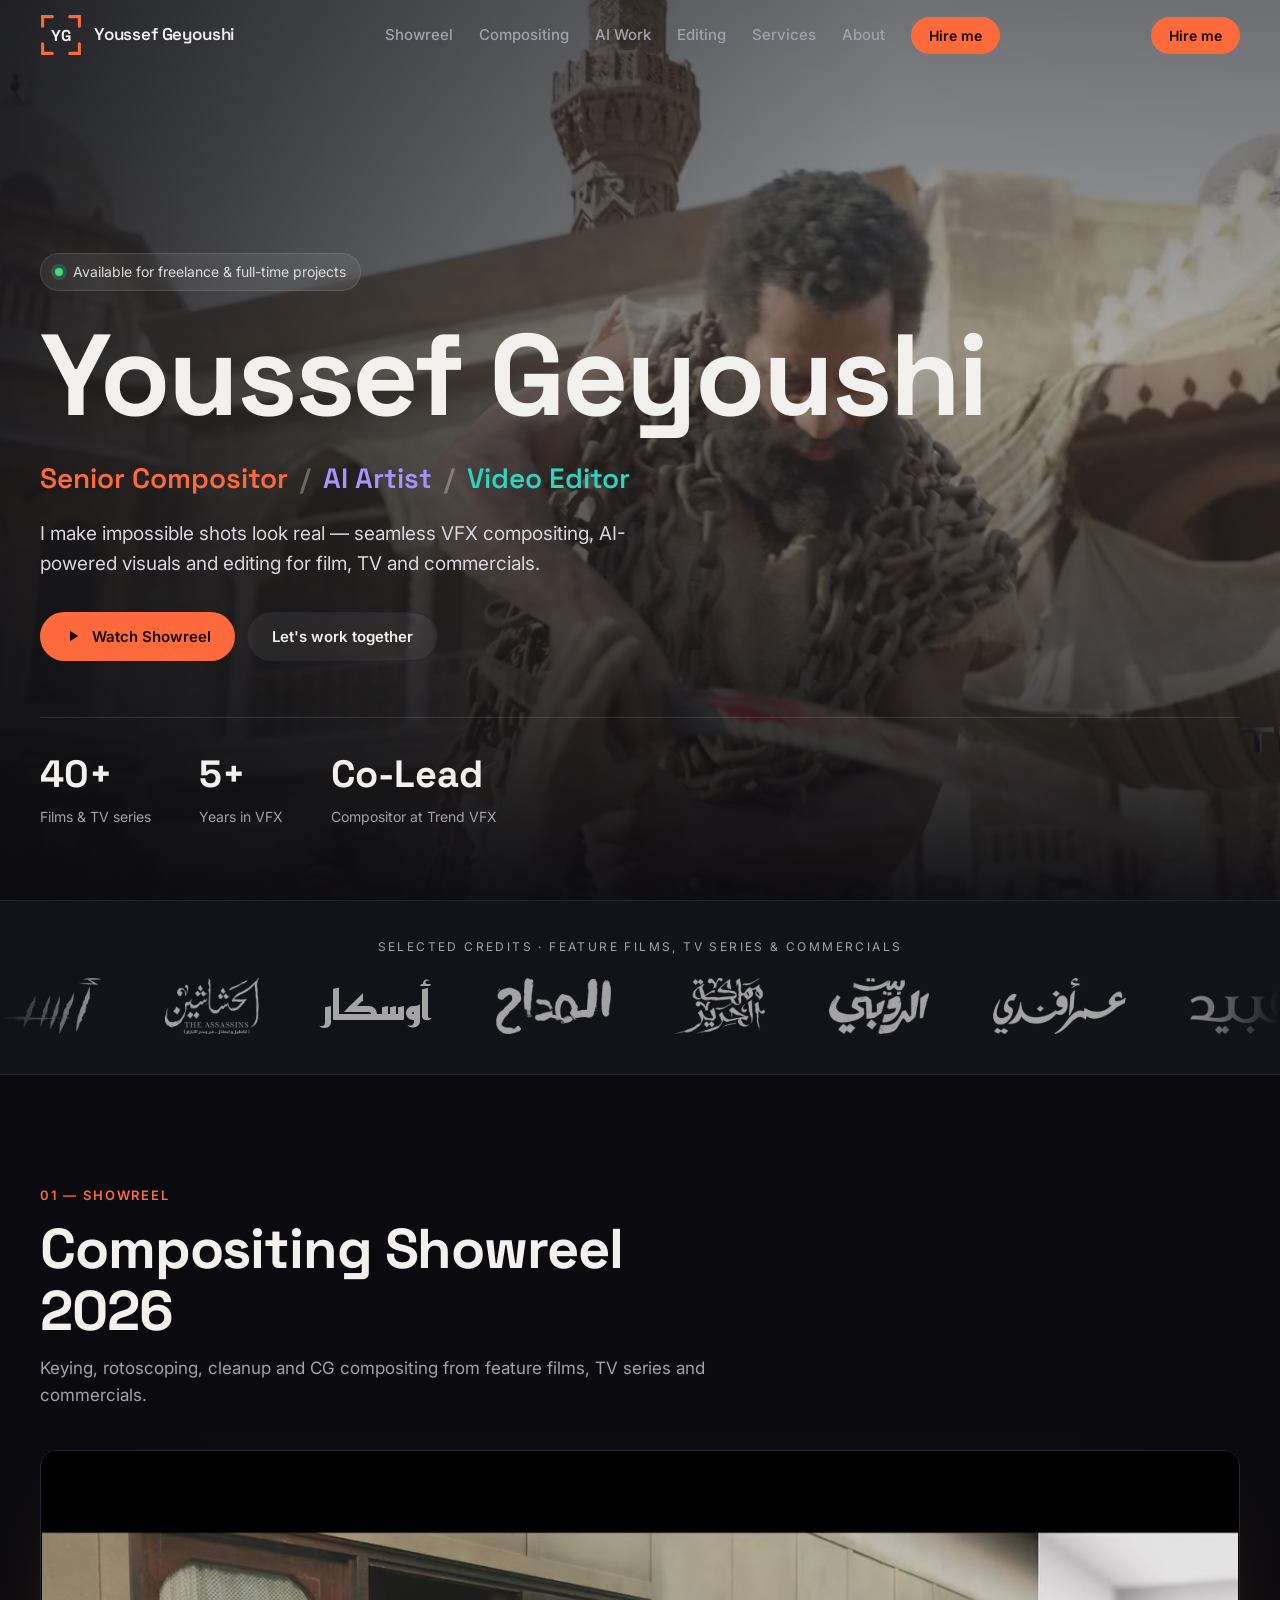
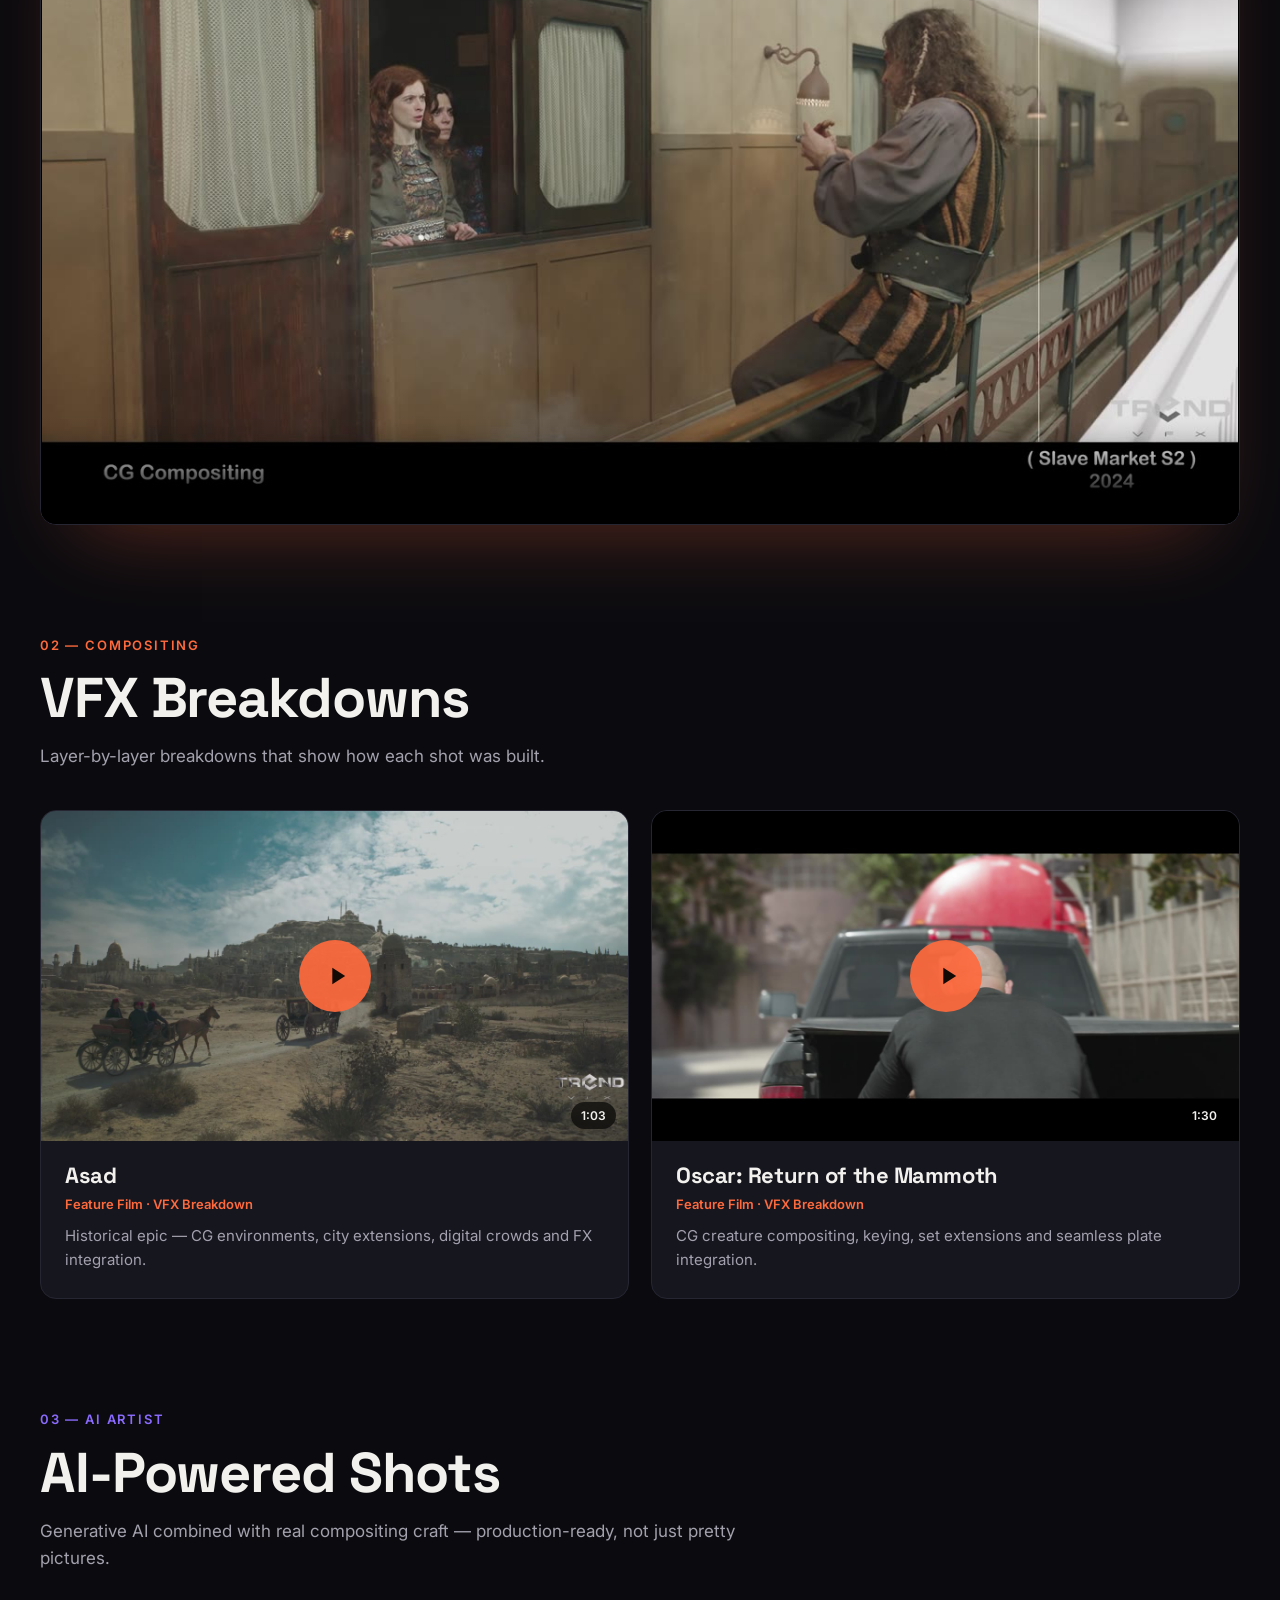
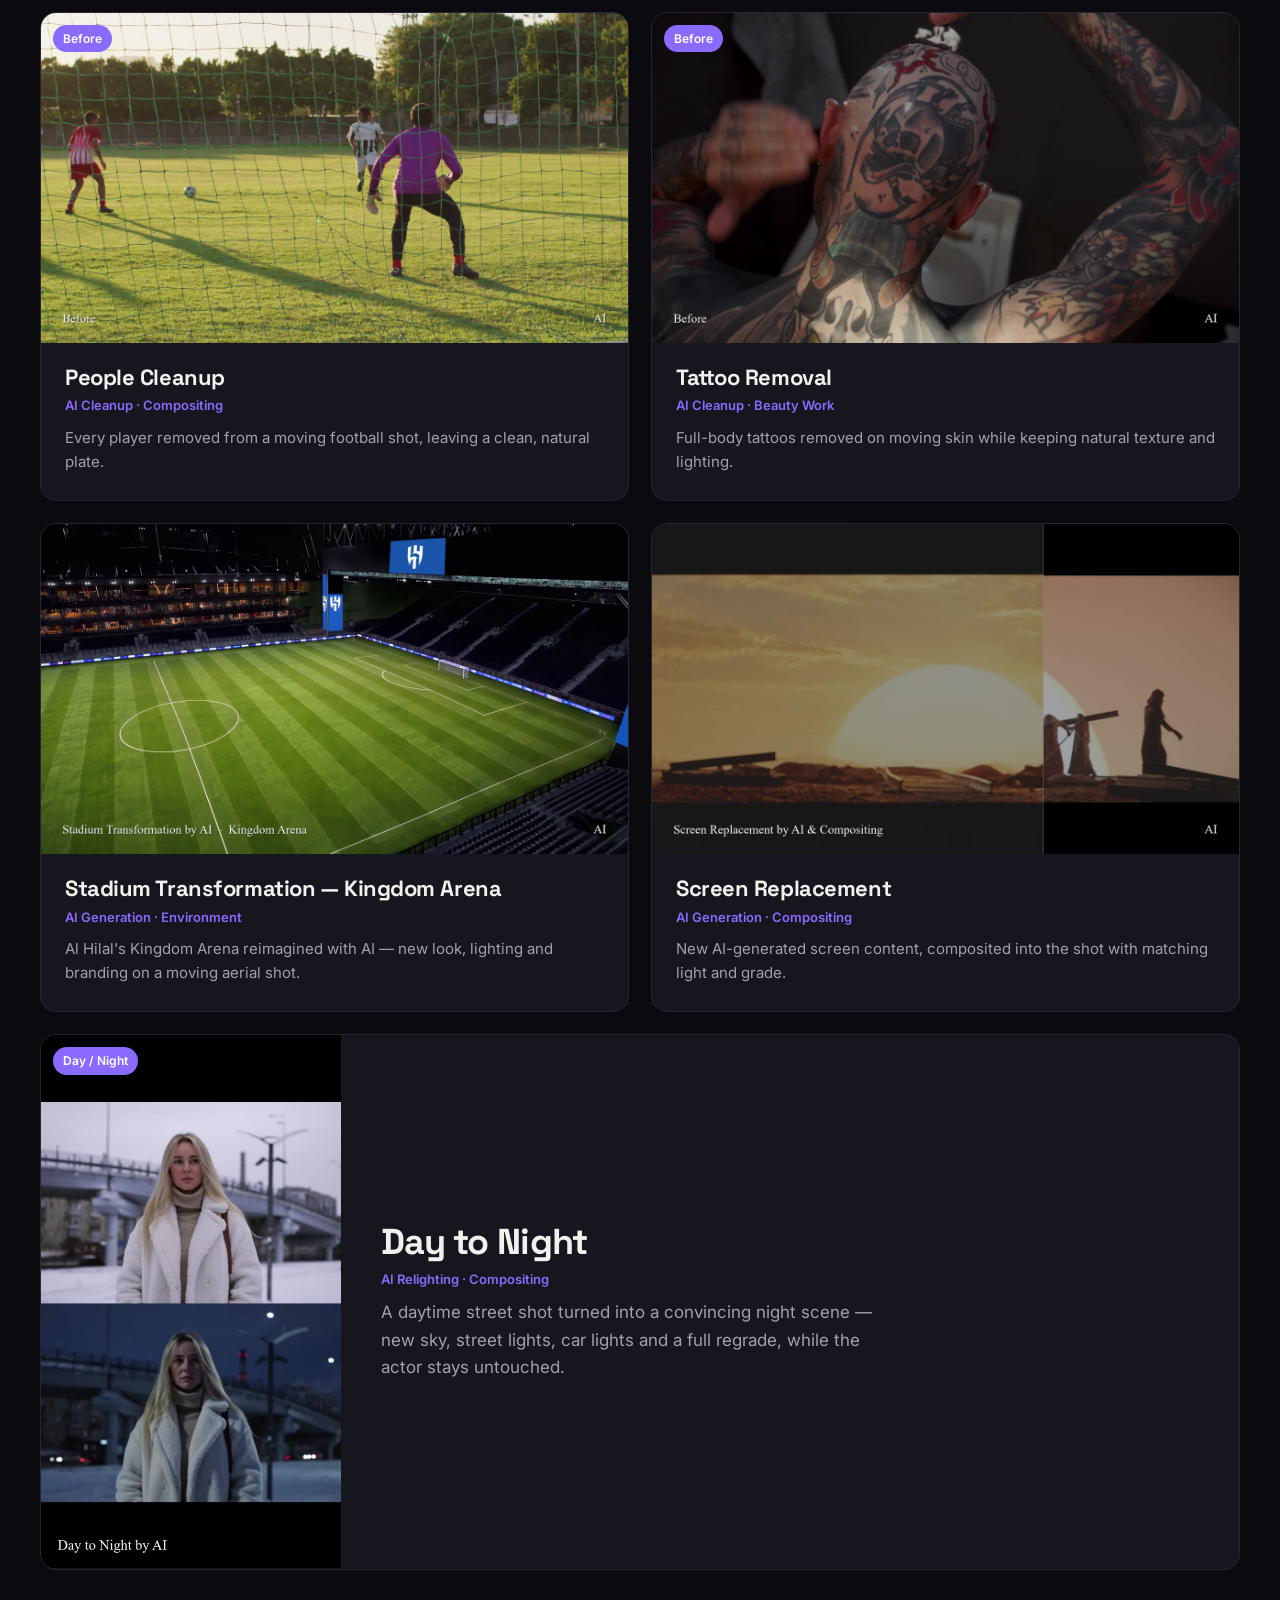
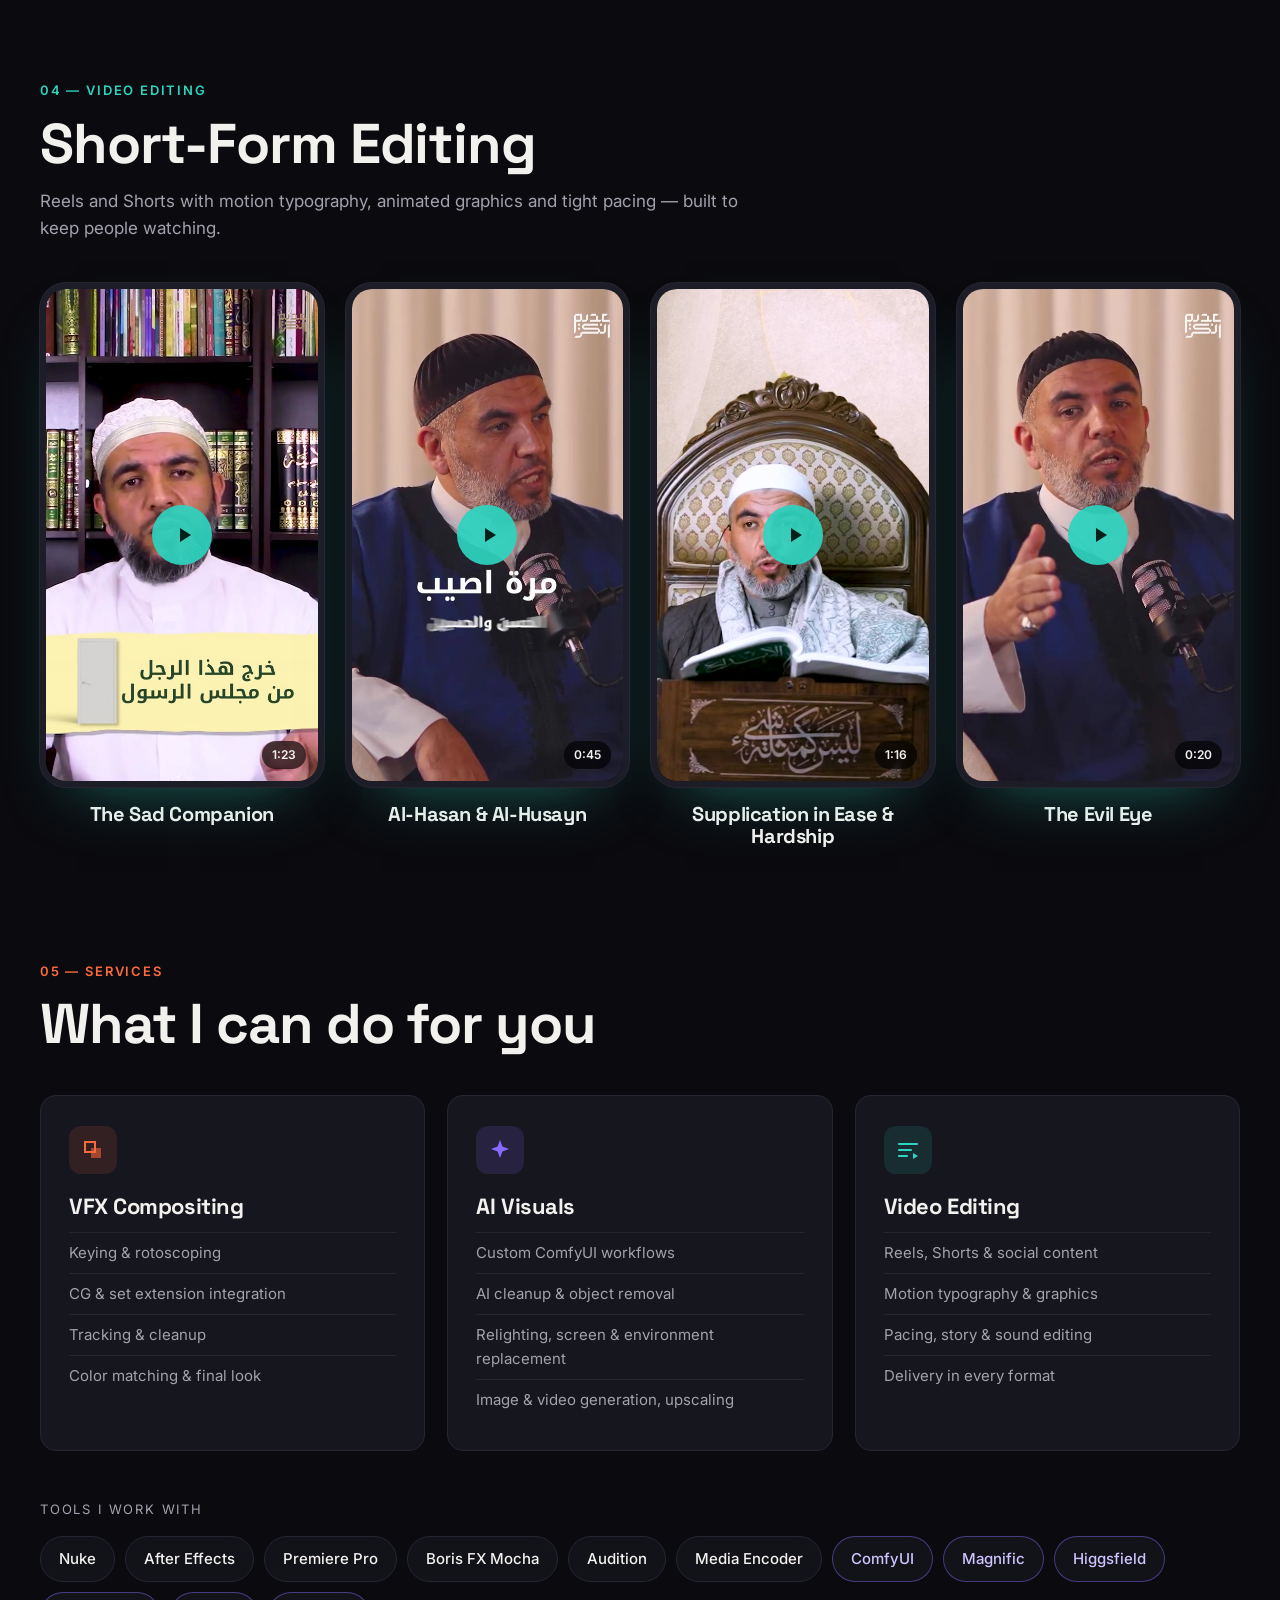
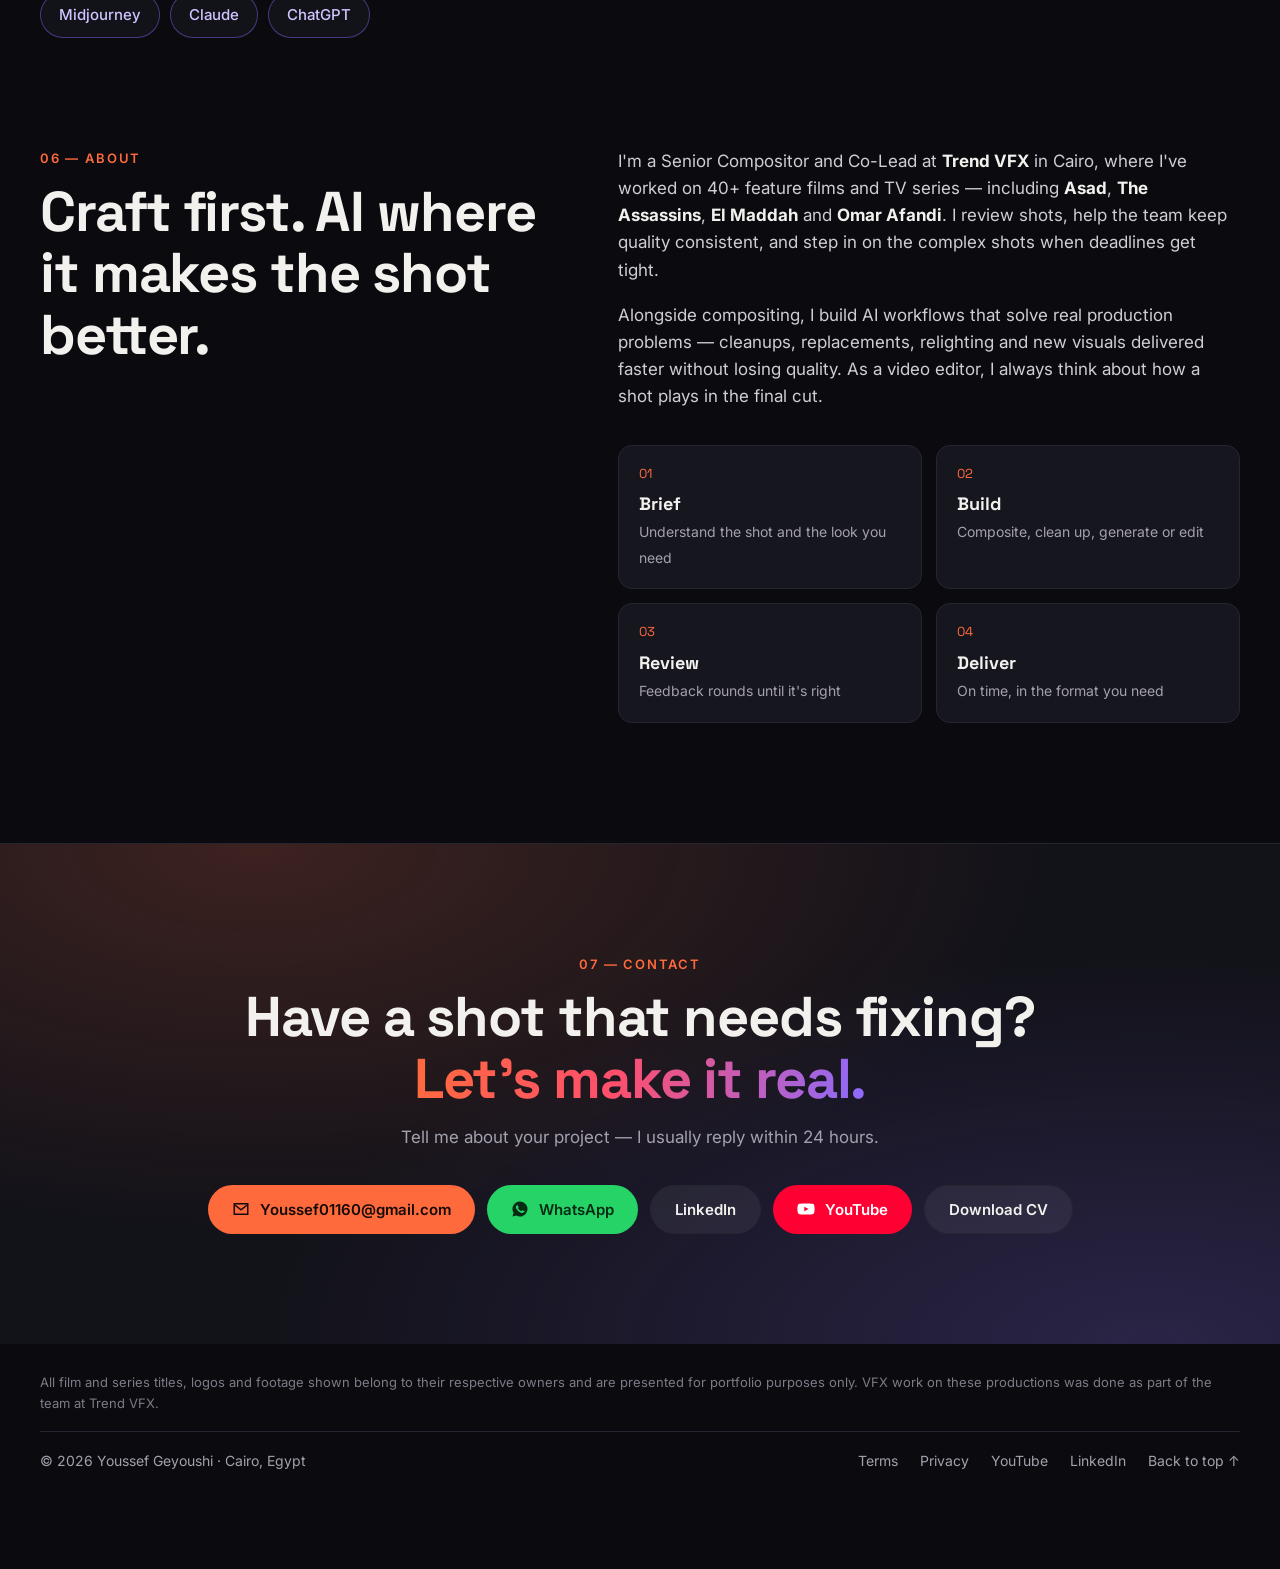
==== index.html @ 9f925b4d "Portfolio website: showreel, VFX breakdowns, AI work, editing, terms and privacy Co-Authored-By: Cla" ====
<!doctype html>
<html lang="en">
<head>
<meta charset="utf-8">
<meta name="viewport" content="width=device-width, initial-scale=1">
<title>Youssef Geyoushi | Senior Compositor, AI Artist &amp; Video Editor</title>
<meta name="description" content="Youssef Geyoushi — Senior Compositor &amp; Co-Lead at Trend VFX, AI Artist and Video Editor based in Cairo. 40+ films and TV series including Asad, The Assassins and El Maddah.">
<meta name="theme-color" content="#0b0b0f">
<meta property="og:title" content="Youssef Geyoushi | Compositor · AI Artist · Video Editor">
<meta property="og:description" content="VFX compositing, AI visuals and video editing for film, TV and commercials. 40+ productions.">
<meta property="og:image" content="media/hero.jpg">
<meta property="og:type" content="website">
<link rel="icon" href="favicon.svg" type="image/svg+xml">
<link rel="preconnect" href="https://fonts.googleapis.com">
<link rel="preconnect" href="https://fonts.gstatic.com" crossorigin>
<link href="https://fonts.googleapis.com/css2?family=Inter:wght@400;500;600&family=Space+Grotesk:wght@500;600;700&family=Reem+Kufi:wght@600;700&display=swap" rel="stylesheet">
<link rel="stylesheet" href="style.css">
<script type="application/ld+json">
{"@context":"https://schema.org","@type":"Person","name":"Youssef Geyoushi Farouk Ahmed","jobTitle":"Senior Compositor","worksFor":{"@type":"Organization","name":"Trend VFX"},"address":{"@type":"PostalAddress","addressLocality":"Cairo","addressCountry":"EG"},"email":"mailto:Youssef01160@gmail.com","sameAs":["https://www.linkedin.com/in/youssef-ahmed-bbb38113a/","https://www.youtube.com/@YoussefGeyoushi8426/videos"]}
</script>
</head>
<body>

<header class="nav" id="top">
  <a class="brand" href="#top" aria-label="Youssef Geyoushi home">
    <svg class="mark" viewBox="0 0 48 48" aria-hidden="true">
      <path d="M3 14V3h11M34 3h11v11M45 34v11H34M14 45H3V34" fill="none" stroke="#ff6a3d" stroke-width="3.5" stroke-linecap="round"/>
      <text x="24" y="31" text-anchor="middle" font-family="Space Grotesk, Arial, sans-serif" font-weight="700" font-size="18" fill="#f3f1ee">YG</text>
    </svg>
    <span class="brand-name">Youssef Geyoushi</span>
  </a>
  <nav class="nav-links" id="nav-links" aria-label="Main">
    <a href="#showreel">Showreel</a>
    <a href="#compositing">Compositing</a>
    <a href="#ai">AI Work</a>
    <a href="#editing">Editing</a>
    <a href="#services">Services</a>
    <a href="#about">About</a>
    <a class="btn btn-small nav-cta-mobile" href="#contact">Hire me</a>
  </nav>
  <div class="nav-right">
    <a class="btn btn-small nav-cta" href="#contact">Hire me</a>
    <button class="menu-btn" aria-label="Open menu" aria-expanded="false" aria-controls="nav-links"><span></span><span></span></button>
  </div>
</header>

<main>
  <!-- HERO -->
  <section class="hero">
    <video class="hero-bg" autoplay muted loop playsinline poster="media/hero.jpg" aria-hidden="true">
      <source src="media/hero.mp4" type="video/mp4">
    </video>
    <div class="hero-shade"></div>
    <div class="hero-inner wrap">
      <p class="eyebrow"><span class="dot"></span> Available for freelance &amp; full-time projects</p>
      <h1>Youssef Geyoushi</h1>
      <p class="roles"><span>Senior Compositor</span><i>/</i><span>AI Artist</span><i>/</i><span>Video Editor</span></p>
      <p class="lead">I make impossible shots look real — seamless VFX compositing, AI-powered visuals and editing for film, TV and commercials.</p>
      <div class="hero-cta">
        <button class="btn" data-play="media/showreel.mp4" data-title="Compositing Showreel 2026">
          <svg viewBox="0 0 24 24" aria-hidden="true"><path d="M8 5v14l11-7z"/></svg> Watch Showreel
        </button>
        <a class="btn btn-ghost" href="#contact">Let's work together</a>
      </div>
      <ul class="stats">
        <li><b>40+</b><span>Films &amp; TV series</span></li>
        <li><b>5+</b><span>Years in VFX</span></li>
        <li><b>Co-Lead</b><span>Compositor at Trend VFX</span></li>
      </ul>
    </div>
  </section>

  <!-- CREDITS -->
  <section class="credits" aria-label="Selected credits">
    <p class="credits-label">Selected credits · Feature films, TV series &amp; commercials</p>
    <div class="marquee">
      <div class="marquee-track">
        <img src="media/logos/asad.png" alt="Asad" height="140">
        <img src="media/logos/assassins.png" alt="The Assassins" height="140">
        <span class="t-ar">أوسكار</span>
        <img src="media/logos/maddah.png" alt="El Maddah" height="140">
        <img src="media/logos/silk-kingdom.png" alt="Silk Kingdom" height="140">
        <img src="media/logos/ruby-house.png" alt="El Ruby House" height="140">
        <img src="media/logos/omar-afandi.png" alt="Omar Afandi" height="140">
        <img src="media/logos/slave-market.png" alt="Slave Market" height="140">
        <img src="media/logos/el-king.png" alt="El King" height="140">
        <img src="media/logos/katiba-101.png" alt="El Katiba 101" height="140">
        <img src="media/logos/indigenous.png" alt="Indigenous" height="140">
        <img src="media/logos/el-atawla.png" alt="El Atawla" height="140">
        <img src="media/logos/ahmed-ahmed.png" alt="Ahmed &amp; Ahmed" height="140">
        <img src="media/logos/shamarikh.png" alt="Shamarikh" height="140">
        <img src="media/logos/awlad-el-raaey.png" alt="Awlad El Raaey" height="140">
        <span class="t-en">Novara</span>
        <span class="t-en">Qomra</span>
        <span class="t-en">Ora</span>
      </div>
    </div>
  </section>

  <!-- SHOWREEL -->
  <section class="section wrap" id="showreel">
    <div class="section-head">
      <p class="kicker">01 — Showreel</p>
      <h2>Compositing Showreel 2026</h2>
      <p class="sub">Keying, rotoscoping, cleanup and CG compositing from feature films, TV series and commercials.</p>
    </div>
    <div class="reel">
      <video controls preload="none" playsinline poster="media/showreel.jpg">
        <source src="media/showreel.mp4" type="video/mp4">
      </video>
    </div>
  </section>

  <!-- COMPOSITING -->
  <section class="section wrap" id="compositing">
    <div class="section-head">
      <p class="kicker">02 — Compositing</p>
      <h2>VFX Breakdowns</h2>
      <p class="sub">Layer-by-layer breakdowns that show how each shot was built.</p>
    </div>
    <div class="grid grid-2">
      <article class="card" data-play="media/asad-breakdown.mp4" data-title="Asad — VFX Breakdown" tabindex="0" role="button" aria-label="Play Asad VFX breakdown">
        <div class="thumb">
          <img src="media/asad-breakdown.jpg" alt="Asad VFX breakdown" loading="lazy">
          <span class="play"><svg viewBox="0 0 24 24"><path d="M8 5v14l11-7z"/></svg></span>
          <span class="len">1:03</span>
        </div>
        <div class="card-body">
          <h3>Asad</h3>
          <p class="tag">Feature Film · VFX Breakdown</p>
          <p>Historical epic — CG environments, city extensions, digital crowds and FX integration.</p>
        </div>
      </article>
      <article class="card" data-play="media/oscar-breakdown.mp4" data-title="Oscar: Return of the Mammoth — VFX Breakdown" tabindex="0" role="button" aria-label="Play Oscar VFX breakdown">
        <div class="thumb">
          <img src="media/oscar-breakdown.jpg" alt="Oscar VFX breakdown" loading="lazy">
          <span class="play"><svg viewBox="0 0 24 24"><path d="M8 5v14l11-7z"/></svg></span>
          <span class="len">1:30</span>
        </div>
        <div class="card-body">
          <h3>Oscar: Return of the Mammoth</h3>
          <p class="tag">Feature Film · VFX Breakdown</p>
          <p>CG creature compositing, keying, set extensions and seamless plate integration.</p>
        </div>
      </article>
    </div>
  </section>

  <!-- AI -->
  <section class="section wrap" id="ai">
    <div class="section-head">
      <p class="kicker kicker-ai">03 — AI Artist</p>
      <h2>AI-Powered Shots</h2>
      <p class="sub">Generative AI combined with real compositing craft — production-ready, not just pretty pictures.</p>
    </div>
    <div class="grid grid-2">
      <article class="card ai" data-play="media/ai-cleanup.mp4" data-title="People Cleanup by AI" tabindex="0" role="button" aria-label="Play People Cleanup by AI">
        <div class="thumb">
          <video muted loop playsinline preload="none" poster="media/ai-cleanup.jpg" data-switch="10"><source src="media/ai-cleanup.mp4" type="video/mp4"></video>
          <span class="badge">Before</span>
        </div>
        <div class="card-body">
          <h3>People Cleanup</h3>
          <p class="tag">AI Cleanup · Compositing</p>
          <p>Every player removed from a moving football shot, leaving a clean, natural plate.</p>
        </div>
      </article>
      <article class="card ai" data-play="media/ai-tattoo.mp4" data-title="Tattoo Removal by AI" tabindex="0" role="button" aria-label="Play Tattoo Removal by AI">
        <div class="thumb">
          <video muted loop playsinline preload="none" poster="media/ai-tattoo.jpg" data-switch="7.54"><source src="media/ai-tattoo.mp4" type="video/mp4"></video>
          <span class="badge">Before</span>
        </div>
        <div class="card-body">
          <h3>Tattoo Removal</h3>
          <p class="tag">AI Cleanup · Beauty Work</p>
          <p>Full-body tattoos removed on moving skin while keeping natural texture and lighting.</p>
        </div>
      </article>
      <article class="card ai" data-play="media/ai-stadium.mp4" data-title="Stadium Transformation by AI — Kingdom Arena" tabindex="0" role="button" aria-label="Play Stadium Transformation by AI">
        <div class="thumb">
          <video muted loop playsinline preload="none" poster="media/ai-stadium.jpg"><source src="media/ai-stadium.mp4" type="video/mp4"></video>
        </div>
        <div class="card-body">
          <h3>Stadium Transformation — Kingdom Arena</h3>
          <p class="tag">AI Generation · Environment</p>
          <p>Al Hilal's Kingdom Arena reimagined with AI — new look, lighting and branding on a moving aerial shot.</p>
        </div>
      </article>
      <article class="card ai" data-play="media/ai-screen.mp4" data-title="Screen Replacement by AI &amp; Compositing" tabindex="0" role="button" aria-label="Play Screen Replacement by AI and Compositing">
        <div class="thumb">
          <video muted loop playsinline preload="none" poster="media/ai-screen.jpg"><source src="media/ai-screen.mp4" type="video/mp4"></video>
        </div>
        <div class="card-body">
          <h3>Screen Replacement</h3>
          <p class="tag">AI Generation · Compositing</p>
          <p>New AI-generated screen content, composited into the shot with matching light and grade.</p>
        </div>
      </article>
      <article class="card ai card-wide" data-play="media/ai-daynight.mp4" data-title="Day to Night by AI" tabindex="0" role="button" aria-label="Play Day to Night by AI">
        <div class="thumb thumb-tall">
          <video muted loop playsinline preload="none" poster="media/ai-daynight.jpg"><source src="media/ai-daynight.mp4" type="video/mp4"></video>
          <span class="badge">Day / Night</span>
        </div>
        <div class="card-body">
          <h3>Day to Night</h3>
          <p class="tag">AI Relighting · Compositing</p>
          <p>A daytime street shot turned into a convincing night scene — new sky, street lights, car lights and a full regrade, while the actor stays untouched.</p>
        </div>
      </article>
    </div>
  </section>

  <!-- EDITING -->
  <section class="section wrap" id="editing">
    <div class="section-head">
      <p class="kicker kicker-edit">04 — Video Editing</p>
      <h2>Short-Form Editing</h2>
      <p class="sub">Reels and Shorts with motion typography, animated graphics and tight pacing — built to keep people watching.</p>
    </div>
    <div class="phones">
      <article class="phone" data-play="media/edit-sahabi.mp4" data-title="The Sad Companion" tabindex="0" role="button" aria-label="Play edit: The Sad Companion story">
        <div class="screen">
          <img src="media/edit-sahabi.jpg" alt="" loading="lazy">
          <span class="play play-edit"><svg viewBox="0 0 24 24"><path d="M8 5v14l11-7z"/></svg></span>
          <span class="len">1:23</span>
        </div>
        <h3>The Sad Companion</h3>
              </article>
      <article class="phone" data-play="media/edit-ein-3.mp4" data-title="Al-Hasan &amp; Al-Husayn" tabindex="0" role="button" aria-label="Play edit: El Ein Short 3">
        <div class="screen">
          <img src="media/edit-ein-3.jpg" alt="" loading="lazy">
          <span class="play play-edit"><svg viewBox="0 0 24 24"><path d="M8 5v14l11-7z"/></svg></span>
          <span class="len">0:45</span>
        </div>
        <h3>Al-Hasan &amp; Al-Husayn</h3>
      </article>
      <article class="phone" data-play="media/edit-dua.mp4" data-title="Supplication in Ease &amp; Hardship" tabindex="0" role="button" aria-label="Play edit: Dua in good and hard times">
        <div class="screen">
          <img src="media/edit-dua.jpg" alt="" loading="lazy">
          <span class="play play-edit"><svg viewBox="0 0 24 24"><path d="M8 5v14l11-7z"/></svg></span>
          <span class="len">1:16</span>
        </div>
        <h3>Supplication in Ease &amp; Hardship</h3>
              </article>
      <article class="phone" data-play="media/edit-ein-1.mp4" data-title="The Evil Eye" tabindex="0" role="button" aria-label="Play edit: El Ein Short 1">
        <div class="screen">
          <img src="media/edit-ein-1.jpg" alt="" loading="lazy">
          <span class="play play-edit"><svg viewBox="0 0 24 24"><path d="M8 5v14l11-7z"/></svg></span>
          <span class="len">0:20</span>
        </div>
        <h3>The Evil Eye</h3>
      </article>
    </div>
  </section>

  <!-- SERVICES -->
  <section class="section wrap" id="services">
    <div class="section-head">
      <p class="kicker">05 — Services</p>
      <h2>What I can do for you</h2>
    </div>
    <div class="grid grid-3">
      <div class="service">
        <div class="icon"><svg viewBox="0 0 24 24"><path d="M4 4h10v10H4z" fill="none" stroke="currentColor" stroke-width="2"/><path d="M10 10h10v10H10z" fill="currentColor" opacity=".55"/></svg></div>
        <h3>VFX Compositing</h3>
        <ul><li>Keying &amp; rotoscoping</li><li>CG &amp; set extension integration</li><li>Tracking &amp; cleanup</li><li>Color matching &amp; final look</li></ul>
      </div>
      <div class="service ai">
        <div class="icon"><svg viewBox="0 0 24 24"><path d="M12 2l2.4 6.6L21 11l-6.6 2.4L12 20l-2.4-6.6L3 11l6.6-2.4z" fill="currentColor"/></svg></div>
        <h3>AI Visuals</h3>
        <ul><li>Custom ComfyUI workflows</li><li>AI cleanup &amp; object removal</li><li>Relighting, screen &amp; environment replacement</li><li>Image &amp; video generation, upscaling</li></ul>
      </div>
      <div class="service edit">
        <div class="icon"><svg viewBox="0 0 24 24"><path d="M3 6h18M3 12h12M3 18h8" stroke="currentColor" stroke-width="2.2" stroke-linecap="round" fill="none"/><path d="M17 15l5 3-5 3z" fill="currentColor"/></svg></div>
        <h3>Video Editing</h3>
        <ul><li>Reels, Shorts &amp; social content</li><li>Motion typography &amp; graphics</li><li>Pacing, story &amp; sound editing</li><li>Delivery in every format</li></ul>
      </div>
    </div>

    <div class="tools">
      <p class="tools-label">Tools I work with</p>
      <ul>
        <li>Nuke</li><li>After Effects</li><li>Premiere Pro</li><li>Boris FX Mocha</li><li>Audition</li><li>Media Encoder</li>
        <li class="ai">ComfyUI</li><li class="ai">Magnific</li><li class="ai">Higgsfield</li><li class="ai">Midjourney</li><li class="ai">Claude</li><li class="ai">ChatGPT</li>
      </ul>
    </div>
  </section>

  <!-- ABOUT -->
  <section class="section wrap" id="about">
    <div class="about">
      <div>
        <p class="kicker">06 — About</p>
        <h2>Craft first. AI where it makes the shot better.</h2>
      </div>
      <div class="about-text">
        <p>I'm a Senior Compositor and Co-Lead at <b>Trend VFX</b> in Cairo, where I've worked on 40+ feature films and TV series — including <b>Asad</b>, <b>The Assassins</b>, <b>El Maddah</b> and <b>Omar Afandi</b>. I review shots, help the team keep quality consistent, and step in on the complex shots when deadlines get tight.</p>
        <p>Alongside compositing, I build AI workflows that solve real production problems — cleanups, replacements, relighting and new visuals delivered faster without losing quality. As a video editor, I always think about how a shot plays in the final cut.</p>
        <ol class="process">
          <li><b>Brief</b><span>Understand the shot and the look you need</span></li>
          <li><b>Build</b><span>Composite, clean up, generate or edit</span></li>
          <li><b>Review</b><span>Feedback rounds until it's right</span></li>
          <li><b>Deliver</b><span>On time, in the format you need</span></li>
        </ol>
      </div>
    </div>
  </section>

  <!-- CONTACT -->
  <section class="contact" id="contact">
    <div class="wrap contact-inner">
      <p class="kicker">07 — Contact</p>
      <h2>Have a shot that needs fixing?<br><span class="grad">Let's make it real.</span></h2>
      <p class="sub">Tell me about your project — I usually reply within 24 hours.</p>
      <div class="contact-links">
        <a class="btn" href="mailto:Youssef01160@gmail.com?subject=Project%20inquiry">
          <svg viewBox="0 0 24 24" aria-hidden="true"><path d="M3 5h18v14H3z" fill="none" stroke="currentColor" stroke-width="2"/><path d="M3 6l9 7 9-7" fill="none" stroke="currentColor" stroke-width="2"/></svg> Youssef01160@gmail.com
        </a>
        <a class="btn btn-wa" href="https://wa.me/201111949241" target="_blank" rel="noopener">
          <svg viewBox="0 0 24 24" aria-hidden="true"><path d="M12 2a10 10 0 0 0-8.6 15.1L2 22l5-1.3A10 10 0 1 0 12 2zm5.3 14.1c-.2.6-1.3 1.2-1.8 1.2-.5.1-1 .1-3.3-.8-2.7-1.1-4.5-3.9-4.6-4.1-.1-.2-1.1-1.5-1.1-2.8s.7-2 1-2.3c.2-.3.5-.3.7-.3h.5c.2 0 .4 0 .6.5l.8 2c.1.2.1.3 0 .5l-.4.6c-.1.2-.3.3-.1.6.2.3.8 1.3 1.7 2.1 1.2 1 2.1 1.3 2.4 1.5.3.1.5.1.6-.1l.9-1c.2-.3.4-.2.6-.1l1.9.9c.3.1.5.2.5.3.1.2.1.7-.1 1.3z"/></svg> WhatsApp
        </a>
        <a class="btn btn-ghost" href="https://www.linkedin.com/in/youssef-ahmed-bbb38113a/" target="_blank" rel="noopener">LinkedIn</a>
        <a class="btn btn-yt" href="https://www.youtube.com/@YoussefGeyoushi8426/videos" target="_blank" rel="noopener"><svg viewBox="0 0 24 24" aria-hidden="true"><path d="M23 7.2a3 3 0 0 0-2.1-2.1C19 4.6 12 4.6 12 4.6s-7 0-8.9.5A3 3 0 0 0 1 7.2 31 31 0 0 0 .5 12a31 31 0 0 0 .5 4.8 3 3 0 0 0 2.1 2.1c1.9.5 8.9.5 8.9.5s7 0 8.9-.5a3 3 0 0 0 2.1-2.1 31 31 0 0 0 .5-4.8 31 31 0 0 0-.5-4.8zM9.7 15.1V8.9l5.8 3.1z"/></svg> YouTube</a>
        <a class="btn btn-ghost" href="Youssef_Geyoushi_CV.pdf" download>Download CV</a>
      </div>
    </div>
  </section>
</main>

<footer class="footer wrap">
  <p class="credits-notice" id="credits-notice">All film and series titles, logos and footage shown belong to their respective owners and are presented for portfolio purposes only. VFX work on these productions was done as part of the team at Trend VFX.</p>
  <span>© <span id="year">2026</span> Youssef Geyoushi · Cairo, Egypt</span>
  <span class="footer-links"><a href="terms.html">Terms</a><a href="privacy.html">Privacy</a><a href="https://www.youtube.com/@YoussefGeyoushi8426/videos" target="_blank" rel="noopener">YouTube</a><a href="https://www.linkedin.com/in/youssef-ahmed-bbb38113a/" target="_blank" rel="noopener">LinkedIn</a><a href="#top">Back to top ↑</a></span>
</footer>

<a class="wa-float" href="https://wa.me/201111949241" target="_blank" rel="noopener" aria-label="Chat on WhatsApp">
  <svg viewBox="0 0 24 24" aria-hidden="true"><path d="M12 2a10 10 0 0 0-8.6 15.1L2 22l5-1.3A10 10 0 1 0 12 2zm5.3 14.1c-.2.6-1.3 1.2-1.8 1.2-.5.1-1 .1-3.3-.8-2.7-1.1-4.5-3.9-4.6-4.1-.1-.2-1.1-1.5-1.1-2.8s.7-2 1-2.3c.2-.3.5-.3.7-.3h.5c.2 0 .4 0 .6.5l.8 2c.1.2.1.3 0 .5l-.4.6c-.1.2-.3.3-.1.6.2.3.8 1.3 1.7 2.1 1.2 1 2.1 1.3 2.4 1.5.3.1.5.1.6-.1l.9-1c.2-.3.4-.2.6-.1l1.9.9c.3.1.5.2.5.3.1.2.1.7-.1 1.3z"/></svg>
</a>

<!-- Video lightbox -->
<div class="lightbox" id="lightbox" role="dialog" aria-modal="true" aria-label="Video player" hidden>
  <button class="lb-close" aria-label="Close video">×</button>
  <div class="lb-inner">
    <video id="lb-video" controls playsinline></video>
    <p class="lb-title" id="lb-title"></p>
  </div>
</div>

<script src="script.js"></script>
</body>
</html>
---- style.css ----
:root {
  --bg: #0b0b0f;
  --bg-2: #121219;
  --card: #16161f;
  --line: #262633;
  --text: #f3f1ee;
  --muted: #a3a1ad;
  --accent: #ff6a3d;      /* compositing — warm cinematic orange */
  --accent-2: #8b6bff;    /* AI — violet */
  --accent-3: #2dd4bf;    /* editing — teal */
  --grad: linear-gradient(100deg, var(--accent) 0%, #ff4f6d 45%, var(--accent-2) 100%);
  --radius: 16px;
  --head: "Space Grotesk", "Inter", system-ui, sans-serif;
  --body: "Inter", system-ui, -apple-system, Segoe UI, Arial, sans-serif;
  --arabic: "Reem Kufi", "Segoe UI", Tahoma, sans-serif;
}

* { box-sizing: border-box; }
html { scroll-behavior: smooth; scroll-padding-top: 80px; }
body { margin: 0; background: var(--bg); color: var(--text); font-family: var(--body); font-size: 16px; line-height: 1.6; -webkit-font-smoothing: antialiased; overflow-x: hidden; }
img, video { display: block; max-width: 100%; }
a { color: inherit; }
h1, h2, h3 { font-family: var(--head); line-height: 1.1; margin: 0; letter-spacing: -0.02em; }
[dir="rtl"] { font-family: var(--arabic); letter-spacing: 0; }
.wrap { width: min(1200px, 100% - 40px); margin-inline: auto; }

/* NAV */
.nav { position: fixed; inset: 0 0 auto; z-index: 50; display: flex; align-items: center; justify-content: space-between; gap: 20px; padding: 14px max(20px, calc((100% - 1200px) / 2)); transition: background .3s, border-color .3s; border-bottom: 1px solid transparent; }
.nav.scrolled, .nav.open { background: rgba(11, 11, 15, .88); backdrop-filter: blur(14px); border-color: var(--line); }
.brand { display: flex; align-items: center; gap: 12px; text-decoration: none; }
.mark { width: 42px; height: 42px; flex: none; }
.brand-name { font-family: var(--head); font-weight: 600; font-size: 17px; letter-spacing: -0.01em; }
.nav-links { display: flex; align-items: center; gap: 26px; }
.nav-links a:not(.btn) { text-decoration: none; color: var(--muted); font-size: 15px; font-weight: 500; transition: color .2s; }
.nav-links a:not(.btn):hover { color: var(--text); }
.nav-right { display: flex; align-items: center; gap: 10px; }
.nav-cta-mobile { display: none; }
.menu-btn { display: none; width: 44px; height: 44px; border-radius: 12px; border: 1px solid var(--line); background: rgba(255,255,255,.05); cursor: pointer; padding: 0; position: relative; }
.menu-btn span { position: absolute; left: 12px; right: 12px; height: 2px; background: var(--text); border-radius: 2px; transition: transform .3s, top .3s; }
.menu-btn span:first-child { top: 17px; }
.menu-btn span:last-child { top: 25px; }
.nav.open .menu-btn span:first-child { top: 21px; transform: rotate(45deg); }
.nav.open .menu-btn span:last-child { top: 21px; transform: rotate(-45deg); }

/* BUTTONS */
.btn { display: inline-flex; align-items: center; gap: 10px; padding: 14px 24px; border-radius: 999px; border: 0; background: var(--accent); color: #140a05; font: 600 15px var(--body); text-decoration: none; cursor: pointer; transition: transform .2s, box-shadow .2s, background .2s; }
.btn:hover { transform: translateY(-2px); box-shadow: 0 10px 30px -8px rgba(255, 106, 61, .6); }
.btn svg { width: 18px; height: 18px; fill: currentColor; }
.btn-ghost { background: rgba(255, 255, 255, .06); color: var(--text); border: 1px solid var(--line); }
.btn-ghost:hover { background: rgba(255, 255, 255, .12); box-shadow: none; }
.btn-wa { background: #25d366; color: #062b14; }
.btn-wa:hover { box-shadow: 0 10px 30px -8px rgba(37, 211, 102, .6); }
.btn-small { padding: 10px 18px; font-size: 14px; }
.btn-yt { background: #ff0033; color: #fff; }
.btn-yt:hover { box-shadow: 0 10px 30px -8px rgba(255, 0, 51, .6); }

/* HERO */
.hero { position: relative; min-height: 100vh; min-height: 100svh; display: flex; align-items: flex-end; padding: 120px 0 70px; overflow: hidden; }
.hero-bg { position: absolute; inset: 0; width: 100%; height: 100%; object-fit: cover; }
.hero-shade { position: absolute; inset: 0; background: linear-gradient(180deg, rgba(11,11,15,.55) 0%, rgba(11,11,15,.35) 40%, rgba(11,11,15,.96) 100%), linear-gradient(90deg, rgba(11,11,15,.8) 0%, rgba(11,11,15,0) 70%); }
.hero-inner { position: relative; }
.eyebrow { display: inline-flex; align-items: center; gap: 10px; margin: 0 0 22px; padding: 7px 14px; border-radius: 999px; background: rgba(255,255,255,.07); border: 1px solid rgba(255,255,255,.12); font-size: 14px; color: #ddd; backdrop-filter: blur(8px); }
.dot { width: 8px; height: 8px; border-radius: 50%; background: #3ddc84; box-shadow: 0 0 0 4px rgba(61,220,132,.2); flex: none; }
.hero h1 { font-size: clamp(44px, 9vw, 120px); font-weight: 700; }
.roles { display: flex; flex-wrap: wrap; align-items: center; gap: 4px 12px; margin: 16px 0 0; font-family: var(--head); font-size: clamp(18px, 2.4vw, 28px); font-weight: 600; }
.roles span:nth-of-type(1) { color: var(--accent); }
.roles span:nth-of-type(2) { color: #a993ff; }
.roles span:nth-of-type(3) { color: var(--accent-3); }
.roles i { font-style: normal; color: rgba(255,255,255,.3); }
.lead { max-width: 620px; margin: 18px 0 32px; font-size: clamp(16px, 1.6vw, 19px); color: #d9d7de; }
.hero-cta { display: flex; flex-wrap: wrap; gap: 12px; }
.stats { display: flex; flex-wrap: wrap; gap: 14px 48px; list-style: none; margin: 56px 0 0; padding: 26px 0 0; border-top: 1px solid rgba(255,255,255,.12); }
.stats b { display: block; font-family: var(--head); font-size: clamp(26px, 3vw, 38px); }
.stats span { color: var(--muted); font-size: 14px; }

/* CREDITS */
.credits { padding: 36px 0 40px; border-block: 1px solid var(--line); background: var(--bg-2); overflow: hidden; }
.credits-label { margin: 0 0 22px; padding: 0 20px; text-align: center; font-size: 12px; letter-spacing: .2em; text-transform: uppercase; color: var(--muted); }
.marquee { mask-image: linear-gradient(90deg, transparent, #000 8%, #000 92%, transparent); -webkit-mask-image: linear-gradient(90deg, transparent, #000 8%, #000 92%, transparent); }
.marquee-track { display: flex; align-items: center; gap: 64px; width: max-content; animation: scroll 60s linear infinite; }
.marquee:hover .marquee-track { animation-play-state: paused; }
.marquee-track img { height: 56px; width: auto; filter: brightness(0) invert(1); opacity: .62; transition: opacity .3s, filter .3s; }
.marquee-track img:hover { filter: none; opacity: 1; }
.marquee-track span { white-space: nowrap; color: #fff; opacity: .62; line-height: 1; }
.t-ar { font-family: var(--arabic); font-size: 40px; font-weight: 700; }
.t-en { font-family: var(--head); font-size: 26px; font-weight: 700; letter-spacing: .18em; text-transform: uppercase; }
@keyframes scroll { to { transform: translateX(-50%); } }

/* SECTIONS */
.section { padding: 110px 0 0; }
.section-head { max-width: 720px; margin-bottom: 40px; }
.kicker { margin: 0 0 12px; font-size: 13px; font-weight: 600; letter-spacing: .14em; text-transform: uppercase; color: var(--accent); }
.kicker-ai { color: var(--accent-2); }
.kicker-edit { color: var(--accent-3); }
.section h2, .contact h2 { font-size: clamp(32px, 5vw, 56px); }
.sub { margin: 14px 0 0; color: var(--muted); font-size: 17px; }

.reel { border-radius: var(--radius); overflow: hidden; border: 1px solid var(--line); background: #000; aspect-ratio: 16 / 9; box-shadow: 0 40px 80px -40px rgba(255,106,61,.35); }
.reel video { width: 100%; height: 100%; }

.grid { display: grid; gap: 22px; }
.grid-2 { grid-template-columns: repeat(2, 1fr); }
.grid-3 { grid-template-columns: repeat(3, 1fr); }

/* CARDS */
.card { background: var(--card); border: 1px solid var(--line); border-radius: var(--radius); overflow: hidden; cursor: pointer; transition: transform .35s, border-color .35s, box-shadow .35s; }
.card:hover, .card:focus-visible { transform: translateY(-6px); border-color: rgba(255,106,61,.55); box-shadow: 0 30px 60px -30px rgba(255,106,61,.45); outline: none; }
.card.ai:hover, .card.ai:focus-visible { border-color: rgba(139,107,255,.6); box-shadow: 0 30px 60px -30px rgba(139,107,255,.5); }
.thumb { position: relative; aspect-ratio: 16 / 9; background: #000; overflow: hidden; }
.thumb img, .thumb video { width: 100%; height: 100%; object-fit: cover; transition: transform .6s; }
.card:hover .thumb img { transform: scale(1.05); }
.play { position: absolute; inset: 0; margin: auto; width: 72px; height: 72px; border-radius: 50%; display: grid; place-items: center; background: rgba(255,106,61,.92); transition: transform .3s; }
.play svg { width: 28px; height: 28px; fill: #140a05; margin-left: 4px; }
.card:hover .play, .phone:hover .play { transform: scale(1.12); }
.len, .badge { position: absolute; padding: 4px 10px; border-radius: 999px; font-size: 12px; font-weight: 600; background: rgba(0,0,0,.65); backdrop-filter: blur(6px); }
.len { right: 12px; bottom: 12px; }
.badge { left: 12px; top: 12px; background: var(--accent-2); color: #fff; transition: background .3s; }
.badge.after { background: #3ddc84; color: #062b14; }
.card-body { padding: 22px 24px 26px; }
.card-body h3 { font-size: 22px; }
.tag { margin: 6px 0 10px; font-size: 13px; font-weight: 600; color: var(--accent); }
.card.ai .tag { color: var(--accent-2); }
.card-body p:not(.tag) { margin: 0; color: var(--muted); font-size: 15px; }
.stat-line { margin-top: 14px !important; color: var(--text) !important; }

.card-wide { grid-column: 1 / -1; display: grid; grid-template-columns: minmax(220px, 300px) 1fr; align-items: center; }
.thumb-tall { aspect-ratio: 9 / 16; }
.card-wide .card-body { padding: 32px 40px; }
.card-wide h3 { font-size: clamp(26px, 3vw, 36px); }
.card-wide .card-body p:not(.tag) { font-size: 17px; max-width: 520px; }

/* EDITING — phone frames */
.phones { display: grid; grid-template-columns: repeat(4, 1fr); gap: 22px; }
.phone { cursor: pointer; outline: none; }
.screen { position: relative; aspect-ratio: 9 / 16; border-radius: 26px; overflow: hidden; background: #000; border: 6px solid #1d1d27; box-shadow: 0 0 0 1px var(--line), 0 30px 60px -35px rgba(45,212,191,.5); transition: transform .35s, box-shadow .35s; }
.screen img { width: 100%; height: 100%; object-fit: cover; }
.phone:hover .screen, .phone:focus-visible .screen { transform: translateY(-6px); box-shadow: 0 0 0 1px rgba(45,212,191,.6), 0 30px 60px -30px rgba(45,212,191,.6); }
.play-edit { background: rgba(45,212,191,.92); width: 60px; height: 60px; }
.play-edit svg { fill: #04201c; width: 24px; height: 24px; }
.phone h3 { margin: 16px 0 4px; font-size: 20px; text-align: center; }
.tag-edit { margin: 0; color: var(--accent-3); text-align: center; font-size: 12.5px; }

/* SERVICES */
.service { padding: 30px 28px; border-radius: var(--radius); background: var(--card); border: 1px solid var(--line); }
.icon { width: 48px; height: 48px; border-radius: 12px; display: grid; place-items: center; margin-bottom: 20px; color: var(--accent); background: rgba(255,106,61,.12); }
.service.ai .icon { color: var(--accent-2); background: rgba(139,107,255,.14); }
.service.edit .icon { color: var(--accent-3); background: rgba(45,212,191,.12); }
.icon svg { width: 24px; height: 24px; }
.service h3 { font-size: 22px; margin-bottom: 14px; }
.service ul { margin: 0; padding: 0; list-style: none; color: var(--muted); }
.service li { padding: 8px 0; border-top: 1px solid var(--line); font-size: 15px; }

.tools { margin-top: 48px; }
.tools-label { margin: 0 0 16px; font-size: 13px; letter-spacing: .14em; text-transform: uppercase; color: var(--muted); }
.tools ul { display: flex; flex-wrap: wrap; gap: 10px; margin: 0; padding: 0; list-style: none; }
.tools li { padding: 10px 18px; border-radius: 999px; border: 1px solid var(--line); background: var(--bg-2); font-size: 15px; font-weight: 500; }
.tools li.ai { border-color: rgba(139,107,255,.45); color: #cfc4ff; }

/* ABOUT */
.about { display: grid; grid-template-columns: 1fr 1.2fr; gap: 60px; align-items: start; }
.about-text p { margin: 0 0 18px; color: #cfcdd6; font-size: 17px; }
.about-text b { color: var(--text); }
.process { list-style: none; counter-reset: step; margin: 34px 0 0; padding: 0; display: grid; grid-template-columns: repeat(2, 1fr); gap: 14px; }
.process li { counter-increment: step; padding: 18px 20px; border-radius: 14px; background: var(--card); border: 1px solid var(--line); }
.process li::before { content: "0" counter(step); display: block; font-family: var(--head); font-size: 13px; color: var(--accent); margin-bottom: 6px; }
.process b { display: block; font-family: var(--head); font-size: 18px; }
.process span { color: var(--muted); font-size: 14px; }

/* CONTACT */
.contact { margin-top: 120px; padding: 110px 0; background: radial-gradient(ellipse at 20% 0%, rgba(255,106,61,.18), transparent 55%), radial-gradient(ellipse at 90% 100%, rgba(139,107,255,.2), transparent 55%), var(--bg-2); border-top: 1px solid var(--line); }
.contact-inner { text-align: center; }
.grad { background: var(--grad); -webkit-background-clip: text; background-clip: text; color: transparent; }
.contact-links { display: flex; flex-wrap: wrap; justify-content: center; gap: 12px; margin-top: 34px; }

.footer { display: flex; justify-content: space-between; gap: 12px; flex-wrap: wrap; padding: 28px 0 96px; color: var(--muted); font-size: 14px; }
.footer a { text-decoration: none; }
.footer-links { display: flex; gap: 22px; flex-wrap: wrap; }
.footer a:hover { color: var(--text); }

.credits-notice { flex-basis: 100%; margin: 0 0 6px; padding-bottom: 18px; border-bottom: 1px solid var(--line); font-size: 13px; color: #7d7b87; }

/* LEGAL PAGES */
.legal-page .nav { position: sticky; top: 0; }
.legal { max-width: 760px; padding: 56px 0 90px; }
.legal h1 { font-size: clamp(36px, 6vw, 56px); }
.updated { margin: 12px 0 28px; color: var(--muted); font-size: 14px; }
.toc { display: flex; flex-wrap: wrap; gap: 8px; margin: 0 0 34px; }
.toc a { padding: 6px 12px; border-radius: 999px; border: 1px solid var(--line); background: var(--bg-2); font-size: 13px; text-decoration: none; color: var(--muted); }
.toc a:hover { color: var(--text); border-color: rgba(255,106,61,.5); }
.legal h2 { margin: 40px 0 12px; font-size: 22px; scroll-margin-top: 90px; }
.legal p, .legal li { color: #cfcdd6; font-size: 16px; }
.legal ul { padding-left: 20px; }
.legal li { margin-bottom: 8px; }
.legal a { color: var(--accent); }
.legal-links { margin-top: 48px; padding-top: 20px; border-top: 1px solid var(--line); }

/* Floating WhatsApp */
.wa-float { position: fixed; right: 20px; bottom: 20px; z-index: 40; width: 56px; height: 56px; border-radius: 50%; display: grid; place-items: center; background: #25d366; box-shadow: 0 12px 30px -8px rgba(37,211,102,.7); transition: transform .25s, opacity .3s; opacity: 0; pointer-events: none; }
.wa-float.show { opacity: 1; pointer-events: auto; }
.wa-float:hover { transform: scale(1.08); }
.wa-float svg { width: 30px; height: 30px; fill: #fff; }

/* LIGHTBOX */
.lightbox { position: fixed; inset: 0; z-index: 100; display: grid; place-items: center; padding: 20px; background: rgba(5,5,8,.94); backdrop-filter: blur(8px); }
.lightbox[hidden] { display: none; }
.lb-inner { width: min(1280px, 100%); display: flex; flex-direction: column; align-items: center; }
.lb-inner video { width: auto; max-width: 100%; max-height: 82vh; border-radius: 12px; background: #000; }
.lb-title { margin: 14px 0 0; font-family: var(--head); font-size: 18px; color: var(--muted); text-align: center; }
.lb-close { position: absolute; top: 14px; right: 18px; width: 48px; height: 48px; border-radius: 50%; border: 1px solid var(--line); background: rgba(255,255,255,.06); color: #fff; font-size: 28px; line-height: 1; cursor: pointer; z-index: 1; }
.lb-close:hover { background: rgba(255,255,255,.14); }

/* REVEAL */
.reveal { opacity: 0; transform: translateY(26px); transition: opacity .8s ease, transform .8s ease; }
.reveal.in { opacity: 1; transform: none; }

/* TABLET */
@media (max-width: 1000px) {
  .menu-btn { display: block; }
  .nav-cta { display: none; }
  .nav-links { position: fixed; inset: 71px 0 auto; flex-direction: column; align-items: stretch; gap: 0; padding: 8px 20px 24px; background: rgba(11,11,15,.97); border-bottom: 1px solid var(--line); transform: translateY(-12px); opacity: 0; pointer-events: none; transition: opacity .25s, transform .25s; }
  .nav.open .nav-links { opacity: 1; transform: none; pointer-events: auto; }
  .nav-links a:not(.btn) { padding: 14px 4px; font-size: 18px; color: var(--text); border-bottom: 1px solid var(--line); }
  .nav-cta-mobile { display: inline-flex; justify-content: center; margin-top: 18px; padding: 14px; font-size: 16px; }
  .grid-3 { grid-template-columns: 1fr; }
  .about { grid-template-columns: 1fr; gap: 24px; }
  .phones { grid-template-columns: repeat(4, minmax(200px, 1fr)); overflow-x: auto; scroll-snap-type: x mandatory; padding-bottom: 12px; margin-inline: -20px; padding-inline: 20px; scrollbar-width: none; }
  .phones::-webkit-scrollbar { display: none; }
  .phone { scroll-snap-align: start; }
}

/* PHONE */
@media (max-width: 680px) {
  .brand-name { display: none; }
  .hero { padding-bottom: 48px; }
  .eyebrow { font-size: 13px; }
  .roles { font-size: 19px; }
  .roles i { display: none; }
  .roles span { padding: 4px 12px; border-radius: 999px; background: rgba(255,255,255,.07); font-size: 15px; }
  .hero-cta .btn { flex: 1 1 100%; justify-content: center; }
  .stats { margin-top: 36px; gap: 16px; display: grid; grid-template-columns: repeat(3, 1fr); }
  .stats b { font-size: 24px; }
  .stats span { font-size: 12px; line-height: 1.3; display: block; }
  .marquee-track { gap: 40px; animation-duration: 45s; }
  .marquee-track img { height: 40px; }
  .t-ar { font-size: 30px; }
  .t-en { font-size: 20px; }
  .grid-2 { grid-template-columns: 1fr; }
  .card-wide { grid-template-columns: 1fr; }
  .thumb-tall { aspect-ratio: 4 / 5; }
  .card-wide .card-body { padding: 22px 24px 26px; }
  .card-wide .card-body p:not(.tag) { font-size: 15px; }
  .phones { grid-template-columns: repeat(4, 72%); }
  .process { grid-template-columns: 1fr; }
  .section { padding-top: 80px; }
  .section-head { margin-bottom: 28px; }
  .sub { font-size: 16px; }
  .contact { margin-top: 90px; padding: 80px 0; }
  .contact-links .btn { width: 100%; justify-content: center; }
  .play { width: 60px; height: 60px; }
  .wa-float { right: 16px; bottom: 16px; width: 52px; height: 52px; }
}

@media (prefers-reduced-motion: reduce) {
  html { scroll-behavior: auto; }
  .marquee-track { animation: none; }
  .reveal { opacity: 1; transform: none; transition: none; }
}
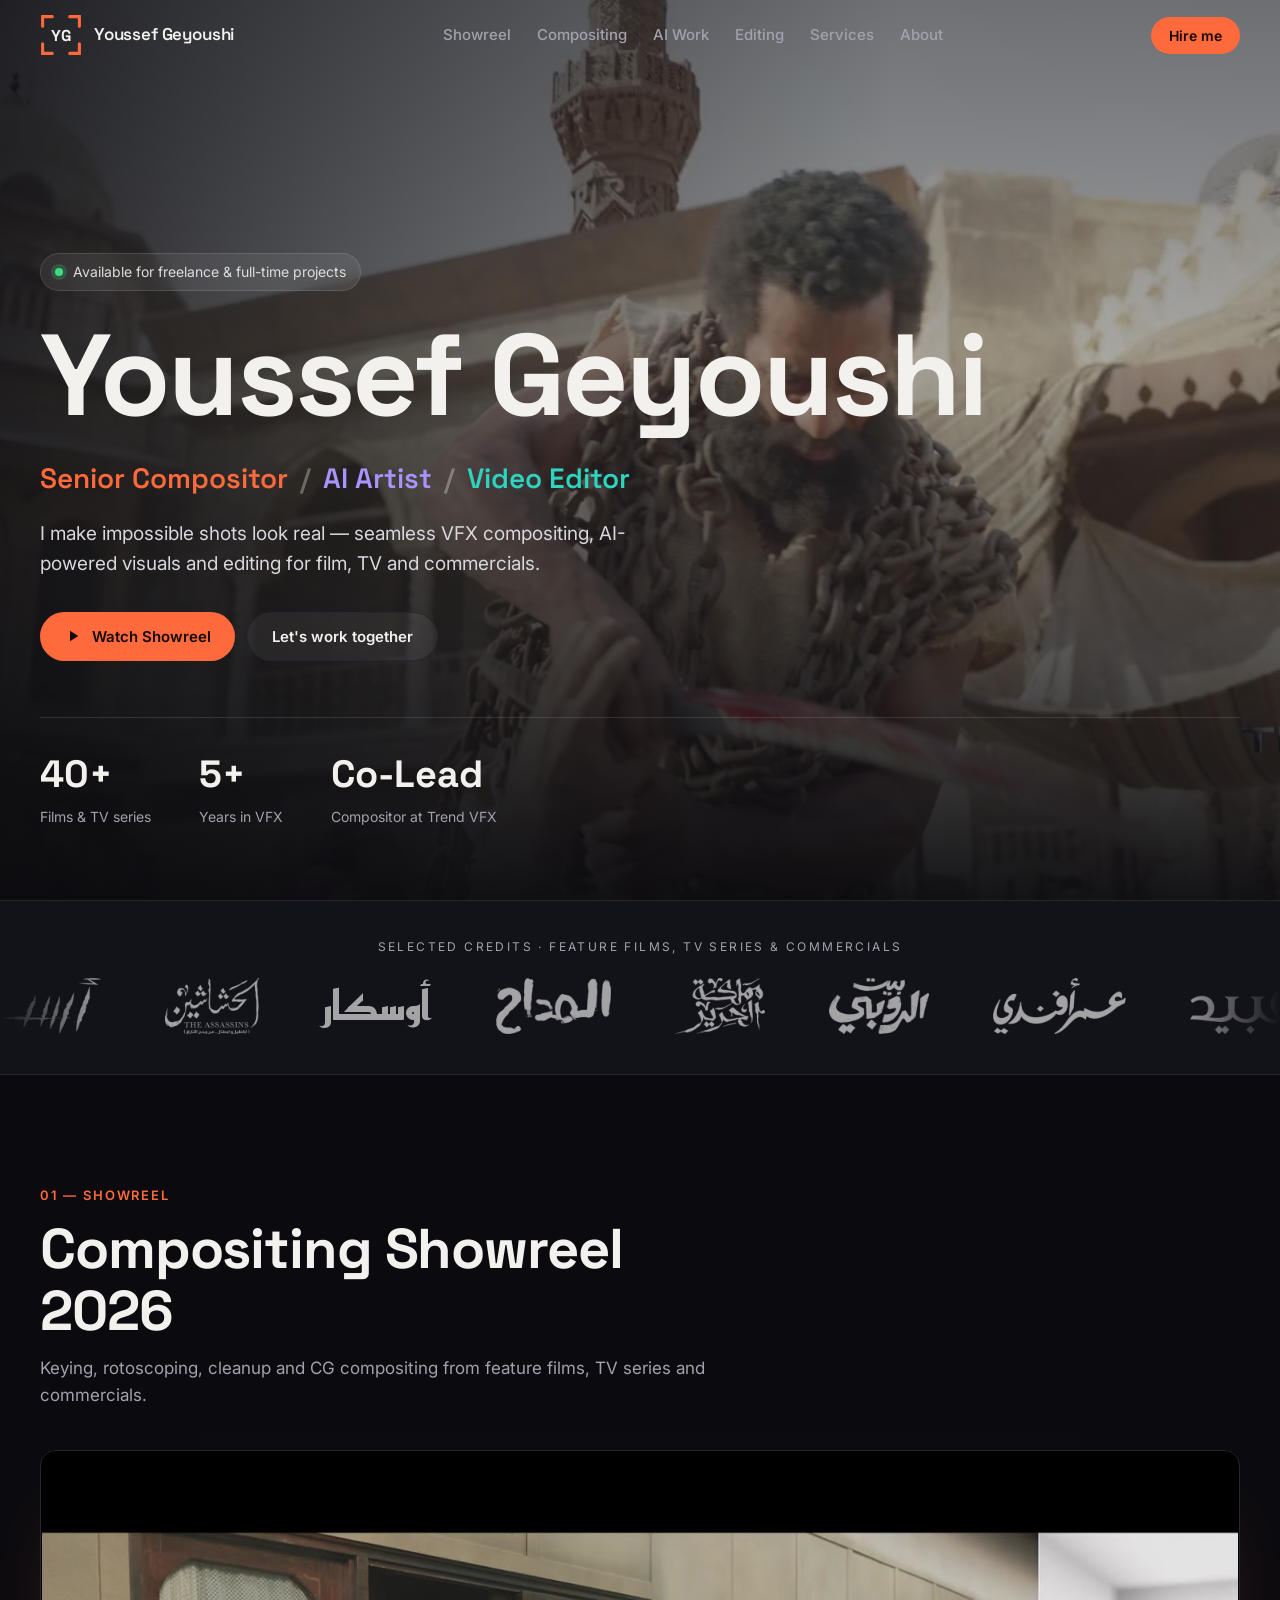
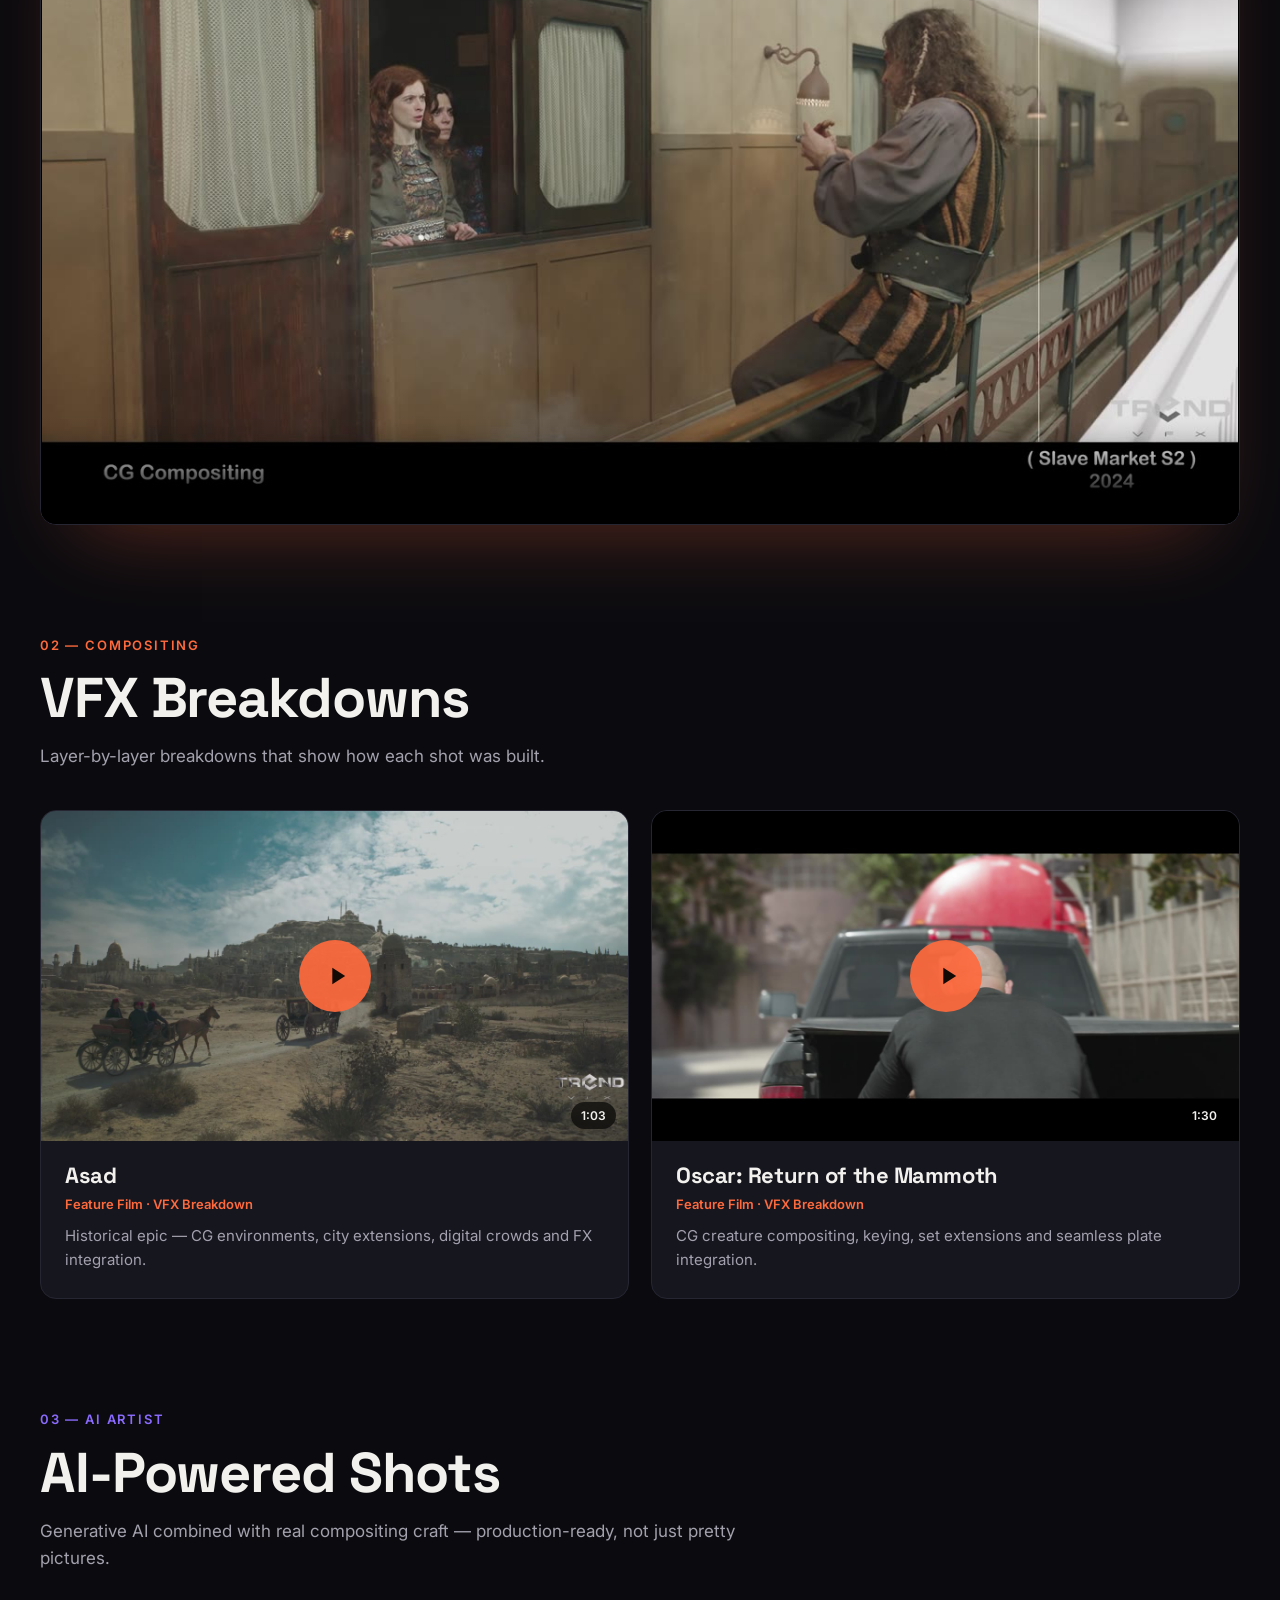
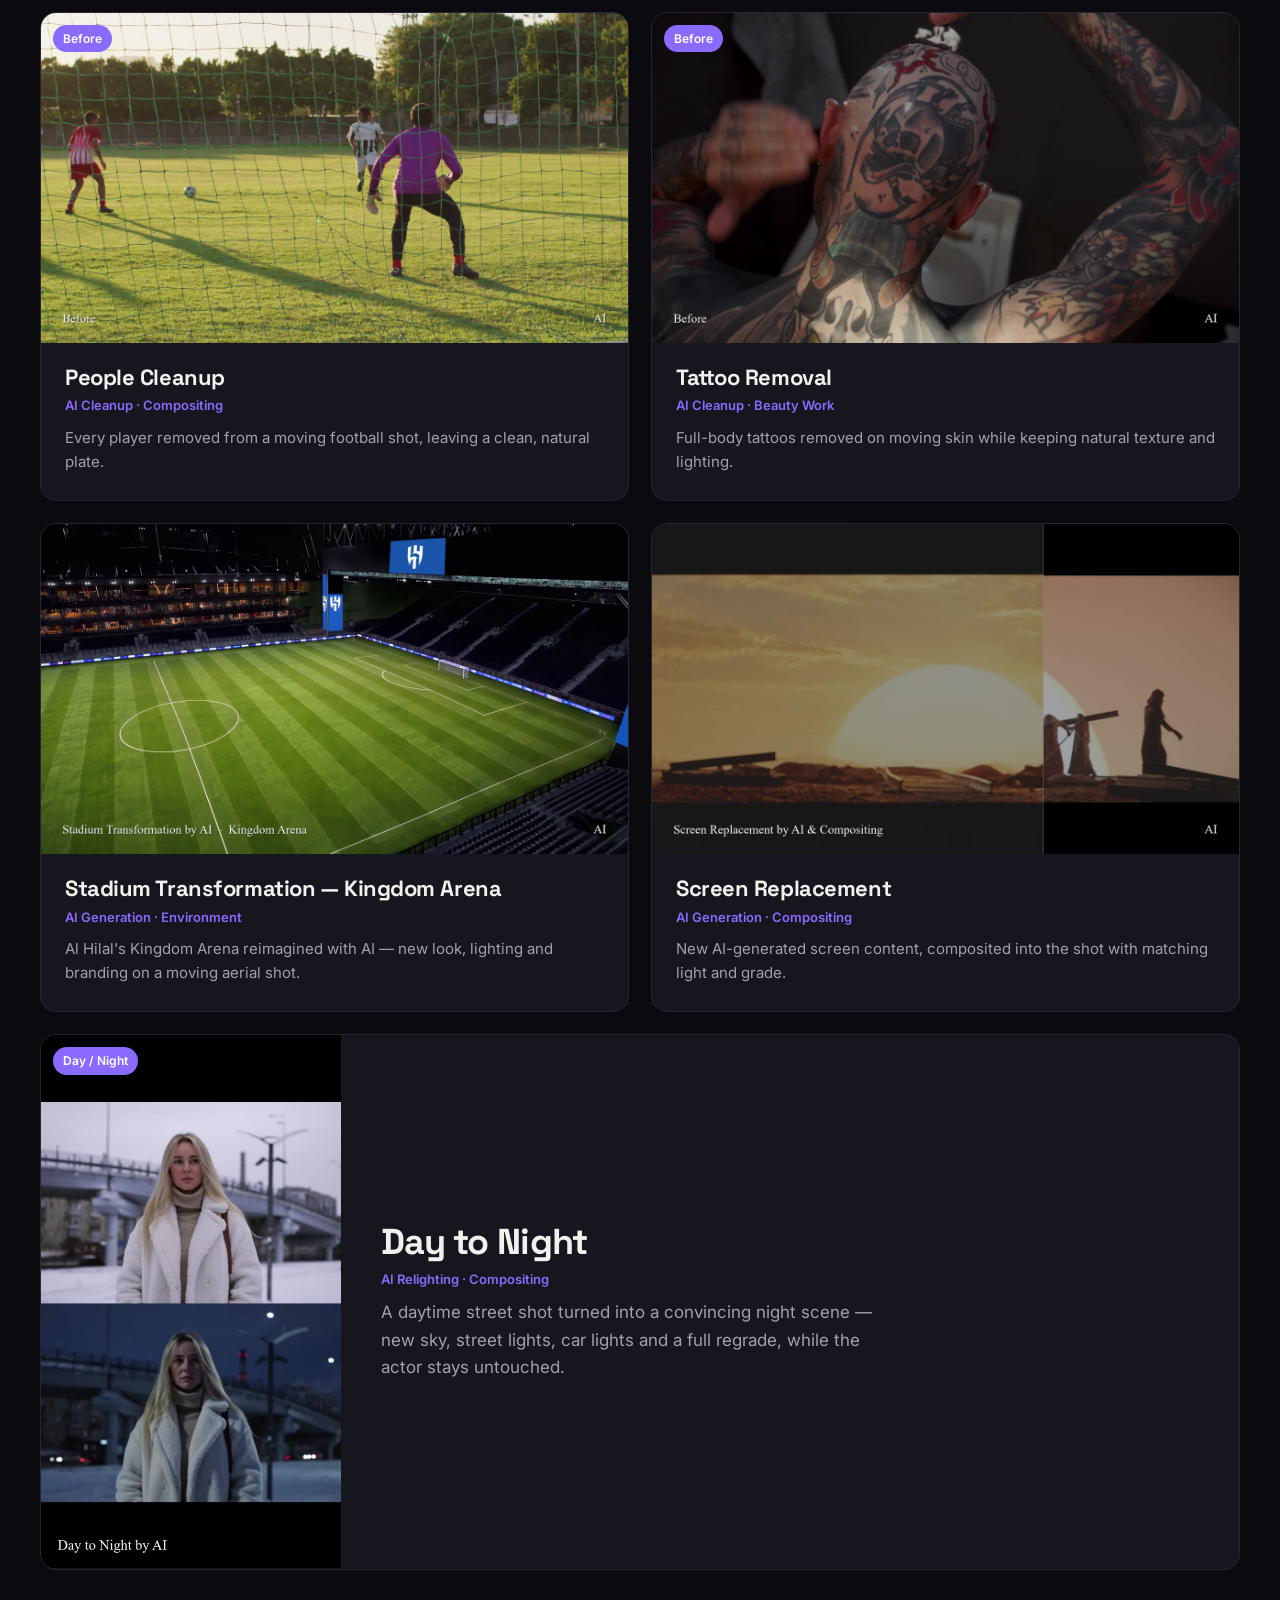
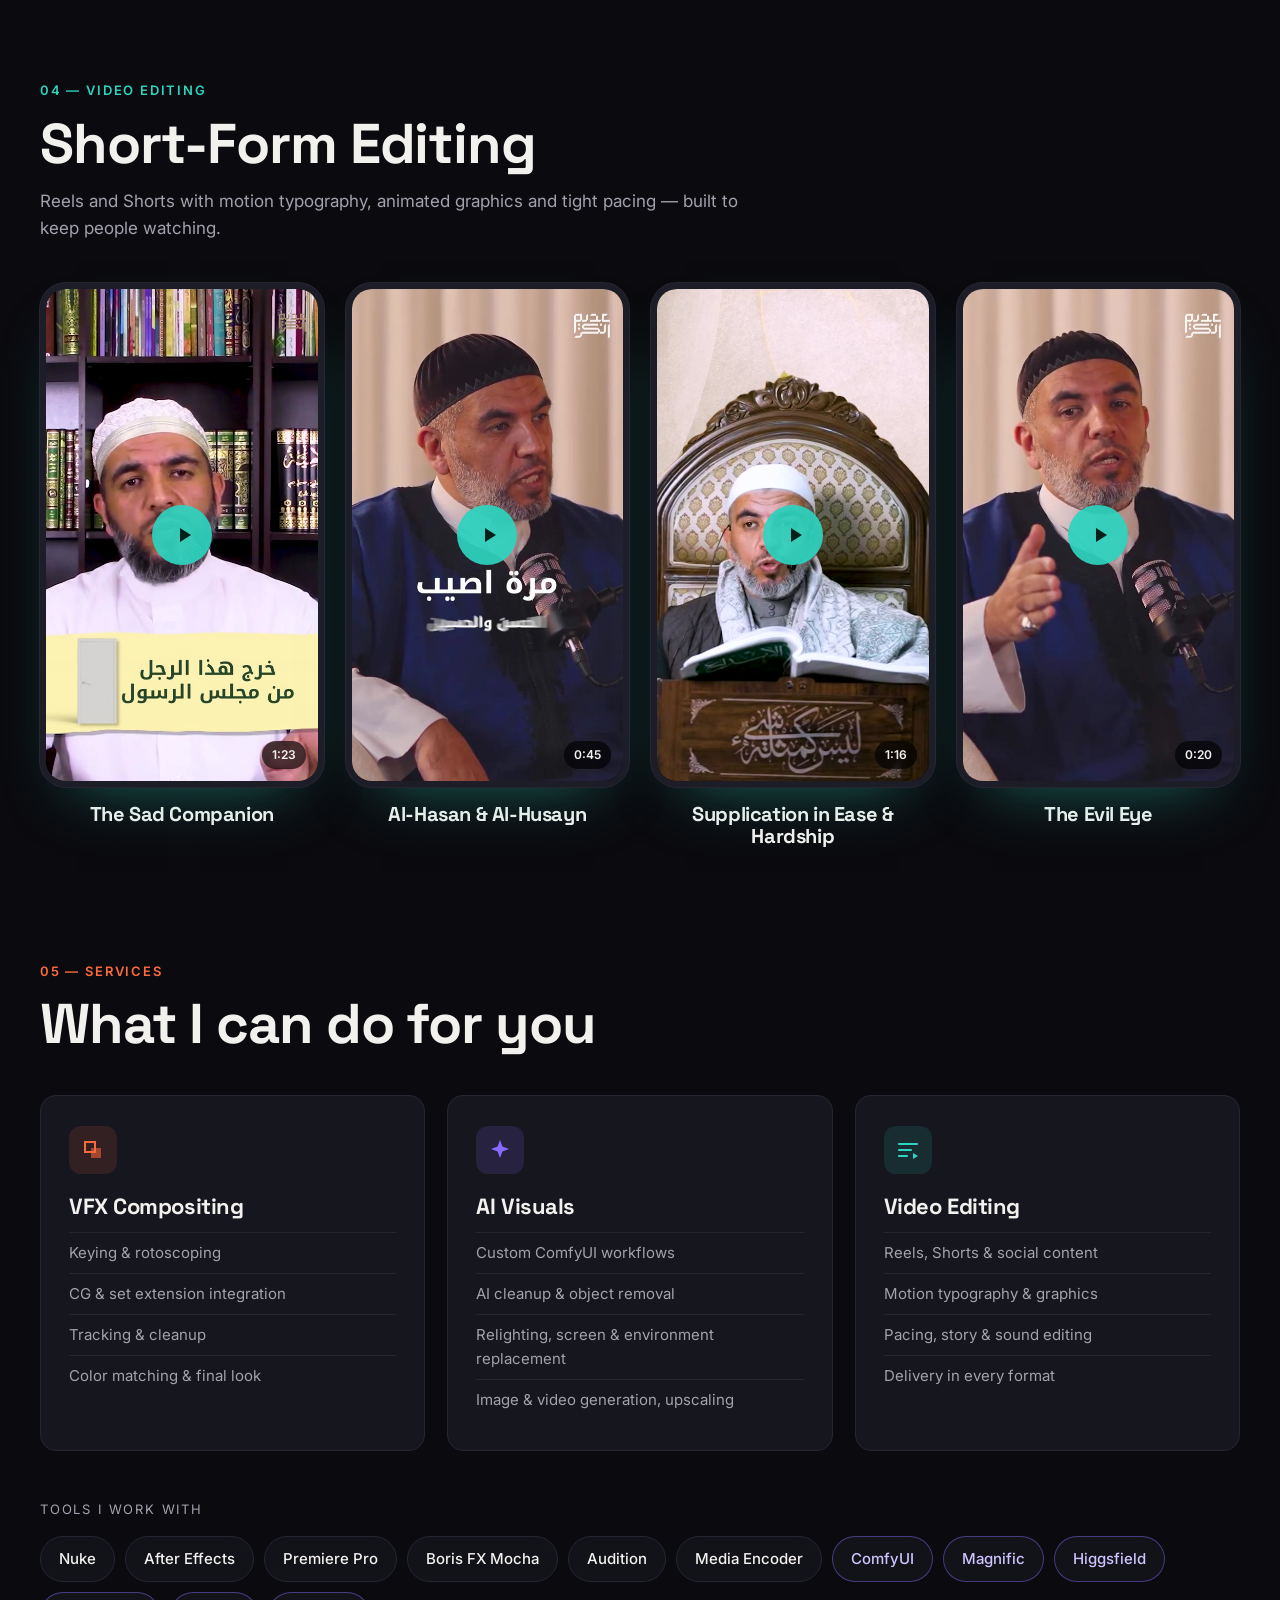
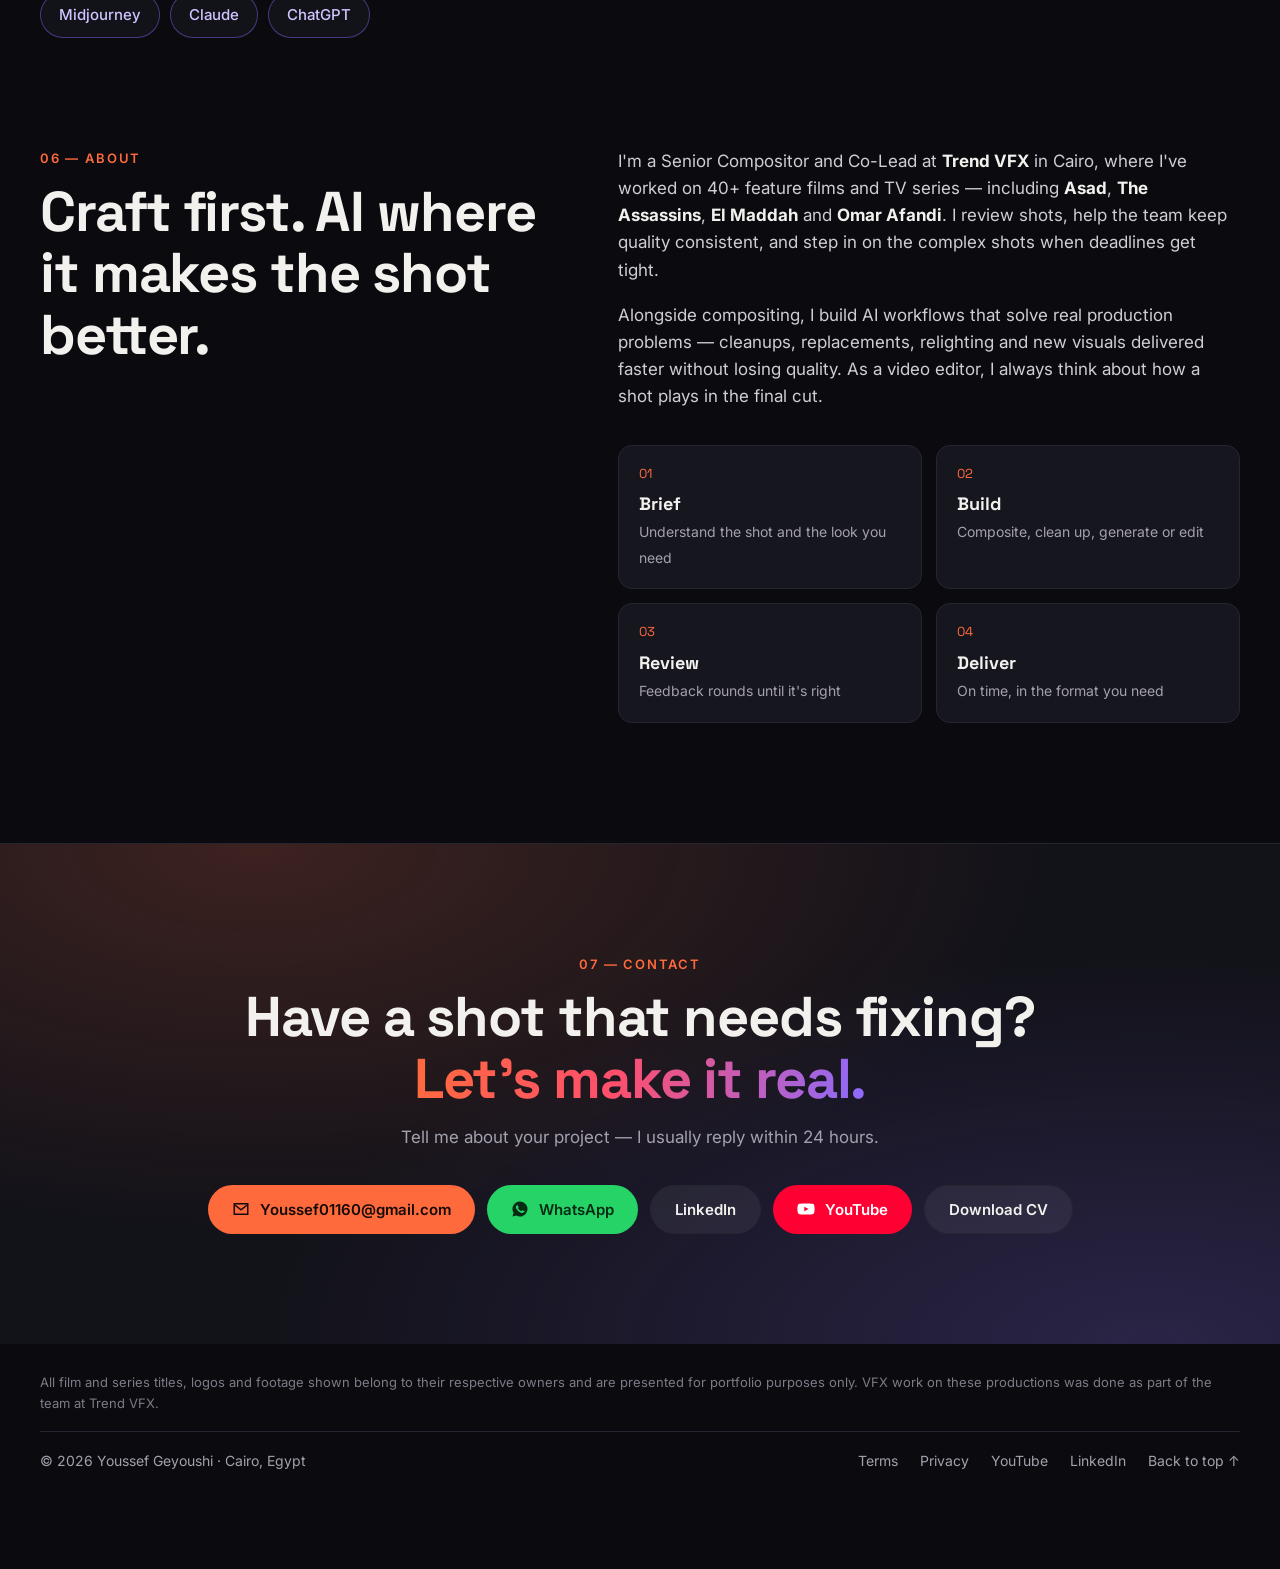
==== commit fbd74067: "Vertical 9:16 hero video for phones, reframed per shot Co-Authored-By: Claude Opus 5.5 <noreply@anth" ====
--- a/index.html
+++ b/index.html
@@ -8,7 +8,13 @@
 <meta name="theme-color" content="#0b0b0f">
 <meta property="og:title" content="Youssef Geyoushi | Compositor · AI Artist · Video Editor">
 <meta property="og:description" content="VFX compositing, AI visuals and video editing for film, TV and commercials. 40+ productions.">
-<meta property="og:image" content="media/hero.jpg">
+<meta property="og:image" content="https://youssef01160-alt.github.io/youssefgeyoushi.github.io/media/og-image.jpg">
+<meta property="og:url" content="https://youssef01160-alt.github.io/youssefgeyoushi.github.io/">
+<meta name="twitter:card" content="summary_large_image">
+<meta property="og:image:width" content="1200">
+<meta property="og:image:height" content="630">
+<meta property="og:image:alt" content="Youssef Geyoushi logo">
+<link rel="canonical" href="https://youssef01160-alt.github.io/youssefgeyoushi.github.io/">
 <meta property="og:type" content="website">
 <link rel="icon" href="favicon.svg" type="image/svg+xml">
 <link rel="preconnect" href="https://fonts.googleapis.com">
@@ -16,7 +22,7 @@
 <link href="https://fonts.googleapis.com/css2?family=Inter:wght@400;500;600&family=Space+Grotesk:wght@500;600;700&family=Reem+Kufi:wght@600;700&display=swap" rel="stylesheet">
 <link rel="stylesheet" href="style.css">
 <script type="application/ld+json">
-{"@context":"https://schema.org","@type":"Person","name":"Youssef Geyoushi Farouk Ahmed","jobTitle":"Senior Compositor","worksFor":{"@type":"Organization","name":"Trend VFX"},"address":{"@type":"PostalAddress","addressLocality":"Cairo","addressCountry":"EG"},"email":"mailto:Youssef01160@gmail.com","sameAs":["https://www.linkedin.com/in/youssef-ahmed-bbb38113a/","https://www.youtube.com/@YoussefGeyoushi8426/videos"]}
+{"@context":"https://schema.org","@type":"Person","name":"Youssef Geyoushi Farouk Ahmed","jobTitle":"Senior Compositor","url":"https://youssef01160-alt.github.io/youssefgeyoushi.github.io/","worksFor":{"@type":"Organization","name":"Trend VFX"},"address":{"@type":"PostalAddress","addressLocality":"Cairo","addressCountry":"EG"},"email":"mailto:Youssef01160@gmail.com","sameAs":["https://www.linkedin.com/in/youssef-ahmed-bbb38113a/","https://www.youtube.com/@YoussefGeyoushi8426/videos"]}
 </script>
 </head>
 <body>
@@ -47,9 +53,15 @@
 <main>
   <!-- HERO -->
   <section class="hero">
-    <video class="hero-bg" autoplay muted loop playsinline poster="media/hero.jpg" aria-hidden="true">
-      <source src="media/hero.mp4" type="video/mp4">
-    </video>
+    <video class="hero-bg" autoplay muted loop playsinline aria-hidden="true"></video>
+    <script>
+      // Phones get a vertical cut reframed per shot; wider screens get the 16:9 loop
+      (function (v) {
+        var phone = window.matchMedia('(max-width: 680px)').matches;
+        v.poster = phone ? 'media/hero-mobile.jpg' : 'media/hero.jpg';
+        v.src = phone ? 'media/hero-mobile.mp4' : 'media/hero.mp4';
+      })(document.currentScript.previousElementSibling);
+    </script>
     <div class="hero-shade"></div>
     <div class="hero-inner wrap">
       <p class="eyebrow"><span class="dot"></span> Available for freelance &amp; full-time projects</p>
--- a/style.css
+++ b/style.css
@@ -34,7 +34,7 @@
 .nav-links a:not(.btn) { text-decoration: none; color: var(--muted); font-size: 15px; font-weight: 500; transition: color .2s; }
 .nav-links a:not(.btn):hover { color: var(--text); }
 .nav-right { display: flex; align-items: center; gap: 10px; }
-.nav-cta-mobile { display: none; }
+.nav .nav-cta-mobile { display: none; }
 .menu-btn { display: none; width: 44px; height: 44px; border-radius: 12px; border: 1px solid var(--line); background: rgba(255,255,255,.05); cursor: pointer; padding: 0; position: relative; }
 .menu-btn span { position: absolute; left: 12px; right: 12px; height: 2px; background: var(--text); border-radius: 2px; transition: transform .3s, top .3s; }
 .menu-btn span:first-child { top: 17px; }
@@ -220,7 +220,7 @@
   .nav-links { position: fixed; inset: 71px 0 auto; flex-direction: column; align-items: stretch; gap: 0; padding: 8px 20px 24px; background: rgba(11,11,15,.97); border-bottom: 1px solid var(--line); transform: translateY(-12px); opacity: 0; pointer-events: none; transition: opacity .25s, transform .25s; }
   .nav.open .nav-links { opacity: 1; transform: none; pointer-events: auto; }
   .nav-links a:not(.btn) { padding: 14px 4px; font-size: 18px; color: var(--text); border-bottom: 1px solid var(--line); }
-  .nav-cta-mobile { display: inline-flex; justify-content: center; margin-top: 18px; padding: 14px; font-size: 16px; }
+  .nav .nav-cta-mobile { display: inline-flex; justify-content: center; margin-top: 18px; padding: 14px; font-size: 16px; }
   .grid-3 { grid-template-columns: 1fr; }
   .about { grid-template-columns: 1fr; gap: 24px; }
   .phones { grid-template-columns: repeat(4, minmax(200px, 1fr)); overflow-x: auto; scroll-snap-type: x mandatory; padding-bottom: 12px; margin-inline: -20px; padding-inline: 20px; scrollbar-width: none; }
@@ -231,7 +231,10 @@
 /* PHONE */
 @media (max-width: 680px) {
   .brand-name { display: none; }
-  .hero { padding-bottom: 48px; }
+  /* Phones play a vertical 9:16 cut, so the hero matches that shape */
+  .hero { min-height: calc(100vw * 16 / 9); padding: 96px 0 44px; }
+  .hero-bg, .hero-shade { bottom: auto; height: auto; aspect-ratio: 9 / 16; }
+  .hero-shade { background: linear-gradient(180deg, rgba(11,11,15,.4) 0%, rgba(11,11,15,.05) 22%, rgba(11,11,15,.6) 48%, rgba(11,11,15,.88) 72%, var(--bg) 100%); }
   .eyebrow { font-size: 13px; }
   .roles { font-size: 19px; }
   .roles i { display: none; }
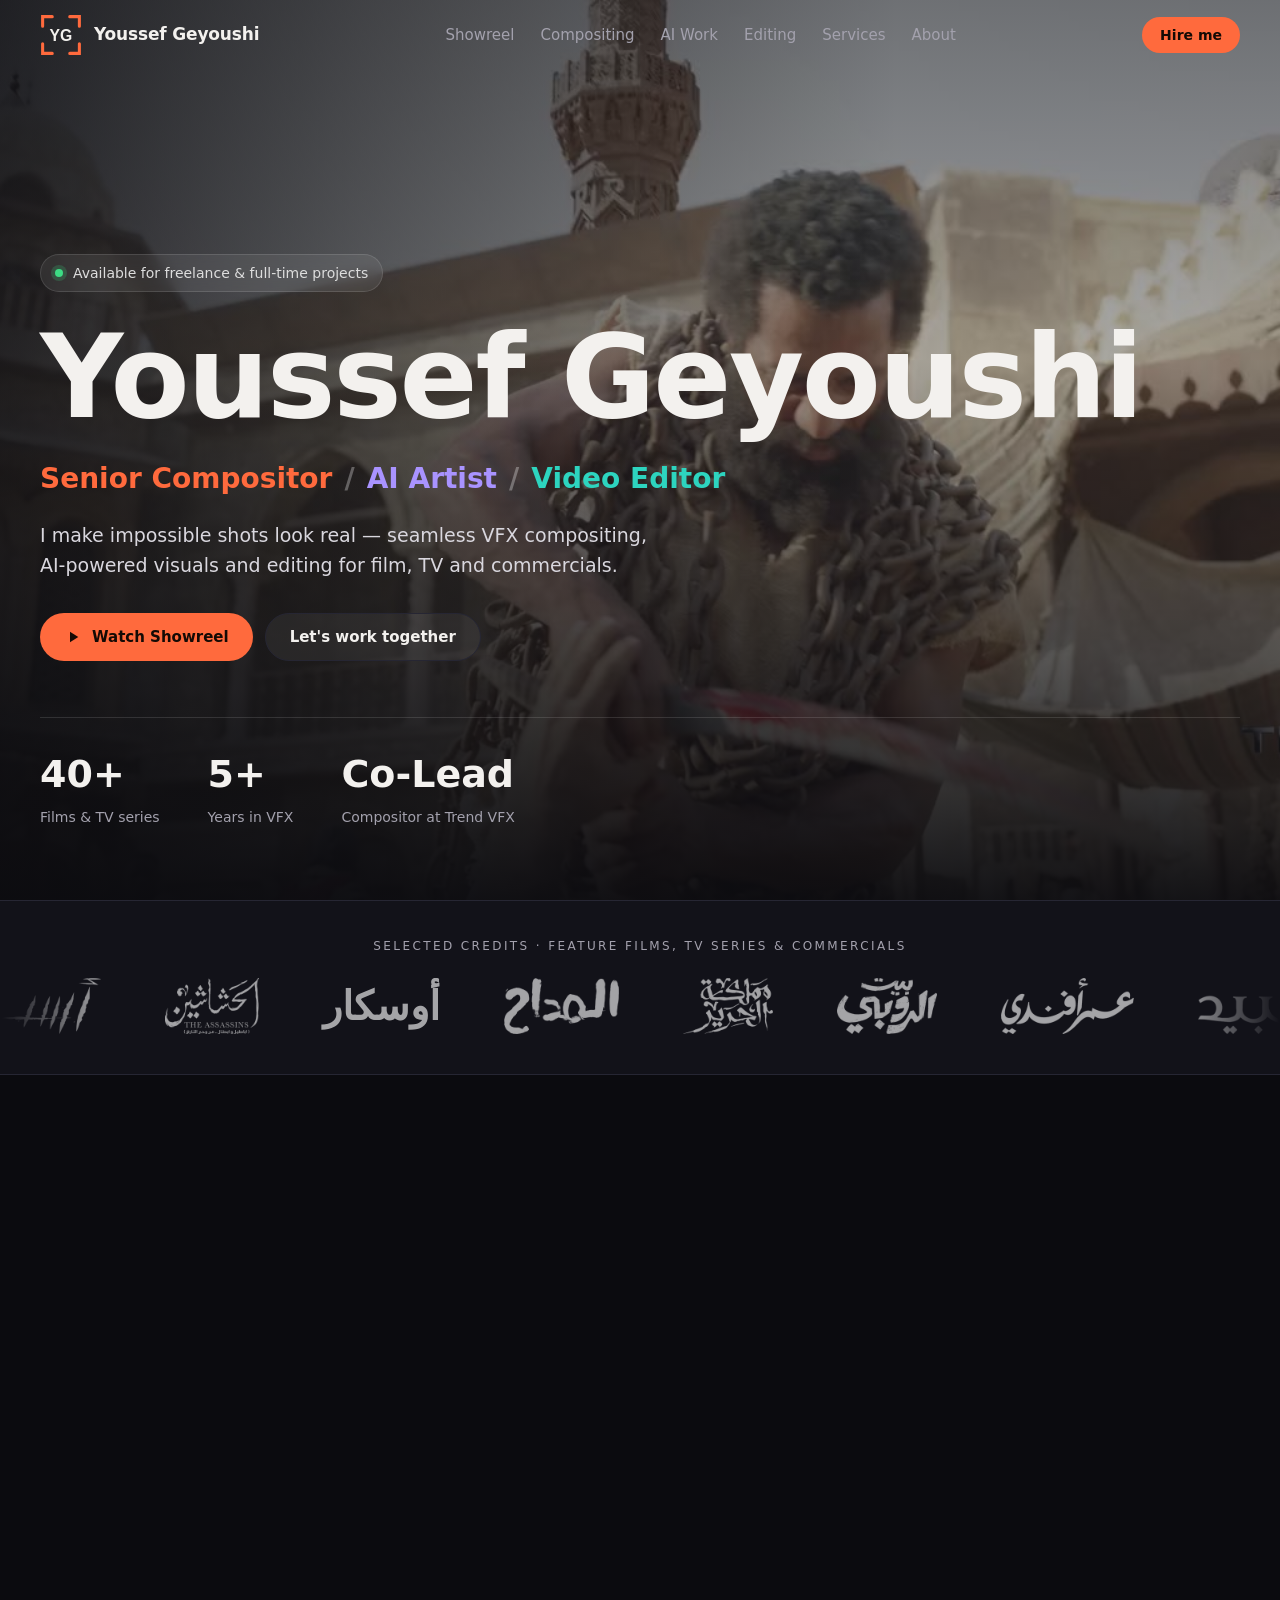
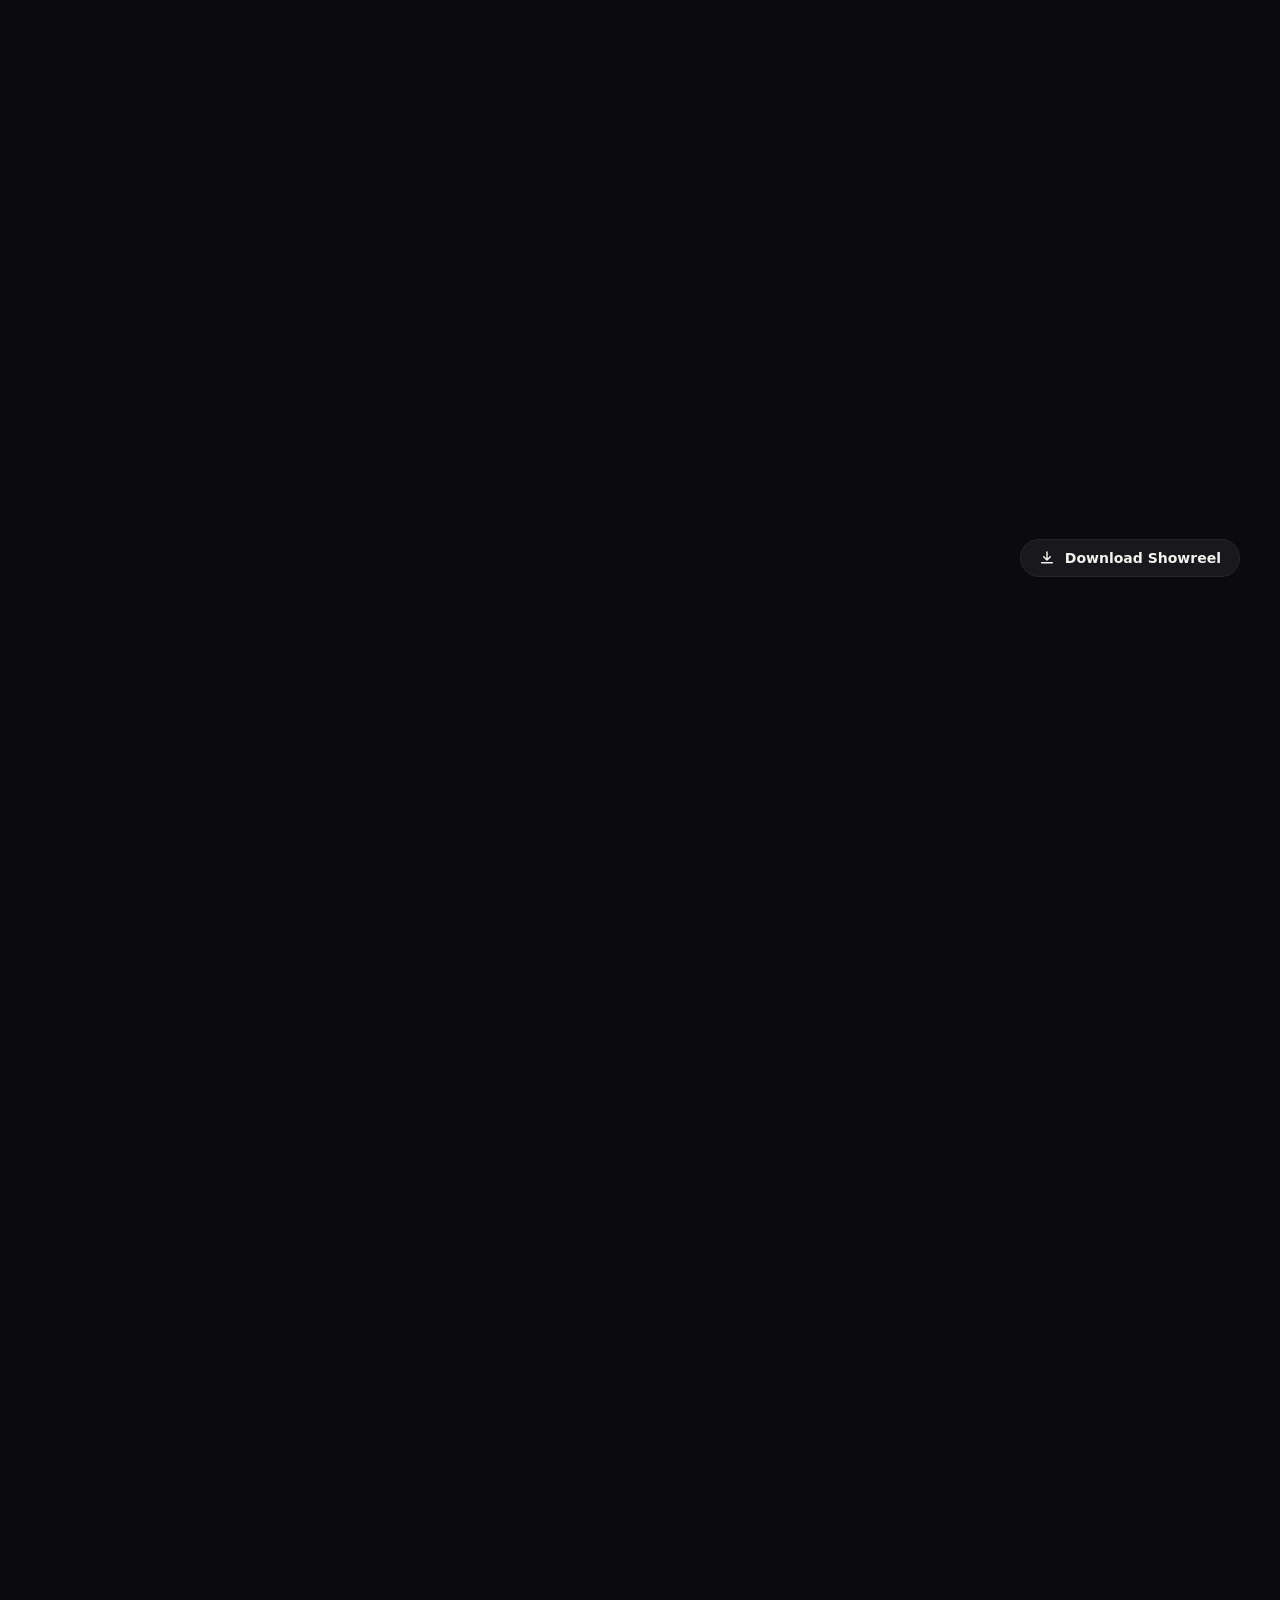
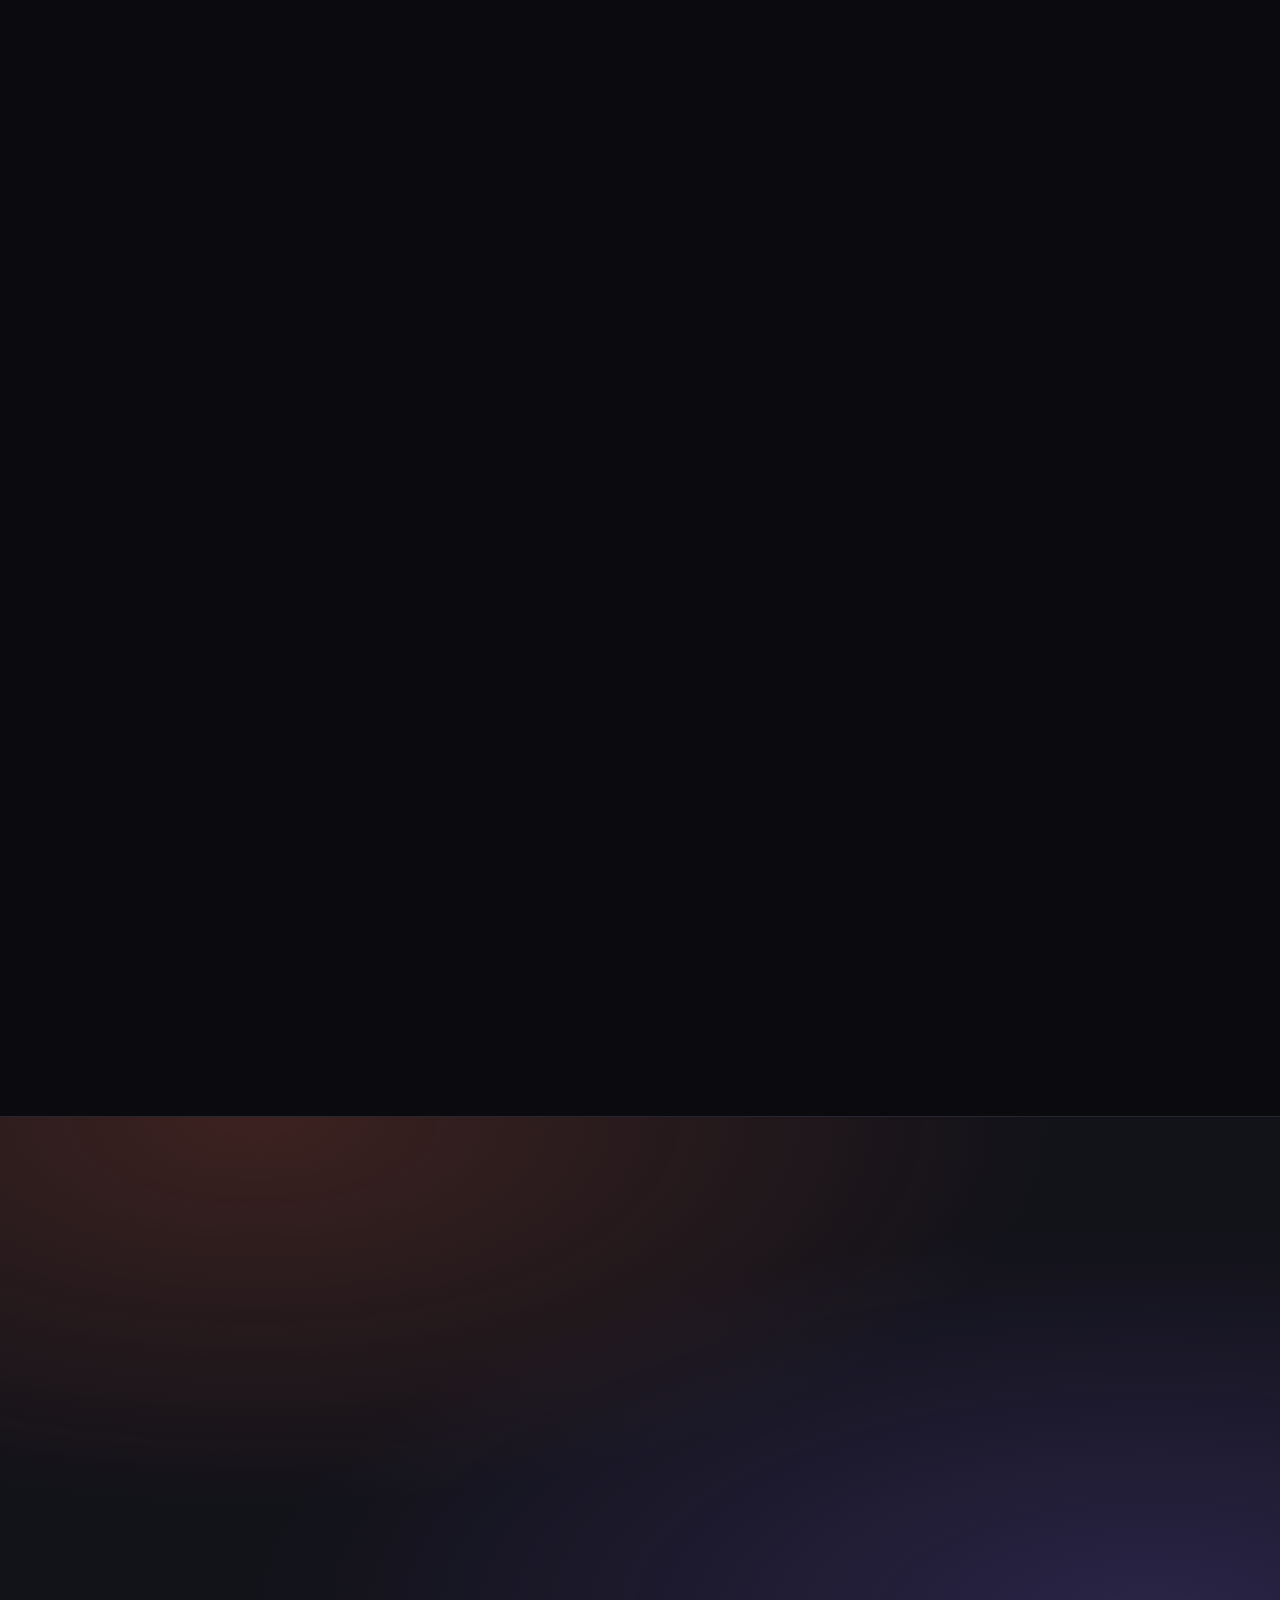
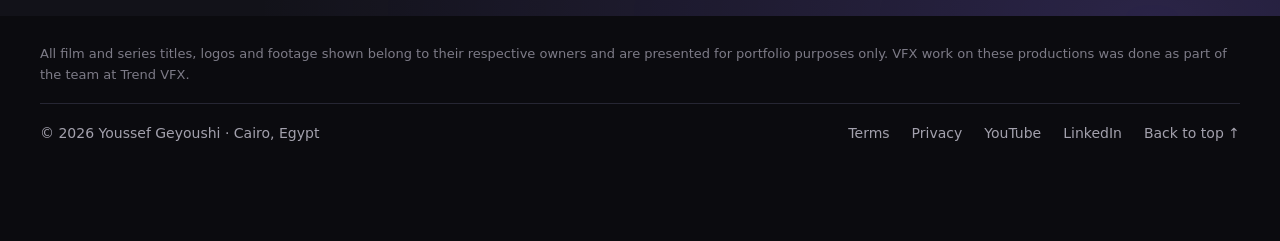
==== commit a26bc26e: "Add download buttons for every video and a Content Security Policy Co-Authored-By: Claude Opus 5.5 <" ====
--- a/index.html
+++ b/index.html
@@ -3,6 +3,8 @@
 <head>
 <meta charset="utf-8">
 <meta name="viewport" content="width=device-width, initial-scale=1">
+<meta http-equiv="Content-Security-Policy" content="default-src 'self'; script-src 'self'; style-src 'self' https://fonts.googleapis.com; font-src https://fonts.gstatic.com; img-src 'self' data:; media-src 'self'; connect-src 'self'; object-src 'none'; base-uri 'self'; form-action 'none'; upgrade-insecure-requests">
+<meta name="referrer" content="strict-origin-when-cross-origin">
 <title>Youssef Geyoushi | Senior Compositor, AI Artist &amp; Video Editor</title>
 <meta name="description" content="Youssef Geyoushi — Senior Compositor &amp; Co-Lead at Trend VFX, AI Artist and Video Editor based in Cairo. 40+ films and TV series including Asad, The Assassins and El Maddah.">
 <meta name="theme-color" content="#0b0b0f">
@@ -54,14 +56,7 @@
   <!-- HERO -->
   <section class="hero">
     <video class="hero-bg" autoplay muted loop playsinline aria-hidden="true"></video>
-    <script>
-      // Phones get a vertical cut reframed per shot; wider screens get the 16:9 loop
-      (function (v) {
-        var phone = window.matchMedia('(max-width: 680px)').matches;
-        v.poster = phone ? 'media/hero-mobile.jpg' : 'media/hero.jpg';
-        v.src = phone ? 'media/hero-mobile.mp4' : 'media/hero.mp4';
-      })(document.currentScript.previousElementSibling);
-    </script>
+    <script src="hero.js"></script>
     <div class="hero-shade"></div>
     <div class="hero-inner wrap">
       <p class="eyebrow"><span class="dot"></span> Available for freelance &amp; full-time projects</p>
@@ -121,6 +116,7 @@
         <source src="media/showreel.mp4" type="video/mp4">
       </video>
     </div>
+    <div class="reel-actions"><a class="btn btn-ghost btn-small" href="media/showreel.mp4" download="Youssef-Geyoushi-Showreel-2026.mp4"><svg viewBox="0 0 24 24" aria-hidden="true"><path d="M12 3v12m0 0l-5-5m5 5l5-5M4 19h16" fill="none" stroke="currentColor" stroke-width="2.2" stroke-linecap="round" stroke-linejoin="round"/></svg> Download Showreel</a></div>
   </section>
 
   <!-- COMPOSITING -->
@@ -142,6 +138,7 @@
           <p class="tag">Feature Film · VFX Breakdown</p>
           <p>Historical epic — CG environments, city extensions, digital crowds and FX integration.</p>
         </div>
+        <a class="dl" href="media/asad-breakdown.mp4" download="Youssef-Geyoushi-asad-breakdown.mp4" aria-label="Download Asad — VFX Breakdown"><svg viewBox="0 0 24 24" aria-hidden="true"><path d="M12 3v12m0 0l-5-5m5 5l5-5M4 19h16" fill="none" stroke="currentColor" stroke-width="2.2" stroke-linecap="round" stroke-linejoin="round"/></svg><span>Download</span></a>
       </article>
       <article class="card" data-play="media/oscar-breakdown.mp4" data-title="Oscar: Return of the Mammoth — VFX Breakdown" tabindex="0" role="button" aria-label="Play Oscar VFX breakdown">
         <div class="thumb">
@@ -154,6 +151,7 @@
           <p class="tag">Feature Film · VFX Breakdown</p>
           <p>CG creature compositing, keying, set extensions and seamless plate integration.</p>
         </div>
+        <a class="dl" href="media/oscar-breakdown.mp4" download="Youssef-Geyoushi-oscar-breakdown.mp4" aria-label="Download Oscar: Return of the Mammoth — VFX Breakdown"><svg viewBox="0 0 24 24" aria-hidden="true"><path d="M12 3v12m0 0l-5-5m5 5l5-5M4 19h16" fill="none" stroke="currentColor" stroke-width="2.2" stroke-linecap="round" stroke-linejoin="round"/></svg><span>Download</span></a>
       </article>
     </div>
   </section>
@@ -176,6 +174,7 @@
           <p class="tag">AI Cleanup · Compositing</p>
           <p>Every player removed from a moving football shot, leaving a clean, natural plate.</p>
         </div>
+        <a class="dl" href="media/ai-cleanup.mp4" download="Youssef-Geyoushi-ai-cleanup.mp4" aria-label="Download People Cleanup by AI"><svg viewBox="0 0 24 24" aria-hidden="true"><path d="M12 3v12m0 0l-5-5m5 5l5-5M4 19h16" fill="none" stroke="currentColor" stroke-width="2.2" stroke-linecap="round" stroke-linejoin="round"/></svg><span>Download</span></a>
       </article>
       <article class="card ai" data-play="media/ai-tattoo.mp4" data-title="Tattoo Removal by AI" tabindex="0" role="button" aria-label="Play Tattoo Removal by AI">
         <div class="thumb">
@@ -187,6 +186,7 @@
           <p class="tag">AI Cleanup · Beauty Work</p>
           <p>Full-body tattoos removed on moving skin while keeping natural texture and lighting.</p>
         </div>
+        <a class="dl" href="media/ai-tattoo.mp4" download="Youssef-Geyoushi-ai-tattoo.mp4" aria-label="Download Tattoo Removal by AI"><svg viewBox="0 0 24 24" aria-hidden="true"><path d="M12 3v12m0 0l-5-5m5 5l5-5M4 19h16" fill="none" stroke="currentColor" stroke-width="2.2" stroke-linecap="round" stroke-linejoin="round"/></svg><span>Download</span></a>
       </article>
       <article class="card ai" data-play="media/ai-stadium.mp4" data-title="Stadium Transformation by AI — Kingdom Arena" tabindex="0" role="button" aria-label="Play Stadium Transformation by AI">
         <div class="thumb">
@@ -197,6 +197,7 @@
           <p class="tag">AI Generation · Environment</p>
           <p>Al Hilal's Kingdom Arena reimagined with AI — new look, lighting and branding on a moving aerial shot.</p>
         </div>
+        <a class="dl" href="media/ai-stadium.mp4" download="Youssef-Geyoushi-ai-stadium.mp4" aria-label="Download Stadium Transformation by AI — Kingdom Arena"><svg viewBox="0 0 24 24" aria-hidden="true"><path d="M12 3v12m0 0l-5-5m5 5l5-5M4 19h16" fill="none" stroke="currentColor" stroke-width="2.2" stroke-linecap="round" stroke-linejoin="round"/></svg><span>Download</span></a>
       </article>
       <article class="card ai" data-play="media/ai-screen.mp4" data-title="Screen Replacement by AI &amp; Compositing" tabindex="0" role="button" aria-label="Play Screen Replacement by AI and Compositing">
         <div class="thumb">
@@ -207,6 +208,7 @@
           <p class="tag">AI Generation · Compositing</p>
           <p>New AI-generated screen content, composited into the shot with matching light and grade.</p>
         </div>
+        <a class="dl" href="media/ai-screen.mp4" download="Youssef-Geyoushi-ai-screen.mp4" aria-label="Download Screen Replacement by AI &amp; Compositing"><svg viewBox="0 0 24 24" aria-hidden="true"><path d="M12 3v12m0 0l-5-5m5 5l5-5M4 19h16" fill="none" stroke="currentColor" stroke-width="2.2" stroke-linecap="round" stroke-linejoin="round"/></svg><span>Download</span></a>
       </article>
       <article class="card ai card-wide" data-play="media/ai-daynight.mp4" data-title="Day to Night by AI" tabindex="0" role="button" aria-label="Play Day to Night by AI">
         <div class="thumb thumb-tall">
@@ -218,6 +220,7 @@
           <p class="tag">AI Relighting · Compositing</p>
           <p>A daytime street shot turned into a convincing night scene — new sky, street lights, car lights and a full regrade, while the actor stays untouched.</p>
         </div>
+        <a class="dl" href="media/ai-daynight.mp4" download="Youssef-Geyoushi-ai-daynight.mp4" aria-label="Download Day to Night by AI"><svg viewBox="0 0 24 24" aria-hidden="true"><path d="M12 3v12m0 0l-5-5m5 5l5-5M4 19h16" fill="none" stroke="currentColor" stroke-width="2.2" stroke-linecap="round" stroke-linejoin="round"/></svg><span>Download</span></a>
       </article>
     </div>
   </section>
@@ -237,7 +240,8 @@
           <span class="len">1:23</span>
         </div>
         <h3>The Sad Companion</h3>
-              </article>
+                <a class="dl" href="media/edit-sahabi.mp4" download="Youssef-Geyoushi-edit-sahabi.mp4" aria-label="Download The Sad Companion"><svg viewBox="0 0 24 24" aria-hidden="true"><path d="M12 3v12m0 0l-5-5m5 5l5-5M4 19h16" fill="none" stroke="currentColor" stroke-width="2.2" stroke-linecap="round" stroke-linejoin="round"/></svg><span>Download</span></a>
+      </article>
       <article class="phone" data-play="media/edit-ein-3.mp4" data-title="Al-Hasan &amp; Al-Husayn" tabindex="0" role="button" aria-label="Play edit: El Ein Short 3">
         <div class="screen">
           <img src="media/edit-ein-3.jpg" alt="" loading="lazy">
@@ -245,6 +249,7 @@
           <span class="len">0:45</span>
         </div>
         <h3>Al-Hasan &amp; Al-Husayn</h3>
+        <a class="dl" href="media/edit-ein-3.mp4" download="Youssef-Geyoushi-edit-ein-3.mp4" aria-label="Download Al-Hasan &amp; Al-Husayn"><svg viewBox="0 0 24 24" aria-hidden="true"><path d="M12 3v12m0 0l-5-5m5 5l5-5M4 19h16" fill="none" stroke="currentColor" stroke-width="2.2" stroke-linecap="round" stroke-linejoin="round"/></svg><span>Download</span></a>
       </article>
       <article class="phone" data-play="media/edit-dua.mp4" data-title="Supplication in Ease &amp; Hardship" tabindex="0" role="button" aria-label="Play edit: Dua in good and hard times">
         <div class="screen">
@@ -253,7 +258,8 @@
           <span class="len">1:16</span>
         </div>
         <h3>Supplication in Ease &amp; Hardship</h3>
-              </article>
+                <a class="dl" href="media/edit-dua.mp4" download="Youssef-Geyoushi-edit-dua.mp4" aria-label="Download Supplication in Ease &amp; Hardship"><svg viewBox="0 0 24 24" aria-hidden="true"><path d="M12 3v12m0 0l-5-5m5 5l5-5M4 19h16" fill="none" stroke="currentColor" stroke-width="2.2" stroke-linecap="round" stroke-linejoin="round"/></svg><span>Download</span></a>
+      </article>
       <article class="phone" data-play="media/edit-ein-1.mp4" data-title="The Evil Eye" tabindex="0" role="button" aria-label="Play edit: El Ein Short 1">
         <div class="screen">
           <img src="media/edit-ein-1.jpg" alt="" loading="lazy">
@@ -261,6 +267,7 @@
           <span class="len">0:20</span>
         </div>
         <h3>The Evil Eye</h3>
+        <a class="dl" href="media/edit-ein-1.mp4" download="Youssef-Geyoushi-edit-ein-1.mp4" aria-label="Download The Evil Eye"><svg viewBox="0 0 24 24" aria-hidden="true"><path d="M12 3v12m0 0l-5-5m5 5l5-5M4 19h16" fill="none" stroke="currentColor" stroke-width="2.2" stroke-linecap="round" stroke-linejoin="round"/></svg><span>Download</span></a>
       </article>
     </div>
   </section>
@@ -354,7 +361,7 @@
   <button class="lb-close" aria-label="Close video">×</button>
   <div class="lb-inner">
     <video id="lb-video" controls playsinline></video>
-    <p class="lb-title" id="lb-title"></p>
+    <div class="lb-bar"><p class="lb-title" id="lb-title"></p><a class="btn btn-ghost btn-small" id="lb-download" download><svg viewBox="0 0 24 24" aria-hidden="true"><path d="M12 3v12m0 0l-5-5m5 5l5-5M4 19h16" fill="none" stroke="currentColor" stroke-width="2.2" stroke-linecap="round" stroke-linejoin="round"/></svg> Download</a></div>
   </div>
 </div>
 
--- a/style.css
+++ b/style.css
@@ -139,6 +139,22 @@
 .play-edit svg { fill: #04201c; width: 24px; height: 24px; }
 .phone h3 { margin: 16px 0 4px; font-size: 20px; text-align: center; }
 .tag-edit { margin: 0; color: var(--accent-3); text-align: center; font-size: 12.5px; }
+
+/* DOWNLOADS */
+.card, .phone { position: relative; }
+.dl { display: inline-flex; align-items: center; gap: 6px; margin: 0 24px 22px; padding: 7px 14px; border-radius: 999px; border: 1px solid var(--line); background: rgba(255,255,255,.04); color: var(--muted); font-size: 13px; font-weight: 600; text-decoration: none; transition: color .2s, border-color .2s, background .2s; }
+.dl svg, .reel-actions svg, .lb-bar svg { width: 16px; height: 16px; flex: none; }
+.dl:hover, .dl:focus-visible { color: var(--text); border-color: rgba(255,106,61,.6); background: rgba(255,106,61,.1); outline: none; }
+.card.ai .dl:hover { border-color: rgba(139,107,255,.6); background: rgba(139,107,255,.12); }
+.card-wide { grid-template-rows: 1fr auto 1fr; }
+.card-wide .thumb { grid-row: 1 / -1; }
+.card-wide .card-body { grid-column: 2; grid-row: 2; padding-bottom: 18px; }
+.card-wide .dl { grid-column: 2; grid-row: 3; align-self: start; justify-self: start; margin: 0 40px 32px; }
+.phone .dl { display: flex; justify-content: center; margin: 12px auto 0; width: fit-content; }
+.phone .dl:hover { border-color: rgba(45,212,191,.6); background: rgba(45,212,191,.1); }
+.reel-actions { display: flex; justify-content: flex-end; margin-top: 14px; }
+.lb-bar { display: flex; align-items: center; justify-content: space-between; gap: 16px; width: 100%; margin-top: 14px; }
+.lb-bar .lb-title { margin: 0; text-align: left; }
 
 /* SERVICES */
 .service { padding: 30px 28px; border-radius: var(--radius); background: var(--card); border: 1px solid var(--line); }
@@ -252,6 +268,11 @@
   .thumb-tall { aspect-ratio: 4 / 5; }
   .card-wide .card-body { padding: 22px 24px 26px; }
   .card-wide .card-body p:not(.tag) { font-size: 15px; }
+  .card-wide { grid-template-rows: none; }
+  .card-wide .thumb, .card-wide .card-body, .card-wide .dl { grid-column: auto; grid-row: auto; }
+  .card-wide .dl { margin: 0 24px 22px; }
+  .lb-bar { flex-direction: column; }
+  .lb-bar .lb-title { text-align: center; }
   .phones { grid-template-columns: repeat(4, 72%); }
   .process { grid-template-columns: 1fr; }
   .section { padding-top: 80px; }
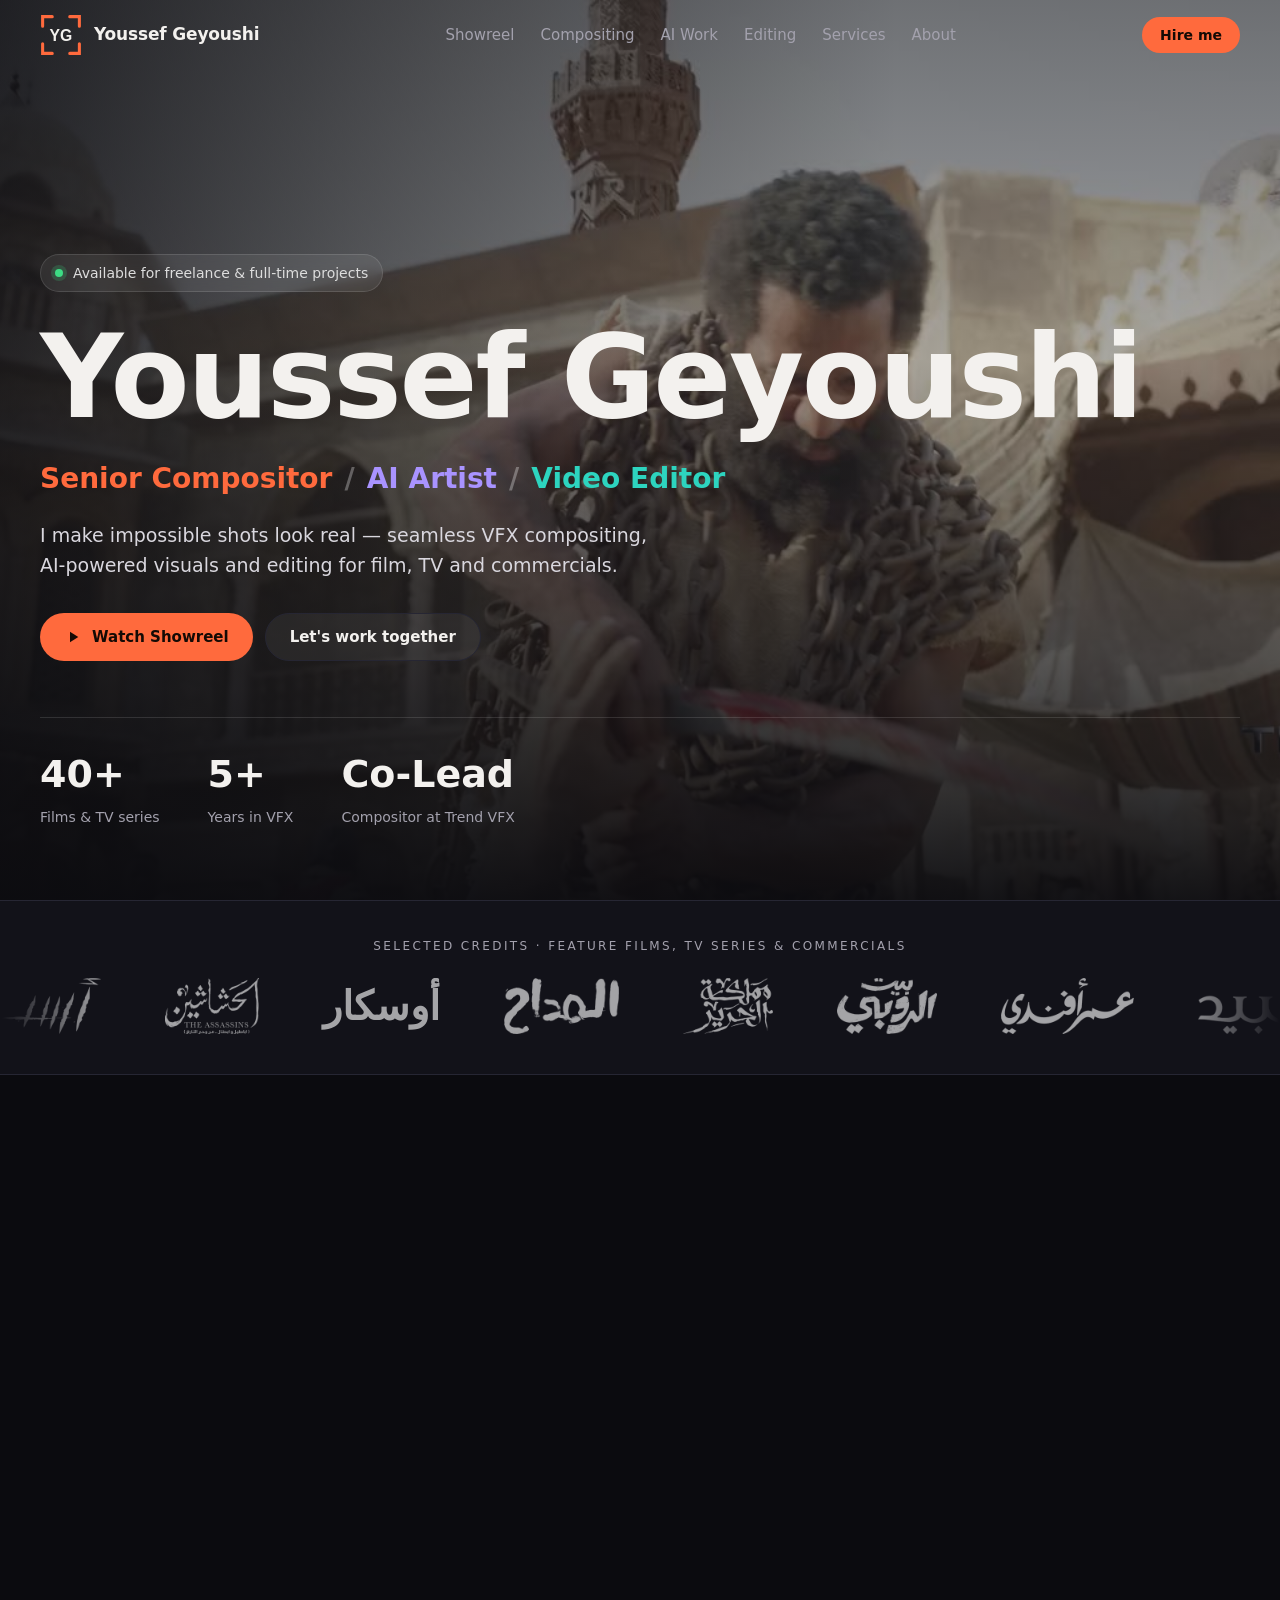
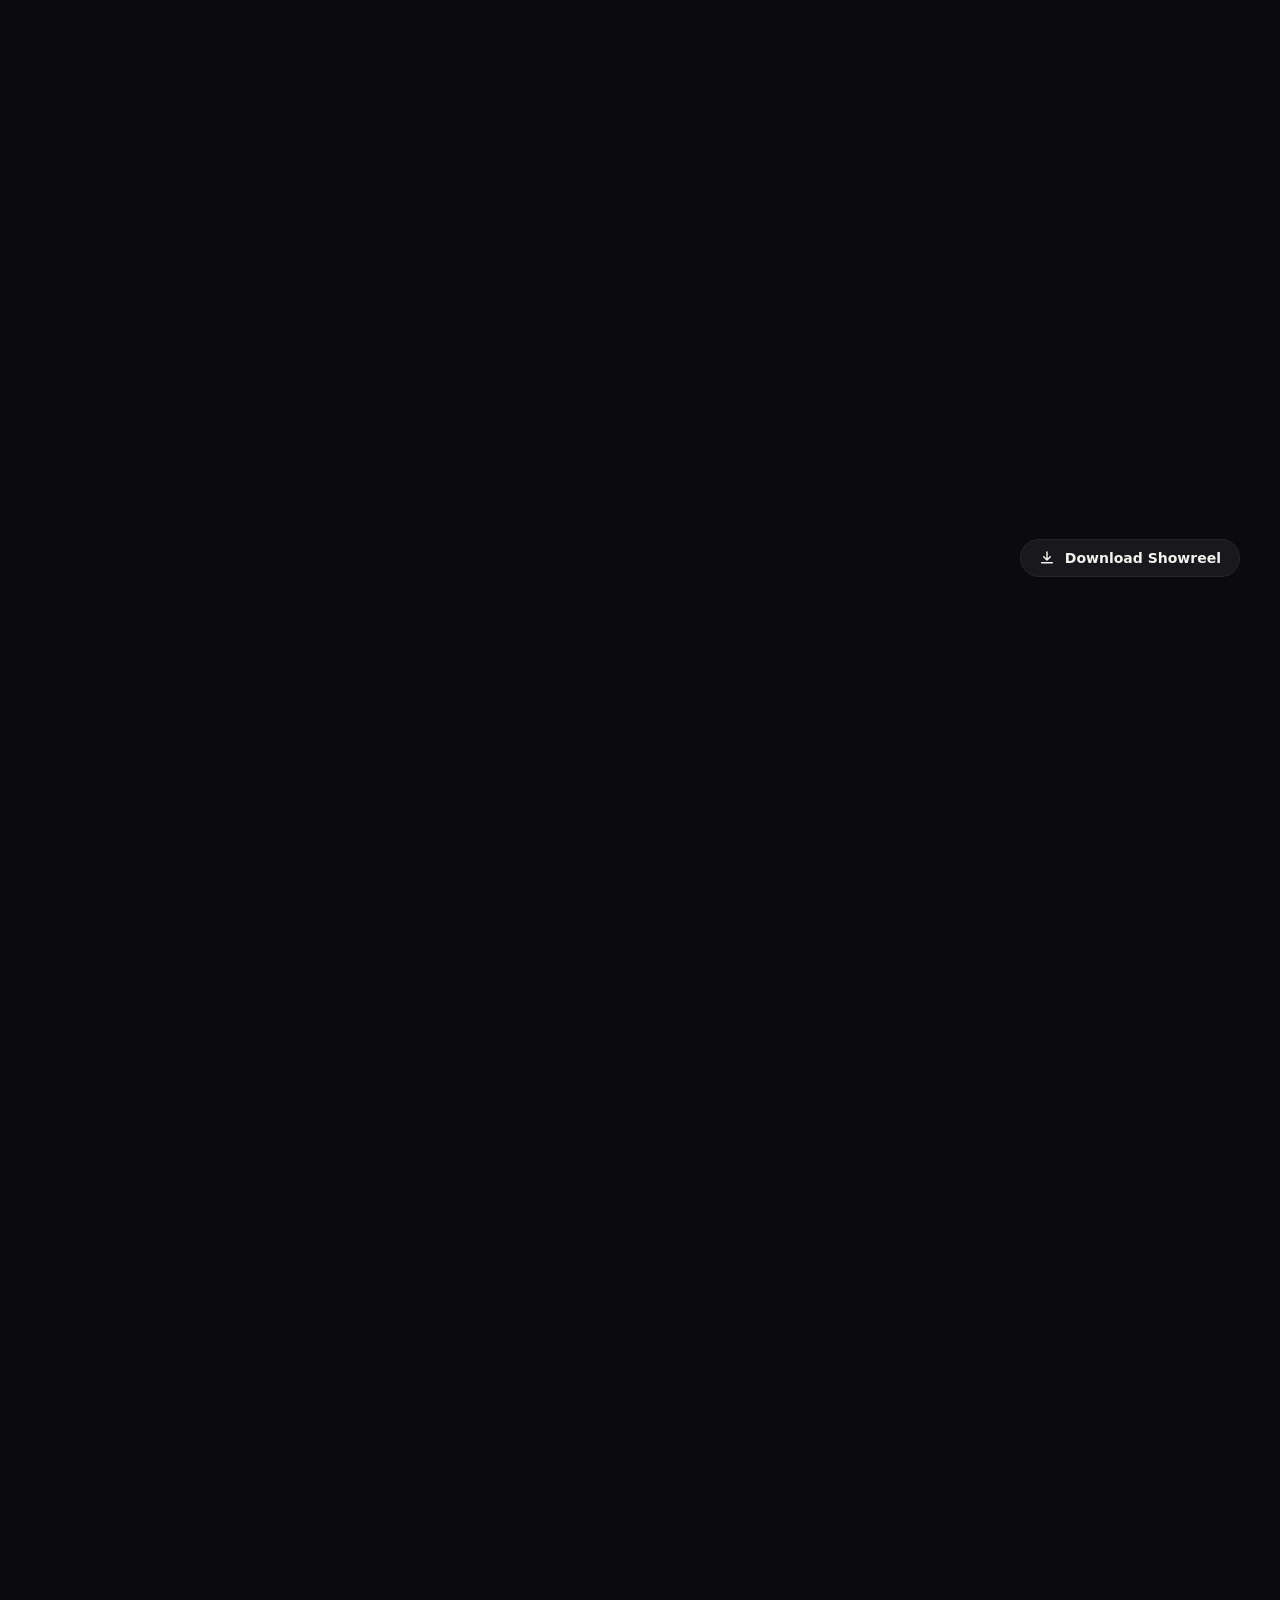
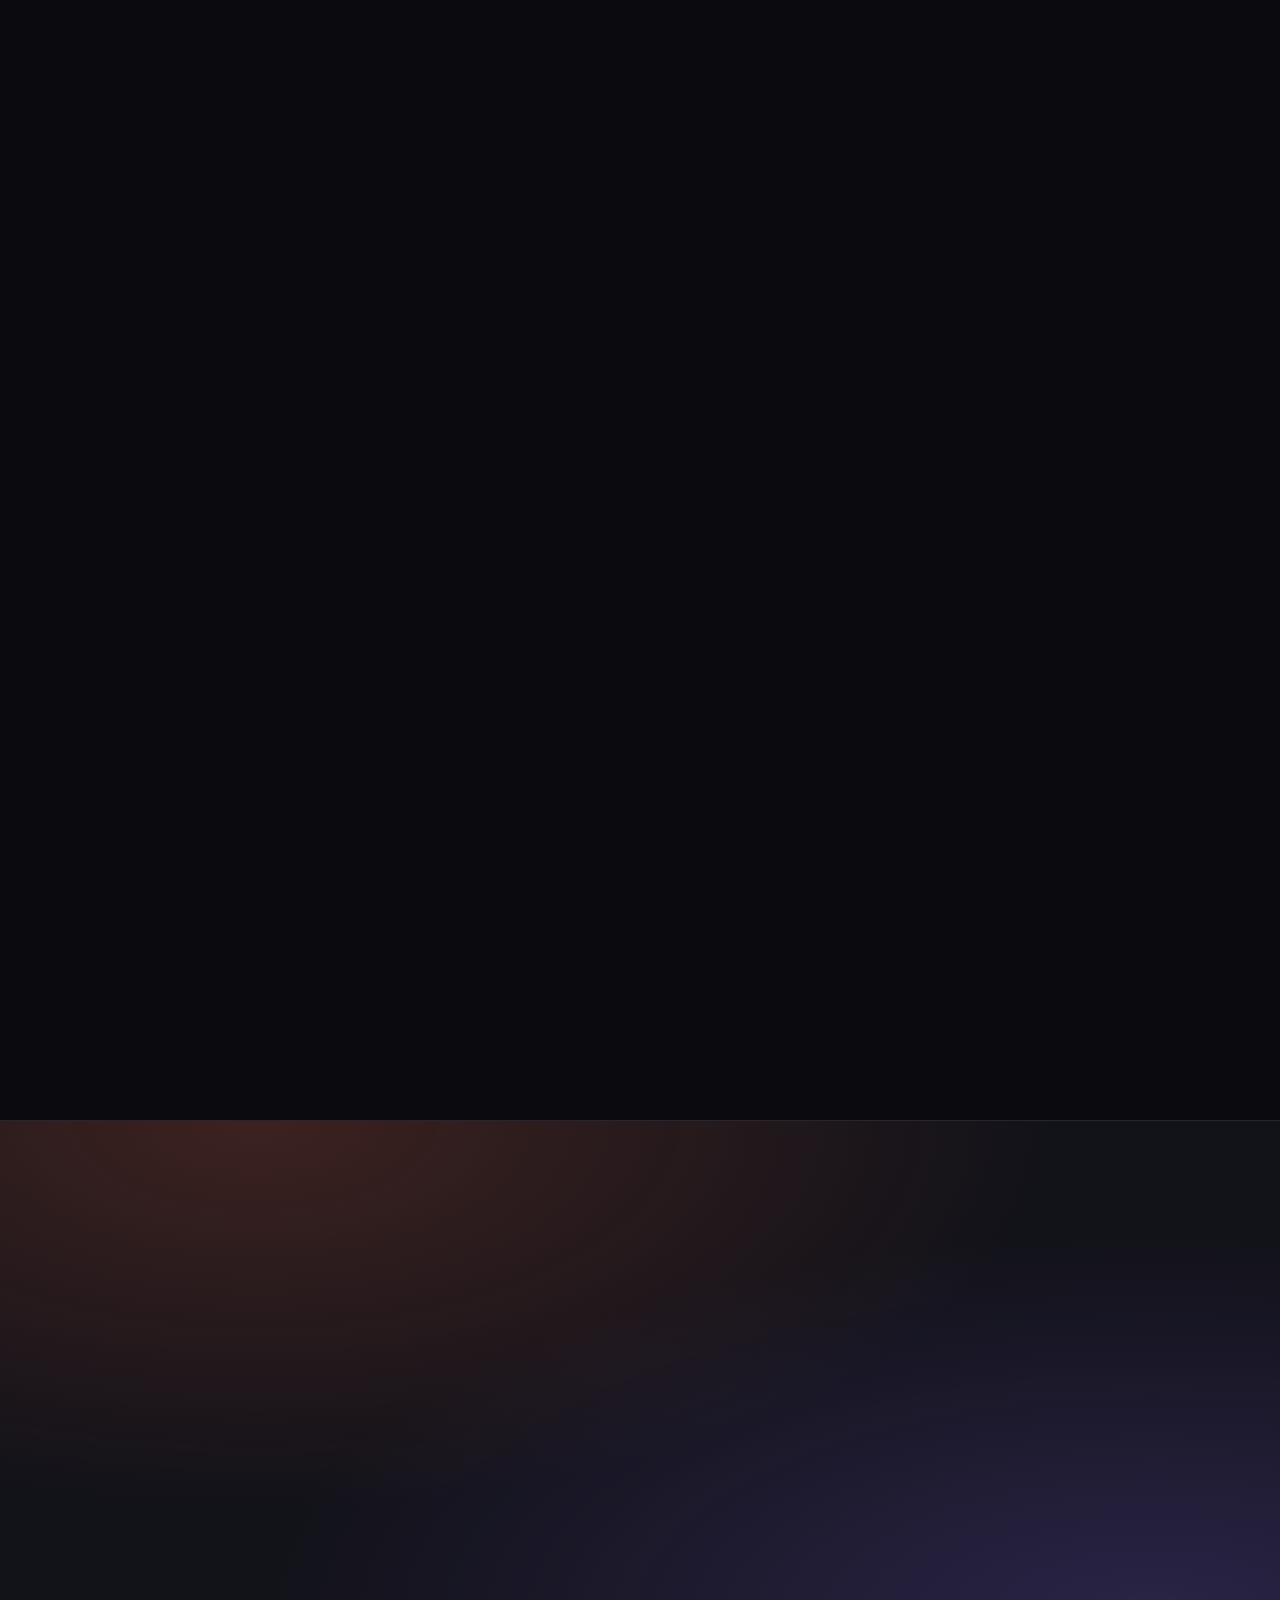
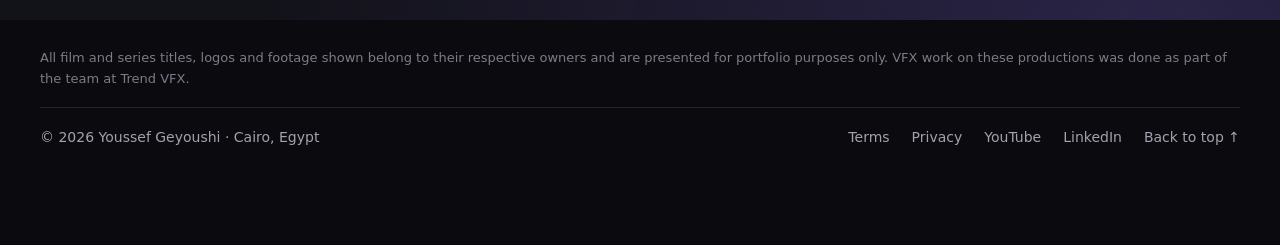
==== commit 21901519: "Final review: accessible cards, single audio, CV links, sitemap, iPhone icon - Move button role from" ====
--- a/index.html
+++ b/index.html
@@ -19,6 +19,7 @@
 <link rel="canonical" href="https://youssef01160-alt.github.io/youssefgeyoushi.github.io/">
 <meta property="og:type" content="website">
 <link rel="icon" href="favicon.svg" type="image/svg+xml">
+<link rel="apple-touch-icon" href="apple-touch-icon.png">
 <link rel="preconnect" href="https://fonts.googleapis.com">
 <link rel="preconnect" href="https://fonts.gstatic.com" crossorigin>
 <link href="https://fonts.googleapis.com/css2?family=Inter:wght@400;500;600&family=Space+Grotesk:wght@500;600;700&family=Reem+Kufi:wght@600;700&display=swap" rel="stylesheet">
@@ -127,8 +128,8 @@
       <p class="sub">Layer-by-layer breakdowns that show how each shot was built.</p>
     </div>
     <div class="grid grid-2">
-      <article class="card" data-play="media/asad-breakdown.mp4" data-title="Asad — VFX Breakdown" tabindex="0" role="button" aria-label="Play Asad VFX breakdown">
-        <div class="thumb">
+      <article class="card" data-play="media/asad-breakdown.mp4" data-title="Asad — VFX Breakdown">
+        <div class="thumb" tabindex="0" role="button" aria-label="Play Asad — VFX Breakdown">
           <img src="media/asad-breakdown.jpg" alt="Asad VFX breakdown" loading="lazy">
           <span class="play"><svg viewBox="0 0 24 24"><path d="M8 5v14l11-7z"/></svg></span>
           <span class="len">1:03</span>
@@ -140,8 +141,8 @@
         </div>
         <a class="dl" href="media/asad-breakdown.mp4" download="Youssef-Geyoushi-asad-breakdown.mp4" aria-label="Download Asad — VFX Breakdown"><svg viewBox="0 0 24 24" aria-hidden="true"><path d="M12 3v12m0 0l-5-5m5 5l5-5M4 19h16" fill="none" stroke="currentColor" stroke-width="2.2" stroke-linecap="round" stroke-linejoin="round"/></svg><span>Download</span></a>
       </article>
-      <article class="card" data-play="media/oscar-breakdown.mp4" data-title="Oscar: Return of the Mammoth — VFX Breakdown" tabindex="0" role="button" aria-label="Play Oscar VFX breakdown">
-        <div class="thumb">
+      <article class="card" data-play="media/oscar-breakdown.mp4" data-title="Oscar: Return of the Mammoth — VFX Breakdown">
+        <div class="thumb" tabindex="0" role="button" aria-label="Play Oscar: Return of the Mammoth — VFX Breakdown">
           <img src="media/oscar-breakdown.jpg" alt="Oscar VFX breakdown" loading="lazy">
           <span class="play"><svg viewBox="0 0 24 24"><path d="M8 5v14l11-7z"/></svg></span>
           <span class="len">1:30</span>
@@ -164,8 +165,8 @@
       <p class="sub">Generative AI combined with real compositing craft — production-ready, not just pretty pictures.</p>
     </div>
     <div class="grid grid-2">
-      <article class="card ai" data-play="media/ai-cleanup.mp4" data-title="People Cleanup by AI" tabindex="0" role="button" aria-label="Play People Cleanup by AI">
-        <div class="thumb">
+      <article class="card ai" data-play="media/ai-cleanup.mp4" data-title="People Cleanup by AI">
+        <div class="thumb" tabindex="0" role="button" aria-label="Play People Cleanup by AI">
           <video muted loop playsinline preload="none" poster="media/ai-cleanup.jpg" data-switch="10"><source src="media/ai-cleanup.mp4" type="video/mp4"></video>
           <span class="badge">Before</span>
         </div>
@@ -176,8 +177,8 @@
         </div>
         <a class="dl" href="media/ai-cleanup.mp4" download="Youssef-Geyoushi-ai-cleanup.mp4" aria-label="Download People Cleanup by AI"><svg viewBox="0 0 24 24" aria-hidden="true"><path d="M12 3v12m0 0l-5-5m5 5l5-5M4 19h16" fill="none" stroke="currentColor" stroke-width="2.2" stroke-linecap="round" stroke-linejoin="round"/></svg><span>Download</span></a>
       </article>
-      <article class="card ai" data-play="media/ai-tattoo.mp4" data-title="Tattoo Removal by AI" tabindex="0" role="button" aria-label="Play Tattoo Removal by AI">
-        <div class="thumb">
+      <article class="card ai" data-play="media/ai-tattoo.mp4" data-title="Tattoo Removal by AI">
+        <div class="thumb" tabindex="0" role="button" aria-label="Play Tattoo Removal by AI">
           <video muted loop playsinline preload="none" poster="media/ai-tattoo.jpg" data-switch="7.54"><source src="media/ai-tattoo.mp4" type="video/mp4"></video>
           <span class="badge">Before</span>
         </div>
@@ -188,8 +189,8 @@
         </div>
         <a class="dl" href="media/ai-tattoo.mp4" download="Youssef-Geyoushi-ai-tattoo.mp4" aria-label="Download Tattoo Removal by AI"><svg viewBox="0 0 24 24" aria-hidden="true"><path d="M12 3v12m0 0l-5-5m5 5l5-5M4 19h16" fill="none" stroke="currentColor" stroke-width="2.2" stroke-linecap="round" stroke-linejoin="round"/></svg><span>Download</span></a>
       </article>
-      <article class="card ai" data-play="media/ai-stadium.mp4" data-title="Stadium Transformation by AI — Kingdom Arena" tabindex="0" role="button" aria-label="Play Stadium Transformation by AI">
-        <div class="thumb">
+      <article class="card ai" data-play="media/ai-stadium.mp4" data-title="Stadium Transformation by AI — Kingdom Arena">
+        <div class="thumb" tabindex="0" role="button" aria-label="Play Stadium Transformation by AI — Kingdom Arena">
           <video muted loop playsinline preload="none" poster="media/ai-stadium.jpg"><source src="media/ai-stadium.mp4" type="video/mp4"></video>
         </div>
         <div class="card-body">
@@ -199,8 +200,8 @@
         </div>
         <a class="dl" href="media/ai-stadium.mp4" download="Youssef-Geyoushi-ai-stadium.mp4" aria-label="Download Stadium Transformation by AI — Kingdom Arena"><svg viewBox="0 0 24 24" aria-hidden="true"><path d="M12 3v12m0 0l-5-5m5 5l5-5M4 19h16" fill="none" stroke="currentColor" stroke-width="2.2" stroke-linecap="round" stroke-linejoin="round"/></svg><span>Download</span></a>
       </article>
-      <article class="card ai" data-play="media/ai-screen.mp4" data-title="Screen Replacement by AI &amp; Compositing" tabindex="0" role="button" aria-label="Play Screen Replacement by AI and Compositing">
-        <div class="thumb">
+      <article class="card ai" data-play="media/ai-screen.mp4" data-title="Screen Replacement by AI &amp; Compositing">
+        <div class="thumb" tabindex="0" role="button" aria-label="Play Screen Replacement by AI &amp; Compositing">
           <video muted loop playsinline preload="none" poster="media/ai-screen.jpg"><source src="media/ai-screen.mp4" type="video/mp4"></video>
         </div>
         <div class="card-body">
@@ -210,8 +211,8 @@
         </div>
         <a class="dl" href="media/ai-screen.mp4" download="Youssef-Geyoushi-ai-screen.mp4" aria-label="Download Screen Replacement by AI &amp; Compositing"><svg viewBox="0 0 24 24" aria-hidden="true"><path d="M12 3v12m0 0l-5-5m5 5l5-5M4 19h16" fill="none" stroke="currentColor" stroke-width="2.2" stroke-linecap="round" stroke-linejoin="round"/></svg><span>Download</span></a>
       </article>
-      <article class="card ai card-wide" data-play="media/ai-daynight.mp4" data-title="Day to Night by AI" tabindex="0" role="button" aria-label="Play Day to Night by AI">
-        <div class="thumb thumb-tall">
+      <article class="card ai card-wide" data-play="media/ai-daynight.mp4" data-title="Day to Night by AI">
+        <div class="thumb thumb-tall" tabindex="0" role="button" aria-label="Play Day to Night by AI">
           <video muted loop playsinline preload="none" poster="media/ai-daynight.jpg"><source src="media/ai-daynight.mp4" type="video/mp4"></video>
           <span class="badge">Day / Night</span>
         </div>
@@ -233,17 +234,17 @@
       <p class="sub">Reels and Shorts with motion typography, animated graphics and tight pacing — built to keep people watching.</p>
     </div>
     <div class="phones">
-      <article class="phone" data-play="media/edit-sahabi.mp4" data-title="The Sad Companion" tabindex="0" role="button" aria-label="Play edit: The Sad Companion story">
-        <div class="screen">
+      <article class="phone" data-play="media/edit-sahabi.mp4" data-title="The Sad Companion">
+        <div class="screen" tabindex="0" role="button" aria-label="Play The Sad Companion">
           <img src="media/edit-sahabi.jpg" alt="" loading="lazy">
           <span class="play play-edit"><svg viewBox="0 0 24 24"><path d="M8 5v14l11-7z"/></svg></span>
           <span class="len">1:23</span>
         </div>
         <h3>The Sad Companion</h3>
-                <a class="dl" href="media/edit-sahabi.mp4" download="Youssef-Geyoushi-edit-sahabi.mp4" aria-label="Download The Sad Companion"><svg viewBox="0 0 24 24" aria-hidden="true"><path d="M12 3v12m0 0l-5-5m5 5l5-5M4 19h16" fill="none" stroke="currentColor" stroke-width="2.2" stroke-linecap="round" stroke-linejoin="round"/></svg><span>Download</span></a>
-      </article>
-      <article class="phone" data-play="media/edit-ein-3.mp4" data-title="Al-Hasan &amp; Al-Husayn" tabindex="0" role="button" aria-label="Play edit: El Ein Short 3">
-        <div class="screen">
+        <a class="dl" href="media/edit-sahabi.mp4" download="Youssef-Geyoushi-edit-sahabi.mp4" aria-label="Download The Sad Companion"><svg viewBox="0 0 24 24" aria-hidden="true"><path d="M12 3v12m0 0l-5-5m5 5l5-5M4 19h16" fill="none" stroke="currentColor" stroke-width="2.2" stroke-linecap="round" stroke-linejoin="round"/></svg><span>Download</span></a>
+      </article>
+      <article class="phone" data-play="media/edit-ein-3.mp4" data-title="Al-Hasan &amp; Al-Husayn">
+        <div class="screen" tabindex="0" role="button" aria-label="Play Al-Hasan &amp; Al-Husayn">
           <img src="media/edit-ein-3.jpg" alt="" loading="lazy">
           <span class="play play-edit"><svg viewBox="0 0 24 24"><path d="M8 5v14l11-7z"/></svg></span>
           <span class="len">0:45</span>
@@ -251,17 +252,17 @@
         <h3>Al-Hasan &amp; Al-Husayn</h3>
         <a class="dl" href="media/edit-ein-3.mp4" download="Youssef-Geyoushi-edit-ein-3.mp4" aria-label="Download Al-Hasan &amp; Al-Husayn"><svg viewBox="0 0 24 24" aria-hidden="true"><path d="M12 3v12m0 0l-5-5m5 5l5-5M4 19h16" fill="none" stroke="currentColor" stroke-width="2.2" stroke-linecap="round" stroke-linejoin="round"/></svg><span>Download</span></a>
       </article>
-      <article class="phone" data-play="media/edit-dua.mp4" data-title="Supplication in Ease &amp; Hardship" tabindex="0" role="button" aria-label="Play edit: Dua in good and hard times">
-        <div class="screen">
+      <article class="phone" data-play="media/edit-dua.mp4" data-title="Supplication in Ease &amp; Hardship">
+        <div class="screen" tabindex="0" role="button" aria-label="Play Supplication in Ease &amp; Hardship">
           <img src="media/edit-dua.jpg" alt="" loading="lazy">
           <span class="play play-edit"><svg viewBox="0 0 24 24"><path d="M8 5v14l11-7z"/></svg></span>
           <span class="len">1:16</span>
         </div>
         <h3>Supplication in Ease &amp; Hardship</h3>
-                <a class="dl" href="media/edit-dua.mp4" download="Youssef-Geyoushi-edit-dua.mp4" aria-label="Download Supplication in Ease &amp; Hardship"><svg viewBox="0 0 24 24" aria-hidden="true"><path d="M12 3v12m0 0l-5-5m5 5l5-5M4 19h16" fill="none" stroke="currentColor" stroke-width="2.2" stroke-linecap="round" stroke-linejoin="round"/></svg><span>Download</span></a>
-      </article>
-      <article class="phone" data-play="media/edit-ein-1.mp4" data-title="The Evil Eye" tabindex="0" role="button" aria-label="Play edit: El Ein Short 1">
-        <div class="screen">
+        <a class="dl" href="media/edit-dua.mp4" download="Youssef-Geyoushi-edit-dua.mp4" aria-label="Download Supplication in Ease &amp; Hardship"><svg viewBox="0 0 24 24" aria-hidden="true"><path d="M12 3v12m0 0l-5-5m5 5l5-5M4 19h16" fill="none" stroke="currentColor" stroke-width="2.2" stroke-linecap="round" stroke-linejoin="round"/></svg><span>Download</span></a>
+      </article>
+      <article class="phone" data-play="media/edit-ein-1.mp4" data-title="The Evil Eye">
+        <div class="screen" tabindex="0" role="button" aria-label="Play The Evil Eye">
           <img src="media/edit-ein-1.jpg" alt="" loading="lazy">
           <span class="play play-edit"><svg viewBox="0 0 24 24"><path d="M8 5v14l11-7z"/></svg></span>
           <span class="len">0:20</span>
--- a/style.css
+++ b/style.css
@@ -104,8 +104,8 @@
 
 /* CARDS */
 .card { background: var(--card); border: 1px solid var(--line); border-radius: var(--radius); overflow: hidden; cursor: pointer; transition: transform .35s, border-color .35s, box-shadow .35s; }
-.card:hover, .card:focus-visible { transform: translateY(-6px); border-color: rgba(255,106,61,.55); box-shadow: 0 30px 60px -30px rgba(255,106,61,.45); outline: none; }
-.card.ai:hover, .card.ai:focus-visible { border-color: rgba(139,107,255,.6); box-shadow: 0 30px 60px -30px rgba(139,107,255,.5); }
+.card:hover, .card:focus-within { transform: translateY(-6px); border-color: rgba(255,106,61,.55); box-shadow: 0 30px 60px -30px rgba(255,106,61,.45); outline: none; }
+.card.ai:hover, .card.ai:focus-within { border-color: rgba(139,107,255,.6); box-shadow: 0 30px 60px -30px rgba(139,107,255,.5); }
 .thumb { position: relative; aspect-ratio: 16 / 9; background: #000; overflow: hidden; }
 .thumb img, .thumb video { width: 100%; height: 100%; object-fit: cover; transition: transform .6s; }
 .card:hover .thumb img { transform: scale(1.05); }
@@ -131,14 +131,17 @@
 
 /* EDITING — phone frames */
 .phones { display: grid; grid-template-columns: repeat(4, 1fr); gap: 22px; }
-.phone { cursor: pointer; outline: none; }
+.phone { cursor: pointer; outline: none; display: flex; flex-direction: column; }
+.phone h3 { flex: 1; }
 .screen { position: relative; aspect-ratio: 9 / 16; border-radius: 26px; overflow: hidden; background: #000; border: 6px solid #1d1d27; box-shadow: 0 0 0 1px var(--line), 0 30px 60px -35px rgba(45,212,191,.5); transition: transform .35s, box-shadow .35s; }
 .screen img { width: 100%; height: 100%; object-fit: cover; }
-.phone:hover .screen, .phone:focus-visible .screen { transform: translateY(-6px); box-shadow: 0 0 0 1px rgba(45,212,191,.6), 0 30px 60px -30px rgba(45,212,191,.6); }
+.phone:hover .screen, .screen:focus-visible { transform: translateY(-6px); box-shadow: 0 0 0 1px rgba(45,212,191,.6), 0 30px 60px -30px rgba(45,212,191,.6); }
 .play-edit { background: rgba(45,212,191,.92); width: 60px; height: 60px; }
 .play-edit svg { fill: #04201c; width: 24px; height: 24px; }
 .phone h3 { margin: 16px 0 4px; font-size: 20px; text-align: center; }
 .tag-edit { margin: 0; color: var(--accent-3); text-align: center; font-size: 12.5px; }
+
+.thumb:focus-visible, .screen:focus-visible { outline: 2px solid var(--accent); outline-offset: -2px; }
 
 /* DOWNLOADS */
 .card, .phone { position: relative; }
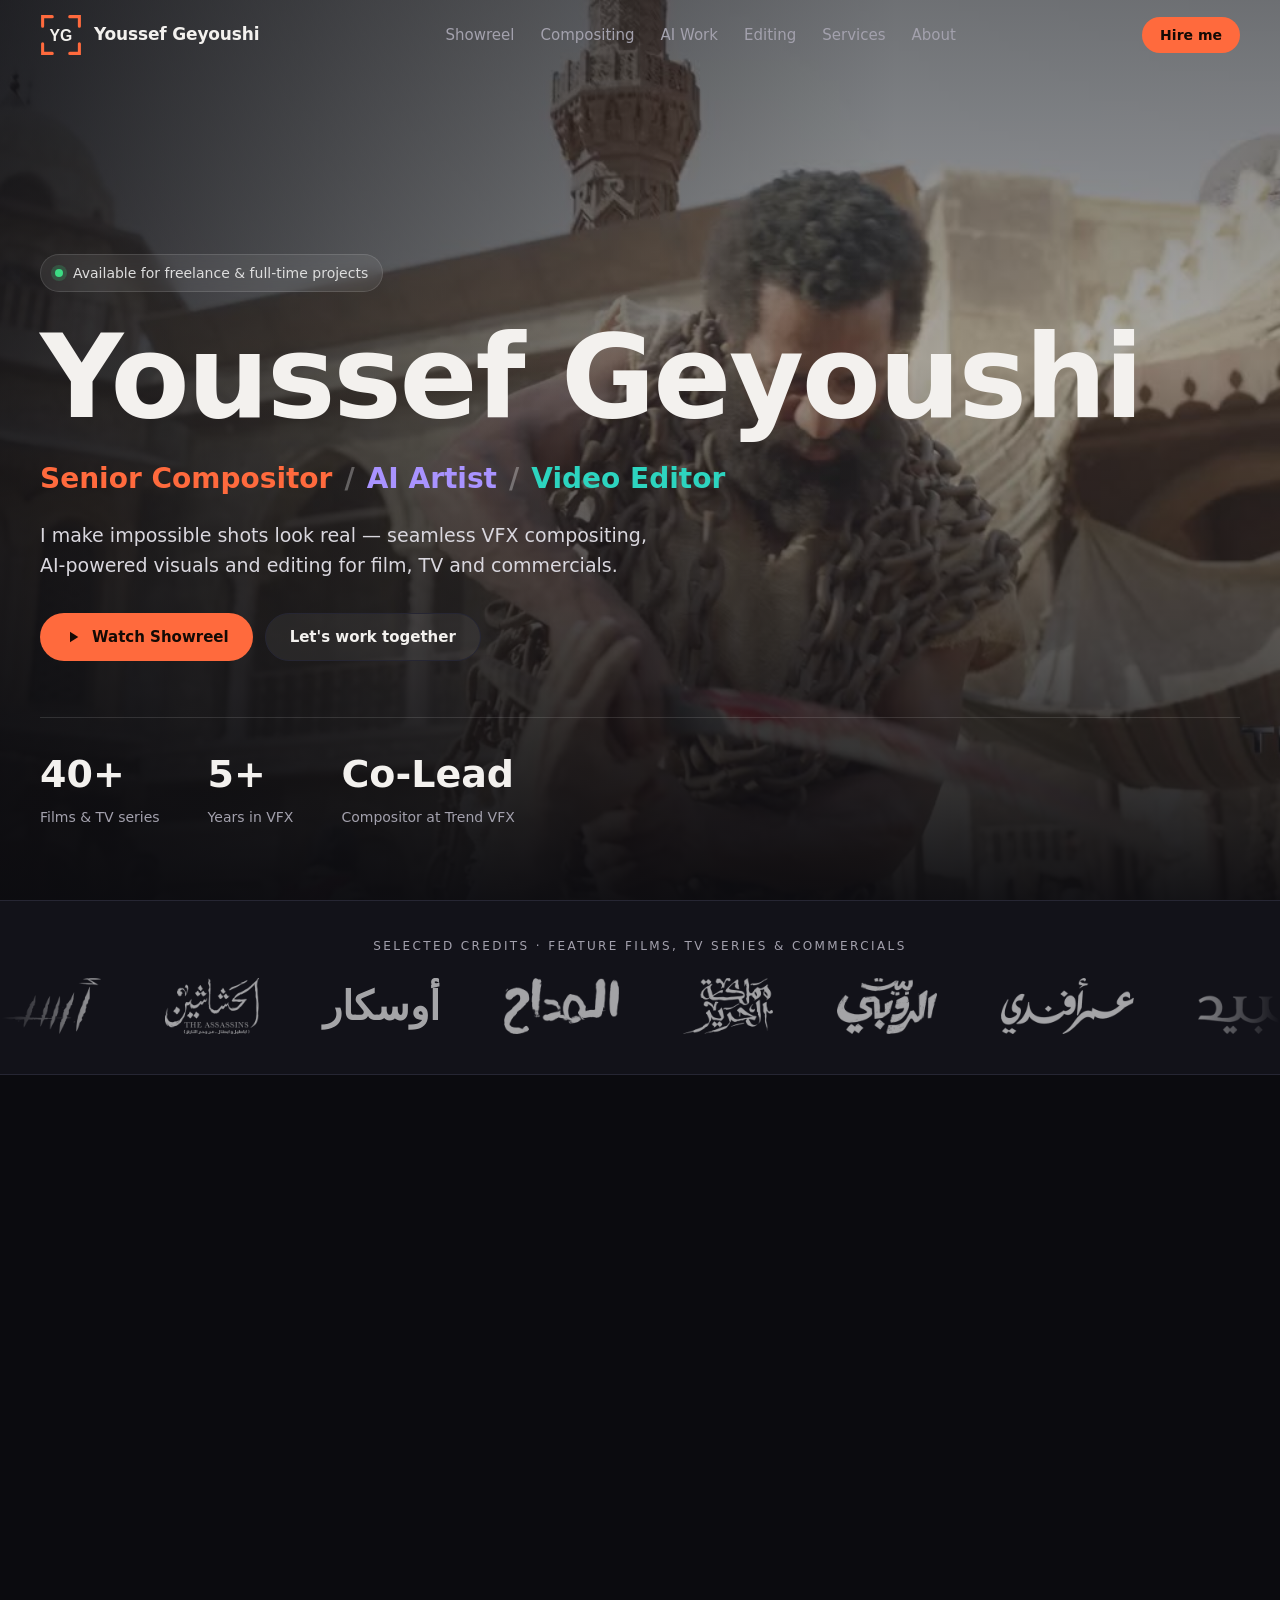
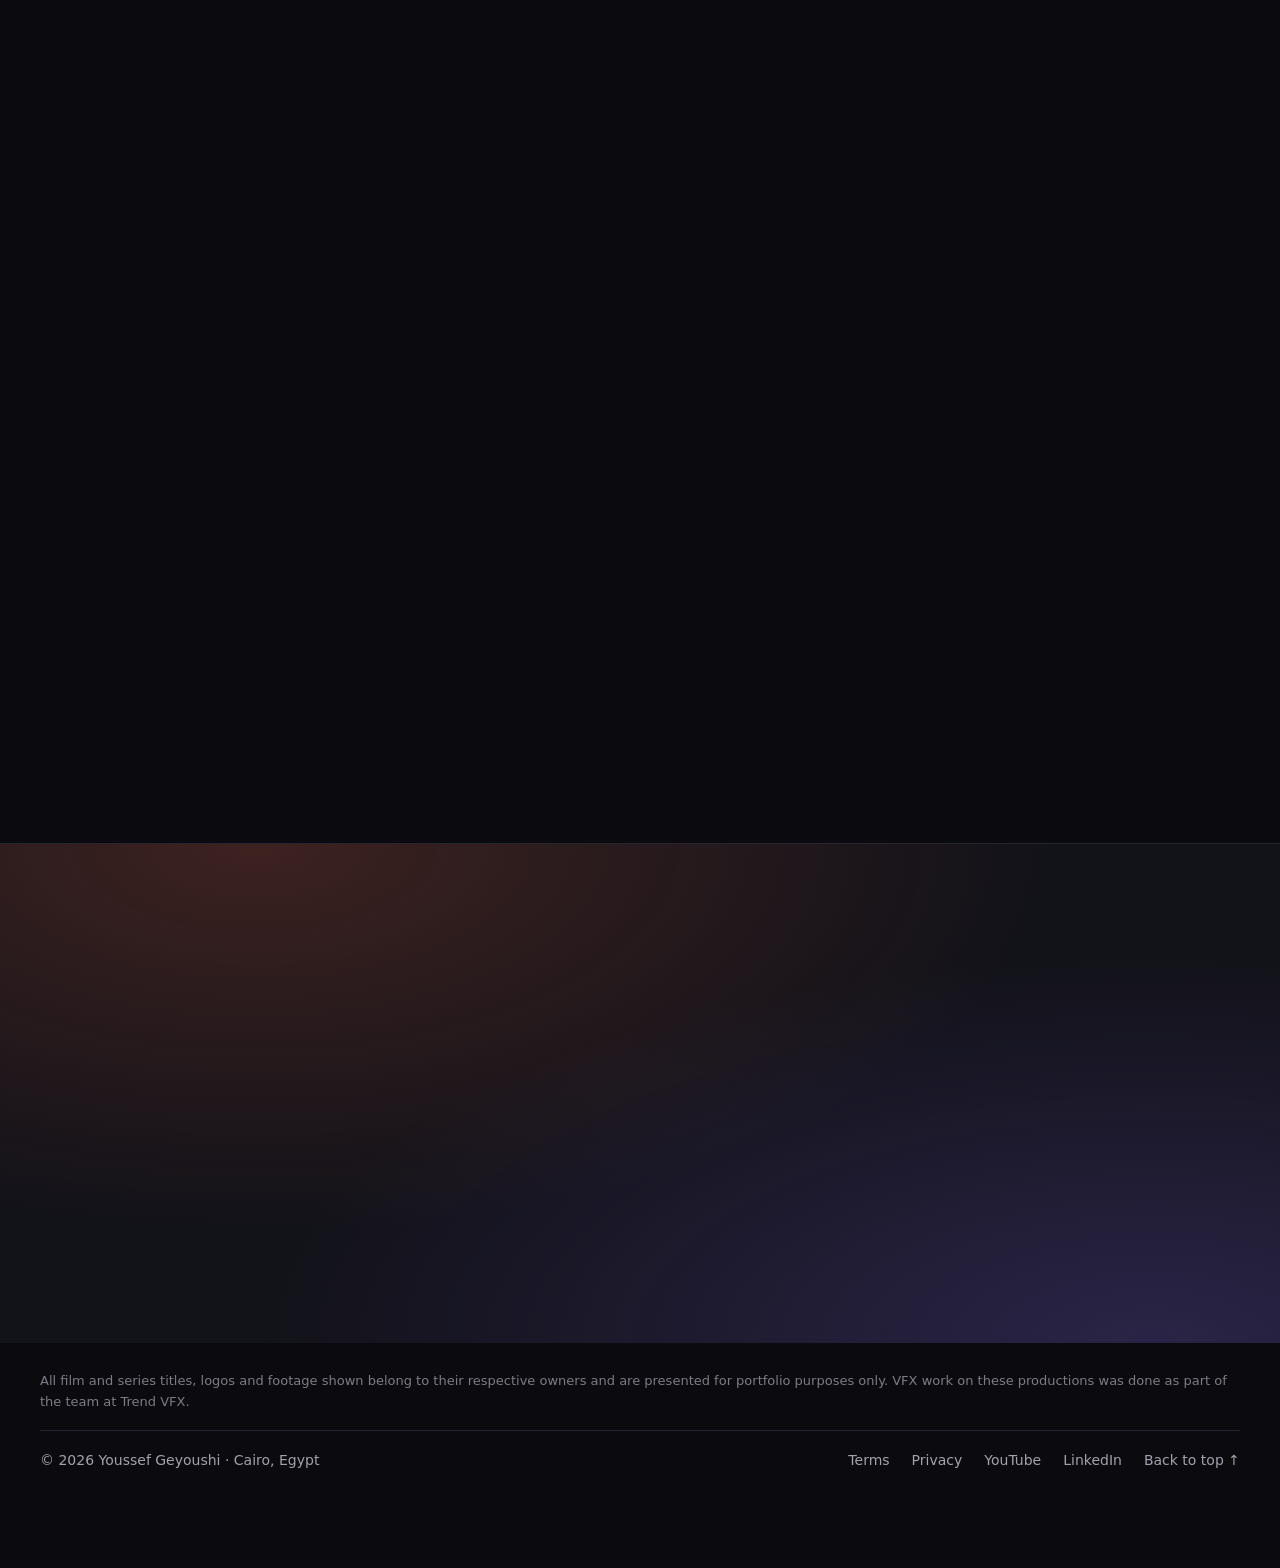
==== commit d1617045: "Move downloads into a ⋮ menu inside the video players Co-Authored-By: Claude Opus 5.5 <noreply@anthr" ====
--- a/index.html
+++ b/index.html
@@ -113,11 +113,11 @@
       <p class="sub">Keying, rotoscoping, cleanup and CG compositing from feature films, TV series and commercials.</p>
     </div>
     <div class="reel">
-      <video controls preload="none" playsinline poster="media/showreel.jpg">
+      <video controls controlslist="nodownload" preload="none" playsinline poster="media/showreel.jpg">
         <source src="media/showreel.mp4" type="video/mp4">
       </video>
-    </div>
-    <div class="reel-actions"><a class="btn btn-ghost btn-small" href="media/showreel.mp4" download="Youssef-Geyoushi-Showreel-2026.mp4"><svg viewBox="0 0 24 24" aria-hidden="true"><path d="M12 3v12m0 0l-5-5m5 5l5-5M4 19h16" fill="none" stroke="currentColor" stroke-width="2.2" stroke-linecap="round" stroke-linejoin="round"/></svg> Download Showreel</a></div>
+      <div class="vmenu"><button class="vmenu-btn" type="button" aria-label="More options" aria-haspopup="true" aria-expanded="false"><svg viewBox="0 0 24 24" aria-hidden="true"><circle cx="12" cy="5" r="2"/><circle cx="12" cy="12" r="2"/><circle cx="12" cy="19" r="2"/></svg></button><div class="vmenu-list" hidden><a href="media/showreel.mp4" download="Youssef-Geyoushi-Showreel-2026.mp4">Download</a></div></div>
+    </div>
   </section>
 
   <!-- COMPOSITING -->
@@ -139,7 +139,6 @@
           <p class="tag">Feature Film · VFX Breakdown</p>
           <p>Historical epic — CG environments, city extensions, digital crowds and FX integration.</p>
         </div>
-        <a class="dl" href="media/asad-breakdown.mp4" download="Youssef-Geyoushi-asad-breakdown.mp4" aria-label="Download Asad — VFX Breakdown"><svg viewBox="0 0 24 24" aria-hidden="true"><path d="M12 3v12m0 0l-5-5m5 5l5-5M4 19h16" fill="none" stroke="currentColor" stroke-width="2.2" stroke-linecap="round" stroke-linejoin="round"/></svg><span>Download</span></a>
       </article>
       <article class="card" data-play="media/oscar-breakdown.mp4" data-title="Oscar: Return of the Mammoth — VFX Breakdown">
         <div class="thumb" tabindex="0" role="button" aria-label="Play Oscar: Return of the Mammoth — VFX Breakdown">
@@ -152,7 +151,6 @@
           <p class="tag">Feature Film · VFX Breakdown</p>
           <p>CG creature compositing, keying, set extensions and seamless plate integration.</p>
         </div>
-        <a class="dl" href="media/oscar-breakdown.mp4" download="Youssef-Geyoushi-oscar-breakdown.mp4" aria-label="Download Oscar: Return of the Mammoth — VFX Breakdown"><svg viewBox="0 0 24 24" aria-hidden="true"><path d="M12 3v12m0 0l-5-5m5 5l5-5M4 19h16" fill="none" stroke="currentColor" stroke-width="2.2" stroke-linecap="round" stroke-linejoin="round"/></svg><span>Download</span></a>
       </article>
     </div>
   </section>
@@ -175,7 +173,6 @@
           <p class="tag">AI Cleanup · Compositing</p>
           <p>Every player removed from a moving football shot, leaving a clean, natural plate.</p>
         </div>
-        <a class="dl" href="media/ai-cleanup.mp4" download="Youssef-Geyoushi-ai-cleanup.mp4" aria-label="Download People Cleanup by AI"><svg viewBox="0 0 24 24" aria-hidden="true"><path d="M12 3v12m0 0l-5-5m5 5l5-5M4 19h16" fill="none" stroke="currentColor" stroke-width="2.2" stroke-linecap="round" stroke-linejoin="round"/></svg><span>Download</span></a>
       </article>
       <article class="card ai" data-play="media/ai-tattoo.mp4" data-title="Tattoo Removal by AI">
         <div class="thumb" tabindex="0" role="button" aria-label="Play Tattoo Removal by AI">
@@ -187,7 +184,6 @@
           <p class="tag">AI Cleanup · Beauty Work</p>
           <p>Full-body tattoos removed on moving skin while keeping natural texture and lighting.</p>
         </div>
-        <a class="dl" href="media/ai-tattoo.mp4" download="Youssef-Geyoushi-ai-tattoo.mp4" aria-label="Download Tattoo Removal by AI"><svg viewBox="0 0 24 24" aria-hidden="true"><path d="M12 3v12m0 0l-5-5m5 5l5-5M4 19h16" fill="none" stroke="currentColor" stroke-width="2.2" stroke-linecap="round" stroke-linejoin="round"/></svg><span>Download</span></a>
       </article>
       <article class="card ai" data-play="media/ai-stadium.mp4" data-title="Stadium Transformation by AI — Kingdom Arena">
         <div class="thumb" tabindex="0" role="button" aria-label="Play Stadium Transformation by AI — Kingdom Arena">
@@ -198,7 +194,6 @@
           <p class="tag">AI Generation · Environment</p>
           <p>Al Hilal's Kingdom Arena reimagined with AI — new look, lighting and branding on a moving aerial shot.</p>
         </div>
-        <a class="dl" href="media/ai-stadium.mp4" download="Youssef-Geyoushi-ai-stadium.mp4" aria-label="Download Stadium Transformation by AI — Kingdom Arena"><svg viewBox="0 0 24 24" aria-hidden="true"><path d="M12 3v12m0 0l-5-5m5 5l5-5M4 19h16" fill="none" stroke="currentColor" stroke-width="2.2" stroke-linecap="round" stroke-linejoin="round"/></svg><span>Download</span></a>
       </article>
       <article class="card ai" data-play="media/ai-screen.mp4" data-title="Screen Replacement by AI &amp; Compositing">
         <div class="thumb" tabindex="0" role="button" aria-label="Play Screen Replacement by AI &amp; Compositing">
@@ -209,7 +204,6 @@
           <p class="tag">AI Generation · Compositing</p>
           <p>New AI-generated screen content, composited into the shot with matching light and grade.</p>
         </div>
-        <a class="dl" href="media/ai-screen.mp4" download="Youssef-Geyoushi-ai-screen.mp4" aria-label="Download Screen Replacement by AI &amp; Compositing"><svg viewBox="0 0 24 24" aria-hidden="true"><path d="M12 3v12m0 0l-5-5m5 5l5-5M4 19h16" fill="none" stroke="currentColor" stroke-width="2.2" stroke-linecap="round" stroke-linejoin="round"/></svg><span>Download</span></a>
       </article>
       <article class="card ai card-wide" data-play="media/ai-daynight.mp4" data-title="Day to Night by AI">
         <div class="thumb thumb-tall" tabindex="0" role="button" aria-label="Play Day to Night by AI">
@@ -221,7 +215,6 @@
           <p class="tag">AI Relighting · Compositing</p>
           <p>A daytime street shot turned into a convincing night scene — new sky, street lights, car lights and a full regrade, while the actor stays untouched.</p>
         </div>
-        <a class="dl" href="media/ai-daynight.mp4" download="Youssef-Geyoushi-ai-daynight.mp4" aria-label="Download Day to Night by AI"><svg viewBox="0 0 24 24" aria-hidden="true"><path d="M12 3v12m0 0l-5-5m5 5l5-5M4 19h16" fill="none" stroke="currentColor" stroke-width="2.2" stroke-linecap="round" stroke-linejoin="round"/></svg><span>Download</span></a>
       </article>
     </div>
   </section>
@@ -241,7 +234,6 @@
           <span class="len">1:23</span>
         </div>
         <h3>The Sad Companion</h3>
-        <a class="dl" href="media/edit-sahabi.mp4" download="Youssef-Geyoushi-edit-sahabi.mp4" aria-label="Download The Sad Companion"><svg viewBox="0 0 24 24" aria-hidden="true"><path d="M12 3v12m0 0l-5-5m5 5l5-5M4 19h16" fill="none" stroke="currentColor" stroke-width="2.2" stroke-linecap="round" stroke-linejoin="round"/></svg><span>Download</span></a>
       </article>
       <article class="phone" data-play="media/edit-ein-3.mp4" data-title="Al-Hasan &amp; Al-Husayn">
         <div class="screen" tabindex="0" role="button" aria-label="Play Al-Hasan &amp; Al-Husayn">
@@ -250,7 +242,6 @@
           <span class="len">0:45</span>
         </div>
         <h3>Al-Hasan &amp; Al-Husayn</h3>
-        <a class="dl" href="media/edit-ein-3.mp4" download="Youssef-Geyoushi-edit-ein-3.mp4" aria-label="Download Al-Hasan &amp; Al-Husayn"><svg viewBox="0 0 24 24" aria-hidden="true"><path d="M12 3v12m0 0l-5-5m5 5l5-5M4 19h16" fill="none" stroke="currentColor" stroke-width="2.2" stroke-linecap="round" stroke-linejoin="round"/></svg><span>Download</span></a>
       </article>
       <article class="phone" data-play="media/edit-dua.mp4" data-title="Supplication in Ease &amp; Hardship">
         <div class="screen" tabindex="0" role="button" aria-label="Play Supplication in Ease &amp; Hardship">
@@ -259,7 +250,6 @@
           <span class="len">1:16</span>
         </div>
         <h3>Supplication in Ease &amp; Hardship</h3>
-        <a class="dl" href="media/edit-dua.mp4" download="Youssef-Geyoushi-edit-dua.mp4" aria-label="Download Supplication in Ease &amp; Hardship"><svg viewBox="0 0 24 24" aria-hidden="true"><path d="M12 3v12m0 0l-5-5m5 5l5-5M4 19h16" fill="none" stroke="currentColor" stroke-width="2.2" stroke-linecap="round" stroke-linejoin="round"/></svg><span>Download</span></a>
       </article>
       <article class="phone" data-play="media/edit-ein-1.mp4" data-title="The Evil Eye">
         <div class="screen" tabindex="0" role="button" aria-label="Play The Evil Eye">
@@ -268,7 +258,6 @@
           <span class="len">0:20</span>
         </div>
         <h3>The Evil Eye</h3>
-        <a class="dl" href="media/edit-ein-1.mp4" download="Youssef-Geyoushi-edit-ein-1.mp4" aria-label="Download The Evil Eye"><svg viewBox="0 0 24 24" aria-hidden="true"><path d="M12 3v12m0 0l-5-5m5 5l5-5M4 19h16" fill="none" stroke="currentColor" stroke-width="2.2" stroke-linecap="round" stroke-linejoin="round"/></svg><span>Download</span></a>
       </article>
     </div>
   </section>
@@ -361,8 +350,11 @@
 <div class="lightbox" id="lightbox" role="dialog" aria-modal="true" aria-label="Video player" hidden>
   <button class="lb-close" aria-label="Close video">×</button>
   <div class="lb-inner">
-    <video id="lb-video" controls playsinline></video>
-    <div class="lb-bar"><p class="lb-title" id="lb-title"></p><a class="btn btn-ghost btn-small" id="lb-download" download><svg viewBox="0 0 24 24" aria-hidden="true"><path d="M12 3v12m0 0l-5-5m5 5l5-5M4 19h16" fill="none" stroke="currentColor" stroke-width="2.2" stroke-linecap="round" stroke-linejoin="round"/></svg> Download</a></div>
+    <div class="lb-frame">
+      <video id="lb-video" controls controlslist="nodownload" playsinline></video>
+      <div class="vmenu"><button class="vmenu-btn" type="button" aria-label="More options" aria-haspopup="true" aria-expanded="false"><svg viewBox="0 0 24 24" aria-hidden="true"><circle cx="12" cy="5" r="2"/><circle cx="12" cy="12" r="2"/><circle cx="12" cy="19" r="2"/></svg></button><div class="vmenu-list" hidden><a id="lb-download" download>Download</a></div></div>
+    </div>
+    <p class="lb-title" id="lb-title"></p>
   </div>
 </div>
 
--- a/style.css
+++ b/style.css
@@ -131,8 +131,7 @@
 
 /* EDITING — phone frames */
 .phones { display: grid; grid-template-columns: repeat(4, 1fr); gap: 22px; }
-.phone { cursor: pointer; outline: none; display: flex; flex-direction: column; }
-.phone h3 { flex: 1; }
+.phone { cursor: pointer; outline: none; }
 .screen { position: relative; aspect-ratio: 9 / 16; border-radius: 26px; overflow: hidden; background: #000; border: 6px solid #1d1d27; box-shadow: 0 0 0 1px var(--line), 0 30px 60px -35px rgba(45,212,191,.5); transition: transform .35s, box-shadow .35s; }
 .screen img { width: 100%; height: 100%; object-fit: cover; }
 .phone:hover .screen, .screen:focus-visible { transform: translateY(-6px); box-shadow: 0 0 0 1px rgba(45,212,191,.6), 0 30px 60px -30px rgba(45,212,191,.6); }
@@ -143,21 +142,18 @@
 
 .thumb:focus-visible, .screen:focus-visible { outline: 2px solid var(--accent); outline-offset: -2px; }
 
-/* DOWNLOADS */
+/* HIDDEN DOWNLOAD MENU (⋮ inside the players) */
 .card, .phone { position: relative; }
-.dl { display: inline-flex; align-items: center; gap: 6px; margin: 0 24px 22px; padding: 7px 14px; border-radius: 999px; border: 1px solid var(--line); background: rgba(255,255,255,.04); color: var(--muted); font-size: 13px; font-weight: 600; text-decoration: none; transition: color .2s, border-color .2s, background .2s; }
-.dl svg, .reel-actions svg, .lb-bar svg { width: 16px; height: 16px; flex: none; }
-.dl:hover, .dl:focus-visible { color: var(--text); border-color: rgba(255,106,61,.6); background: rgba(255,106,61,.1); outline: none; }
-.card.ai .dl:hover { border-color: rgba(139,107,255,.6); background: rgba(139,107,255,.12); }
-.card-wide { grid-template-rows: 1fr auto 1fr; }
-.card-wide .thumb { grid-row: 1 / -1; }
-.card-wide .card-body { grid-column: 2; grid-row: 2; padding-bottom: 18px; }
-.card-wide .dl { grid-column: 2; grid-row: 3; align-self: start; justify-self: start; margin: 0 40px 32px; }
-.phone .dl { display: flex; justify-content: center; margin: 12px auto 0; width: fit-content; }
-.phone .dl:hover { border-color: rgba(45,212,191,.6); background: rgba(45,212,191,.1); }
-.reel-actions { display: flex; justify-content: flex-end; margin-top: 14px; }
-.lb-bar { display: flex; align-items: center; justify-content: space-between; gap: 16px; width: 100%; margin-top: 14px; }
-.lb-bar .lb-title { margin: 0; text-align: left; }
+.reel { position: relative; }
+.lb-frame { position: relative; display: inline-block; max-width: 100%; }
+.vmenu { position: absolute; top: 12px; right: 12px; z-index: 2; opacity: .35; transition: opacity .25s; }
+.reel:hover .vmenu, .lb-frame:hover .vmenu, .vmenu:focus-within, .vmenu.open { opacity: 1; }
+.vmenu-btn { width: 36px; height: 36px; border-radius: 50%; border: 0; display: grid; place-items: center; background: rgba(0,0,0,.55); color: #fff; cursor: pointer; backdrop-filter: blur(6px); }
+.vmenu-btn:hover, .vmenu-btn:focus-visible { background: rgba(0,0,0,.8); outline: none; }
+.vmenu-btn svg { width: 18px; height: 18px; fill: currentColor; }
+.vmenu-list { position: absolute; top: 42px; right: 0; min-width: 150px; padding: 6px; border-radius: 12px; background: rgba(18,18,25,.96); border: 1px solid var(--line); box-shadow: 0 16px 40px -12px rgba(0,0,0,.7); }
+.vmenu-list a { display: block; padding: 9px 12px; border-radius: 8px; font-size: 14px; color: var(--text); text-decoration: none; }
+.vmenu-list a:hover, .vmenu-list a:focus-visible { background: rgba(255,255,255,.08); outline: none; }
 
 /* SERVICES */
 .service { padding: 30px 28px; border-radius: var(--radius); background: var(--card); border: 1px solid var(--line); }
@@ -271,11 +267,6 @@
   .thumb-tall { aspect-ratio: 4 / 5; }
   .card-wide .card-body { padding: 22px 24px 26px; }
   .card-wide .card-body p:not(.tag) { font-size: 15px; }
-  .card-wide { grid-template-rows: none; }
-  .card-wide .thumb, .card-wide .card-body, .card-wide .dl { grid-column: auto; grid-row: auto; }
-  .card-wide .dl { margin: 0 24px 22px; }
-  .lb-bar { flex-direction: column; }
-  .lb-bar .lb-title { text-align: center; }
   .phones { grid-template-columns: repeat(4, 72%); }
   .process { grid-template-columns: 1fr; }
   .section { padding-top: 80px; }
